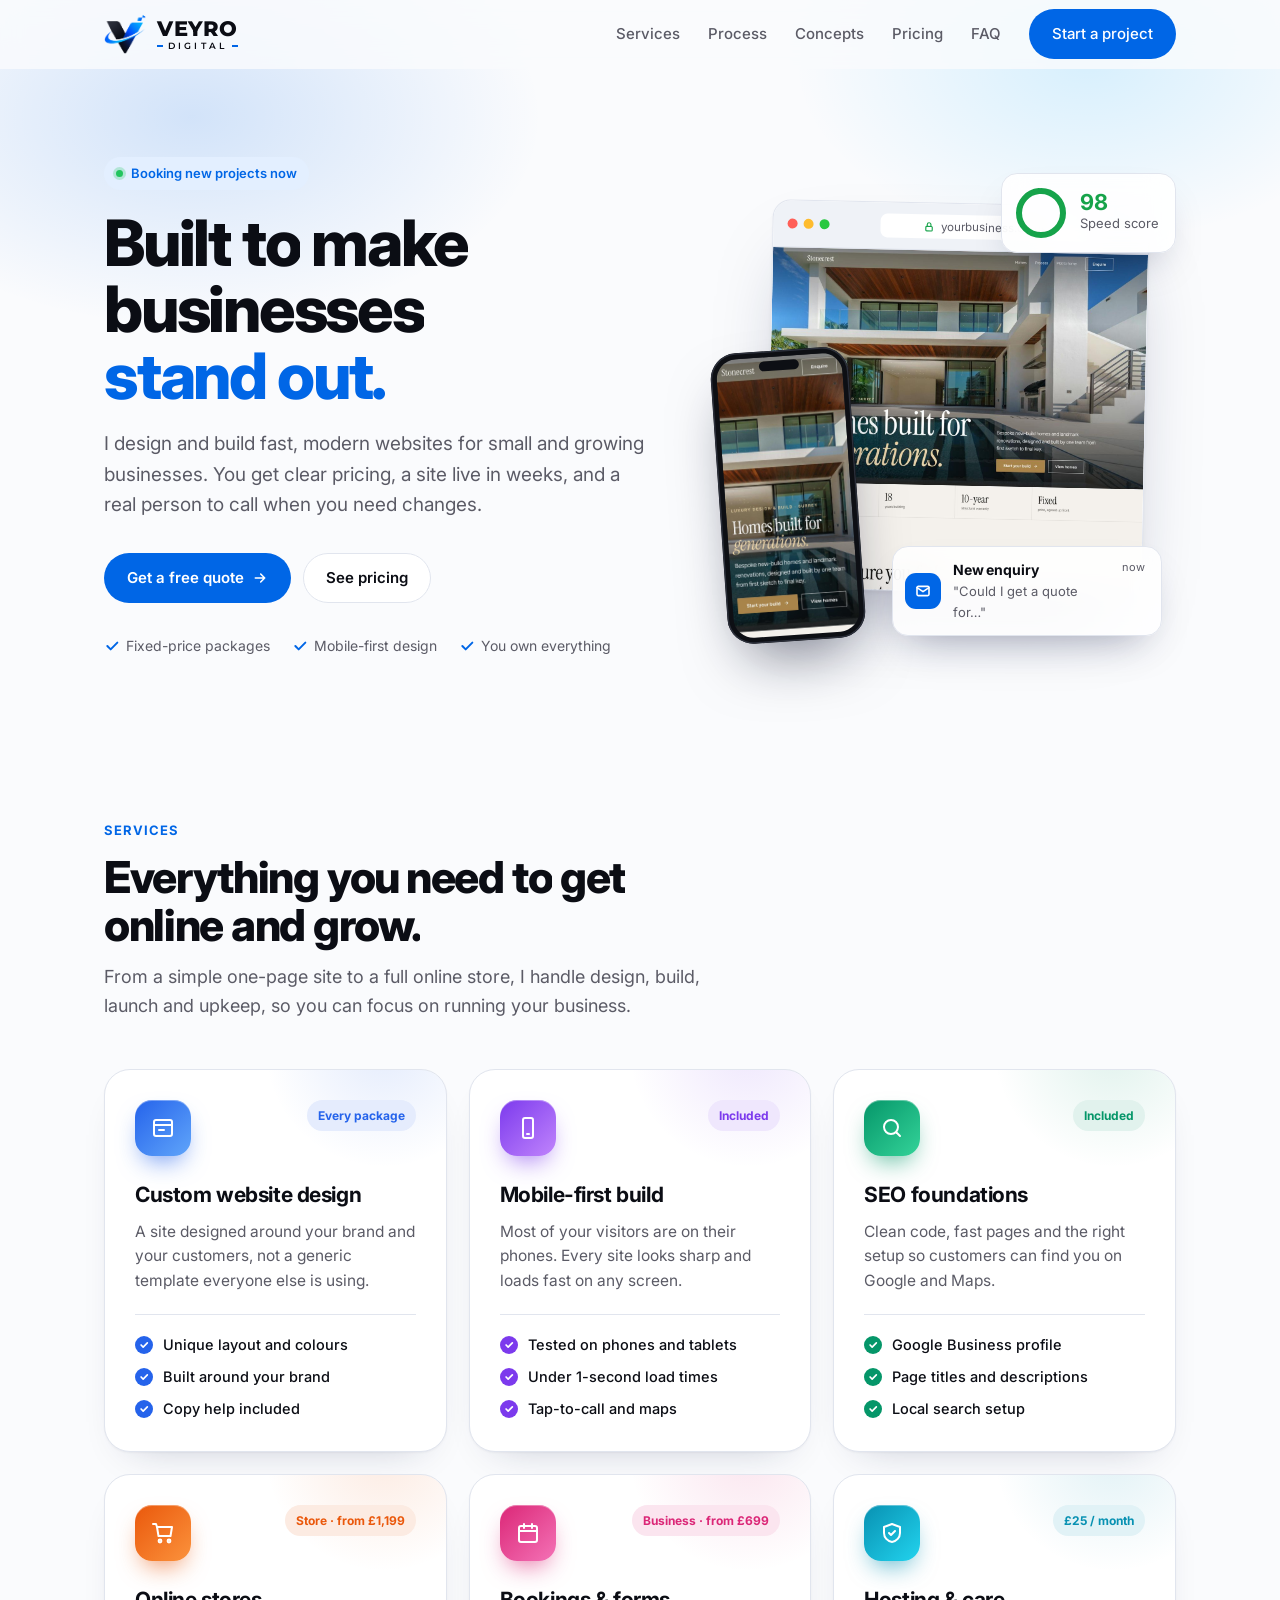
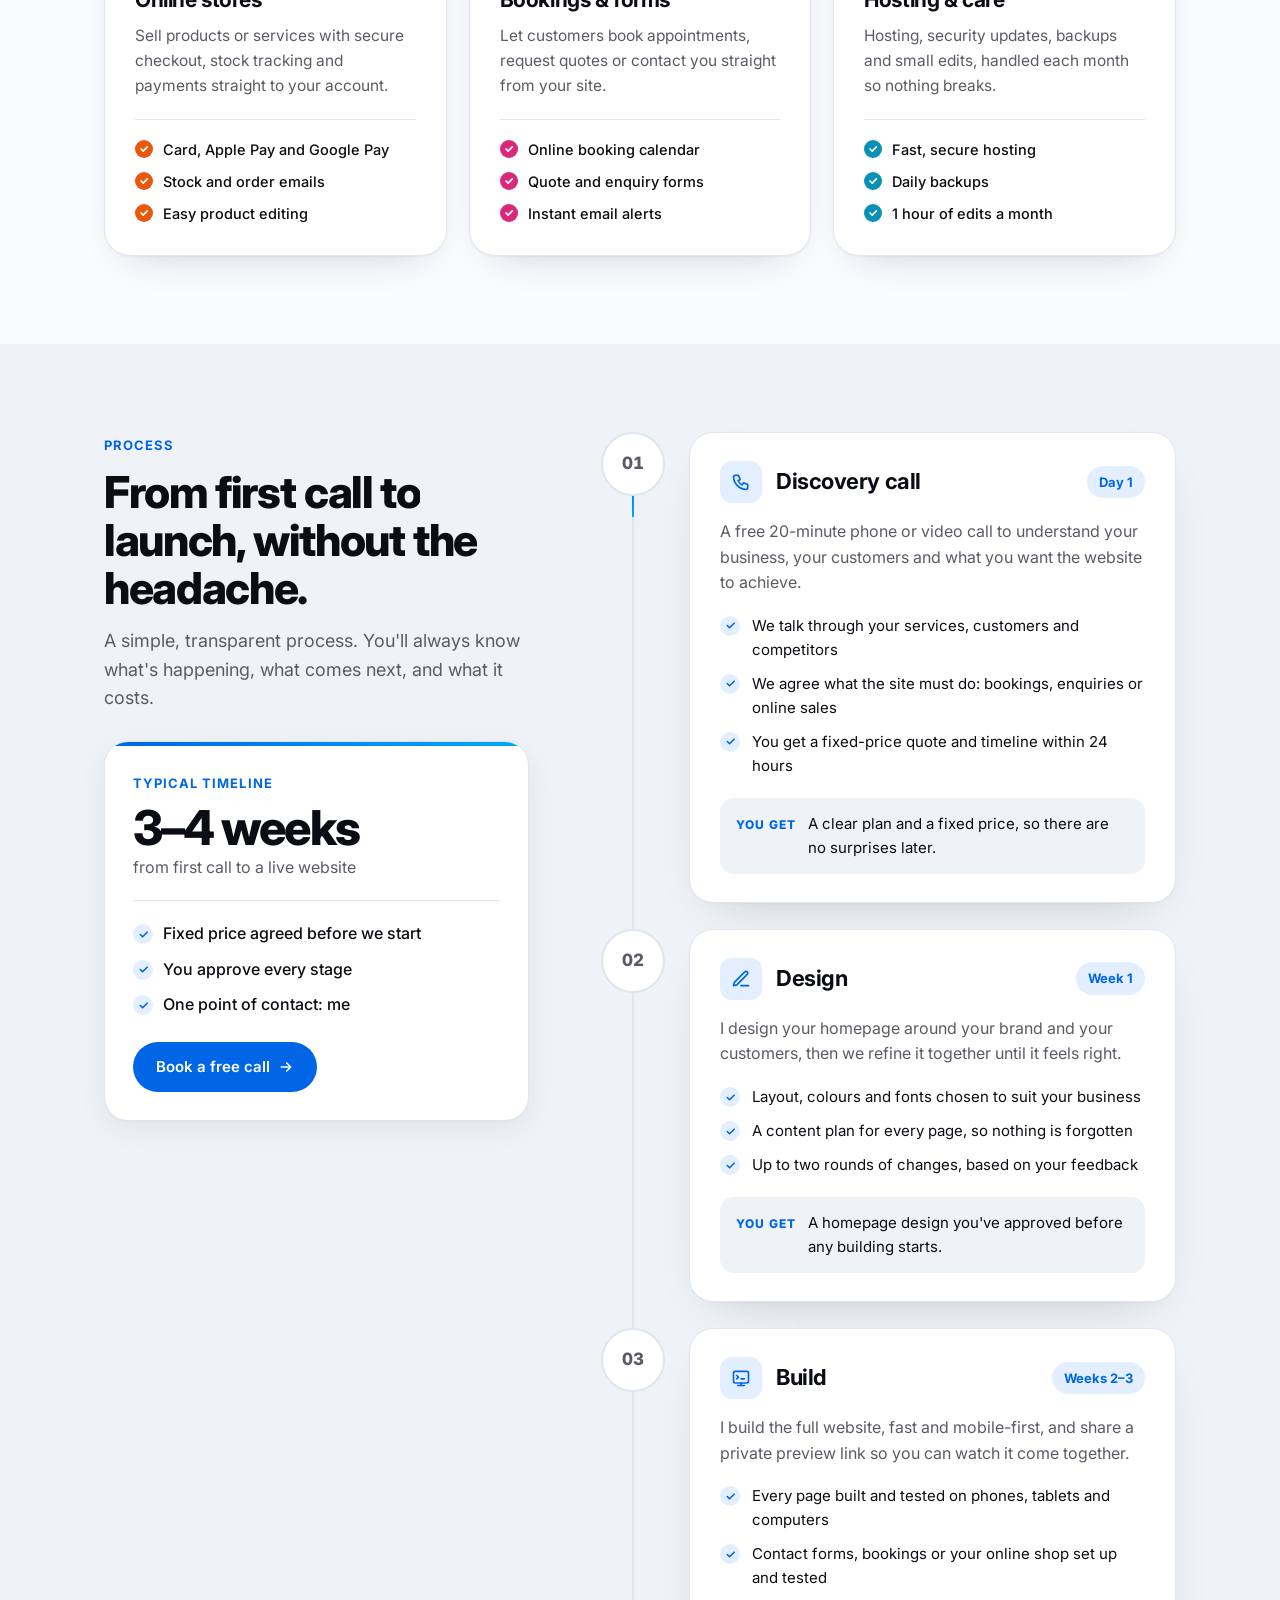
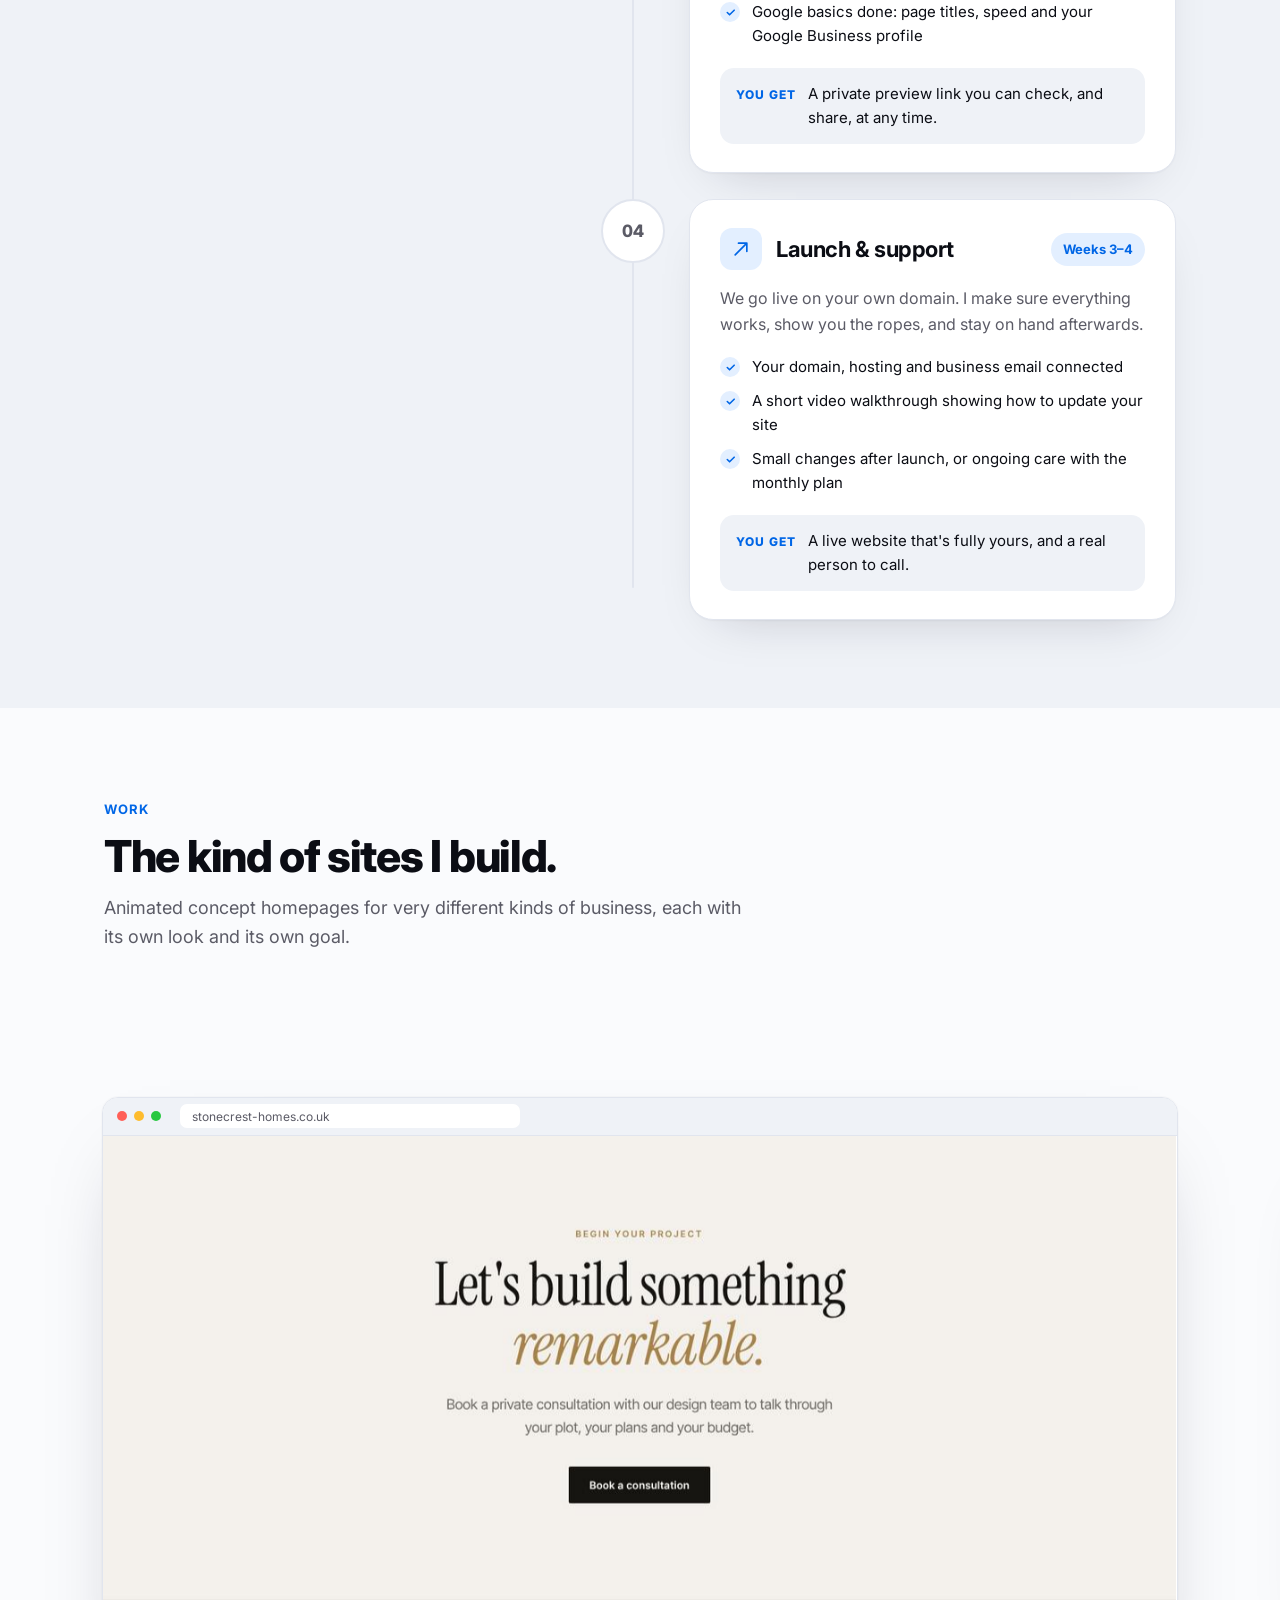
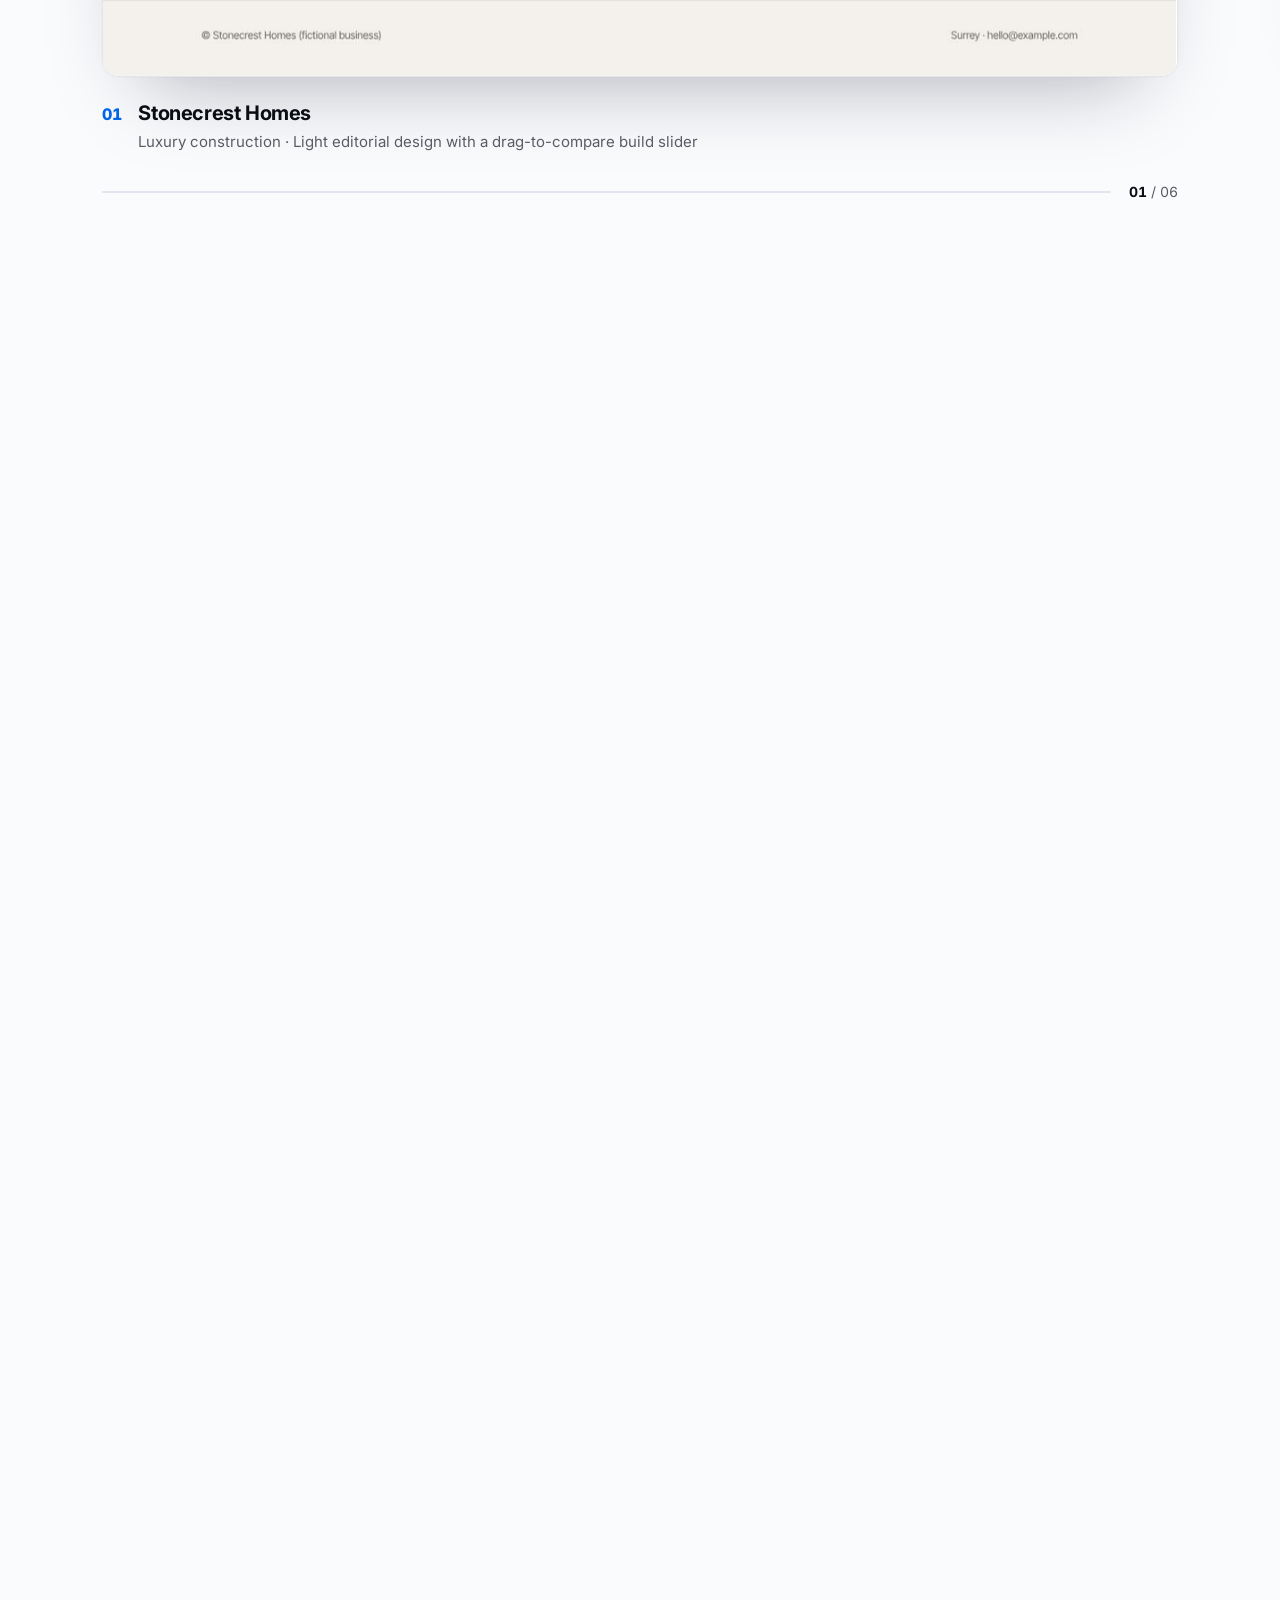
==== website/index.html @ 1df4a064 "Redesign Fade Room, Northline and Pulse; make price roll replay reliably Co-Authored-By: Claude Opus" ====
<!doctype html>
<html lang="en">
<head>
<meta charset="utf-8">
<meta name="viewport" content="width=device-width, initial-scale=1">
<title>Veyro Digital — Built to make businesses stand out</title>
<meta name="description" content="Built to make businesses stand out. Veyro Digital designs and builds fast, modern websites for small and growing businesses. Clear pricing, quick turnaround, ongoing support.">
<link rel="icon" type="image/png" href="assets/favicon.png">
<link rel="apple-touch-icon" href="assets/favicon.png">
<meta property="og:image" content="assets/logo.png">
<link rel="preconnect" href="https://fonts.googleapis.com">
<link rel="preconnect" href="https://fonts.gstatic.com" crossorigin>
<link href="https://fonts.googleapis.com/css2?family=Inter:wght@400;500;600;700;800&family=Montserrat:wght@600;800&display=swap" rel="stylesheet">
<link rel="stylesheet" href="vendor/lenis.css">
<link rel="stylesheet" href="assets/site.css">
<script>document.documentElement.classList.add("js")</script>
</head>
<body>

<header class="nav" id="nav">
  <div class="wrap nav-inner">
    <a class="logo" href="#top" aria-label="Veyro Digital home">
      <img class="logo-mark" src="assets/logo-mark.png" alt="" width="40" height="37">
      <span class="wordmark" aria-hidden="true"><b>VEYRO</b><small>DIGITAL</small></span>
    </a>
    <button class="menu-btn" id="menuBtn" aria-label="Open menu" aria-expanded="false" aria-controls="navLinks">
      <svg width="20" height="20" viewBox="0 0 24 24" fill="none" stroke="currentColor" stroke-width="2" stroke-linecap="round"><path d="M4 7h16M4 12h16M4 17h16"/></svg>
    </button>
    <nav class="nav-links" id="navLinks">
      <a href="#services">Services</a>
      <a href="#process">Process</a>
      <a href="concepts.html">Concepts</a>
      <a href="#pricing">Pricing</a>
      <a href="#faq">FAQ</a>
      <a class="btn btn-primary" href="#contact">Start a project</a>
    </nav>
  </div>
</header>

<main id="top">
  <!-- Hero -->
  <section class="hero">
    <div class="wrap hero-grid">
      <div>
        <span class="eyebrow"><span class="dot"></span> Booking new projects now</span>
        <h1>Built to make businesses <em>stand out.</em></h1>
        <p class="lede">I design and build fast, modern websites for small and growing businesses. You get clear pricing, a site live in weeks, and a real person to call when you need changes.</p>
        <div class="hero-ctas">
          <a class="btn btn-primary" href="#contact">Get a free quote
            <svg width="16" height="16" viewBox="0 0 24 24" fill="none" stroke="currentColor" stroke-width="2.4" stroke-linecap="round" stroke-linejoin="round"><path d="M5 12h14M13 6l6 6-6 6"/></svg>
          </a>
          <a class="btn btn-ghost" href="#pricing">See pricing</a>
        </div>
        <div class="hero-points">
          <span><svg class="check" width="16" height="16" viewBox="0 0 24 24" fill="none" stroke="currentColor" stroke-width="3" stroke-linecap="round" stroke-linejoin="round"><path d="m5 12 5 5L20 7"/></svg>Fixed-price packages</span>
          <span><svg class="check" width="16" height="16" viewBox="0 0 24 24" fill="none" stroke="currentColor" stroke-width="3" stroke-linecap="round" stroke-linejoin="round"><path d="m5 12 5 5L20 7"/></svg>Mobile-first design</span>
          <span><svg class="check" width="16" height="16" viewBox="0 0 24 24" fill="none" stroke="currentColor" stroke-width="3" stroke-linecap="round" stroke-linejoin="round"><path d="m5 12 5 5L20 7"/></svg>You own everything</span>
        </div>
      </div>

      <div class="hero-visual" aria-hidden="true">
        <div class="float">
          <div class="mock">
            <div class="mock-bar"><i></i><i></i><i></i><div class="mock-url"><svg width="11" height="11" viewBox="0 0 24 24" fill="none" stroke="currentColor" stroke-width="2.5" stroke-linecap="round"><rect x="5" y="11" width="14" height="10" rx="2"/><path d="M8 11V7a4 4 0 0 1 8 0v4"/></svg>yourbusiness.co.uk</div></div>
            <div class="mock-screen"><img src="assets/showcase/stonecrest.jpg" alt=""></div>
          </div>
        </div>
        <div class="phone"><div class="phone-notch"></div><div class="phone-screen"><img src="assets/showcase/stonecrest-m.jpg" alt=""></div></div>
        <div class="hv-card hv-speed">
          <svg class="ring" width="54" height="54" viewBox="0 0 54 54"><circle cx="27" cy="27" r="22" class="ring-bg"/><circle cx="27" cy="27" r="22" class="ring-fg"/></svg>
          <div><b>98</b><span>Speed score</span></div>
        </div>
        <div class="hv-card hv-lead">
          <span class="hv-dot"><svg width="16" height="16" viewBox="0 0 24 24" fill="none" stroke="currentColor" stroke-width="2.4" stroke-linecap="round" stroke-linejoin="round"><rect x="3" y="5" width="18" height="14" rx="2"/><path d="m3 7 9 6 9-6"/></svg></span>
          <div><b>New enquiry</b><span>"Could I get a quote for…"</span></div>
          <em>now</em>
        </div>
      </div>
    </div>
  </section>

  <!-- Services -->
  <section id="services">
    <div class="wrap">
      <div class="section-head reveal">
        <span class="kicker">Services</span>
        <h2>Everything you need to get online and grow.</h2>
        <p>From a simple one-page site to a full online store, I handle design, build, launch and upkeep, so you can focus on running your business.</p>
      </div>
      <div class="svc-grid">
        <article class="svc reveal" style="--c1:#2563eb;--c2:#60a5fa">
          <div class="svc-top">
            <span class="svc-icon"><svg width="24" height="24" viewBox="0 0 24 24" fill="none" stroke="currentColor" stroke-width="2" stroke-linecap="round" stroke-linejoin="round"><rect x="3" y="4" width="18" height="16" rx="2"/><path d="M3 9h18M8 14h5"/></svg></span>
            <span class="svc-tag">Every package</span>
          </div>
          <h3>Custom website design</h3>
          <p>A site designed around your brand and your customers, not a generic template everyone else is using.</p>
          <ul><li>Unique layout and colours</li><li>Built around your brand</li><li>Copy help included</li></ul>
        </article>
        <article class="svc reveal" style="--c1:#7c3aed;--c2:#c084fc">
          <div class="svc-top">
            <span class="svc-icon"><svg width="24" height="24" viewBox="0 0 24 24" fill="none" stroke="currentColor" stroke-width="2" stroke-linecap="round" stroke-linejoin="round"><rect x="7" y="2" width="10" height="20" rx="2"/><path d="M11 18h2"/></svg></span>
            <span class="svc-tag">Included</span>
          </div>
          <h3>Mobile-first build</h3>
          <p>Most of your visitors are on their phones. Every site looks sharp and loads fast on any screen.</p>
          <ul><li>Tested on phones and tablets</li><li>Under 1-second load times</li><li>Tap-to-call and maps</li></ul>
        </article>
        <article class="svc reveal" style="--c1:#059669;--c2:#34d399">
          <div class="svc-top">
            <span class="svc-icon"><svg width="24" height="24" viewBox="0 0 24 24" fill="none" stroke="currentColor" stroke-width="2" stroke-linecap="round" stroke-linejoin="round"><circle cx="11" cy="11" r="7"/><path d="m20 20-3.5-3.5"/></svg></span>
            <span class="svc-tag">Included</span>
          </div>
          <h3>SEO foundations</h3>
          <p>Clean code, fast pages and the right setup so customers can find you on Google and Maps.</p>
          <ul><li>Google Business profile</li><li>Page titles and descriptions</li><li>Local search setup</li></ul>
        </article>
        <article class="svc reveal" style="--c1:#ea580c;--c2:#fb923c">
          <div class="svc-top">
            <span class="svc-icon"><svg width="24" height="24" viewBox="0 0 24 24" fill="none" stroke="currentColor" stroke-width="2" stroke-linecap="round" stroke-linejoin="round"><path d="M6 6h15l-1.5 9h-12z"/><path d="M6 6 5 3H2"/><circle cx="9" cy="20" r="1.4"/><circle cx="18" cy="20" r="1.4"/></svg></span>
            <span class="svc-tag">Store · from £1,199</span>
          </div>
          <h3>Online stores</h3>
          <p>Sell products or services with secure checkout, stock tracking and payments straight to your account.</p>
          <ul><li>Card, Apple Pay and Google Pay</li><li>Stock and order emails</li><li>Easy product editing</li></ul>
        </article>
        <article class="svc reveal" style="--c1:#db2777;--c2:#f472b6">
          <div class="svc-top">
            <span class="svc-icon"><svg width="24" height="24" viewBox="0 0 24 24" fill="none" stroke="currentColor" stroke-width="2" stroke-linecap="round" stroke-linejoin="round"><rect x="3" y="5" width="18" height="16" rx="2"/><path d="M3 10h18M8 3v4M16 3v4"/></svg></span>
            <span class="svc-tag">Business · from £699</span>
          </div>
          <h3>Bookings &amp; forms</h3>
          <p>Let customers book appointments, request quotes or contact you straight from your site.</p>
          <ul><li>Online booking calendar</li><li>Quote and enquiry forms</li><li>Instant email alerts</li></ul>
        </article>
        <article class="svc reveal" style="--c1:#0891b2;--c2:#22d3ee">
          <div class="svc-top">
            <span class="svc-icon"><svg width="24" height="24" viewBox="0 0 24 24" fill="none" stroke="currentColor" stroke-width="2" stroke-linecap="round" stroke-linejoin="round"><path d="M12 3 4 6v6c0 4.5 3.4 8.3 8 9 4.6-.7 8-4.5 8-9V6z"/><path d="m9 12 2 2 4-4"/></svg></span>
            <span class="svc-tag">£25 / month</span>
          </div>
          <h3>Hosting &amp; care</h3>
          <p>Hosting, security updates, backups and small edits, handled each month so nothing breaks.</p>
          <ul><li>Fast, secure hosting</li><li>Daily backups</li><li>1 hour of edits a month</li></ul>
        </article>
      </div>
    </div>
  </section>

  <!-- Process -->
  <section id="process" class="alt">
    <div class="wrap process-grid">
      <div class="process-intro">
        <div class="section-head reveal" style="margin-bottom:28px">
          <span class="kicker">Process</span>
          <h2>From first call to launch, without the headache.</h2>
          <p>A simple, transparent process. You'll always know what's happening, what comes next, and what it costs.</p>
        </div>
        <div class="tl-summary reveal">
          <span class="tl-summary-label">Typical timeline</span>
          <b>3–4 weeks</b>
          <span class="tl-summary-sub">from first call to a live website</span>
          <ul>
            <li>Fixed price agreed before we start</li>
            <li>You approve every stage</li>
            <li>One point of contact: me</li>
          </ul>
          <a class="btn btn-primary" href="#contact">Book a free call <svg width="16" height="16" viewBox="0 0 24 24" fill="none" stroke="currentColor" stroke-width="2.4" stroke-linecap="round" stroke-linejoin="round"><path d="M5 12h14M13 6l6 6-6 6"/></svg></a>
        </div>
      </div>
      <div class="tl-wrap">
        <ol class="tl">
          <li class="tl-step">
            <div class="tl-node"><span>01</span></div>
            <article class="tl-card">
              <div class="tl-head">
                <span class="tl-icon"><svg width="20" height="20" viewBox="0 0 24 24" fill="none" stroke="currentColor" stroke-width="2" stroke-linecap="round" stroke-linejoin="round"><path d="M5 4h4l2 5-2.5 1.5a11 11 0 0 0 5 5L15 13l5 2v4a2 2 0 0 1-2 2A16 16 0 0 1 3 6a2 2 0 0 1 2-2"/></svg></span>
                <h3>Discovery call</h3>
                <span class="tl-time">Day 1</span>
              </div>
              <p>A free 20-minute phone or video call to understand your business, your customers and what you want the website to achieve.</p>
              <ul class="tl-list"><li>We talk through your services, customers and competitors</li><li>We agree what the site must do: bookings, enquiries or online sales</li><li>You get a fixed-price quote and timeline within 24 hours</li></ul>
              <div class="tl-get"><b>You get</b><span>A clear plan and a fixed price, so there are no surprises later.</span></div>
            </article>
          </li>
          <li class="tl-step">
            <div class="tl-node"><span>02</span></div>
            <article class="tl-card">
              <div class="tl-head">
                <span class="tl-icon"><svg width="20" height="20" viewBox="0 0 24 24" fill="none" stroke="currentColor" stroke-width="2" stroke-linecap="round" stroke-linejoin="round"><path d="M12 20h9"/><path d="M16.5 3.5a2.1 2.1 0 0 1 3 3L7 19l-4 1 1-4z"/></svg></span>
                <h3>Design</h3>
                <span class="tl-time">Week 1</span>
              </div>
              <p>I design your homepage around your brand and your customers, then we refine it together until it feels right.</p>
              <ul class="tl-list"><li>Layout, colours and fonts chosen to suit your business</li><li>A content plan for every page, so nothing is forgotten</li><li>Up to two rounds of changes, based on your feedback</li></ul>
              <div class="tl-get"><b>You get</b><span>A homepage design you've approved before any building starts.</span></div>
            </article>
          </li>
          <li class="tl-step">
            <div class="tl-node"><span>03</span></div>
            <article class="tl-card">
              <div class="tl-head">
                <span class="tl-icon"><svg width="20" height="20" viewBox="0 0 24 24" fill="none" stroke="currentColor" stroke-width="2" stroke-linecap="round" stroke-linejoin="round"><rect x="3" y="4" width="18" height="14" rx="2"/><path d="M8 21h8M12 18v3M7 9l2 2-2 2M12 13h4"/></svg></span>
                <h3>Build</h3>
                <span class="tl-time">Weeks 2–3</span>
              </div>
              <p>I build the full website, fast and mobile-first, and share a private preview link so you can watch it come together.</p>
              <ul class="tl-list"><li>Every page built and tested on phones, tablets and computers</li><li>Contact forms, bookings or your online shop set up and tested</li><li>Google basics done: page titles, speed and your Google Business profile</li></ul>
              <div class="tl-get"><b>You get</b><span>A private preview link you can check, and share, at any time.</span></div>
            </article>
          </li>
          <li class="tl-step">
            <div class="tl-node"><span>04</span></div>
            <article class="tl-card">
              <div class="tl-head">
                <span class="tl-icon"><svg width="20" height="20" viewBox="0 0 24 24" fill="none" stroke="currentColor" stroke-width="2" stroke-linecap="round" stroke-linejoin="round"><path d="M5 19 19 5M9 5h10v10"/></svg></span>
                <h3>Launch &amp; support</h3>
                <span class="tl-time">Weeks 3–4</span>
              </div>
              <p>We go live on your own domain. I make sure everything works, show you the ropes, and stay on hand afterwards.</p>
              <ul class="tl-list"><li>Your domain, hosting and business email connected</li><li>A short video walkthrough showing how to update your site</li><li>Small changes after launch, or ongoing care with the monthly plan</li></ul>
              <div class="tl-get"><b>You get</b><span>A live website that's fully yours, and a real person to call.</span></div>
            </article>
          </li>
        </ol>
        <div class="tl-line" aria-hidden="true"><span class="tl-fill"></span></div>
      </div>
    </div>
  </section>

  <!-- Work -->
  <section id="work">
    <div class="wrap">
      <div class="section-head reveal">
        <span class="kicker">Work</span>
        <h2>The kind of sites I build.</h2>
        <p>Animated concept homepages for very different kinds of business, each with its own look and its own goal.</p>
      </div>
    </div>
    <div class="showcase" aria-label="Concept homepage designs">
      <div class="sc-track">
        <figure class="sc-slide">
          <div class="sc-browser">
            <div class="sc-bar" aria-hidden="true"><i></i><i></i><i></i><span>stonecrest-homes.co.uk</span></div>
            <div class="sc-screen"><picture><source media="(max-width: 700px)" srcset="assets/showcase/stonecrest-m.jpg"><img src="assets/showcase/stonecrest.jpg" alt="Full homepage design for Stonecrest Homes, a fictional luxury construction business" draggable="false"></picture></div>
          </div>
          <figcaption><span class="sc-num">01</span><div><b>Stonecrest Homes</b><span>Luxury construction · Light editorial design with a drag-to-compare build slider</span></div></figcaption>
        </figure>
        <figure class="sc-slide">
          <div class="sc-browser">
            <div class="sc-bar" aria-hidden="true"><i></i><i></i><i></i><span>faderoom.co.uk</span></div>
            <div class="sc-screen"><picture><source media="(max-width: 700px)" srcset="assets/showcase/fade-room-m.jpg"><img src="assets/showcase/fade-room.jpg" alt="Full homepage design for Fade Room, a fictional barbershop business" draggable="false"></picture></div>
          </div>
          <figcaption><span class="sc-num">02</span><div><b>Fade Room</b><span>Barbershop · Warm ivory and espresso with a live booking picker</span></div></figcaption>
        </figure>
        <figure class="sc-slide">
          <div class="sc-browser">
            <div class="sc-bar" aria-hidden="true"><i></i><i></i><i></i><span>northline-heating.co.uk</span></div>
            <div class="sc-screen"><picture><source media="(max-width: 700px)" srcset="assets/showcase/northline-m.jpg"><img src="assets/showcase/northline.jpg" alt="Full homepage design for Northline, a fictional heating and bathrooms business" draggable="false"></picture></div>
          </div>
          <figcaption><span class="sc-num">03</span><div><b>Northline</b><span>Heating &amp; bathrooms · Airy, photo-led bento layout with an instant quote calculator</span></div></figcaption>
        </figure>
        <figure class="sc-slide">
          <div class="sc-browser">
            <div class="sc-bar" aria-hidden="true"><i></i><i></i><i></i><span>lumenclinic.co.uk</span></div>
            <div class="sc-screen"><picture><source media="(max-width: 700px)" srcset="assets/showcase/lumen-m.jpg"><img src="assets/showcase/lumen.jpg" alt="Full homepage design for Lumen Skin Clinic, a fictional skin clinic business" draggable="false"></picture></div>
          </div>
          <figcaption><span class="sc-num">04</span><div><b>Lumen Skin Clinic</b><span>Skin clinic · Soft blush and arches with a treatment finder</span></div></figcaption>
        </figure>
        <figure class="sc-slide">
          <div class="sc-browser">
            <div class="sc-bar" aria-hidden="true"><i></i><i></i><i></i><span>pulsefitness.co.uk</span></div>
            <div class="sc-screen"><picture><source media="(max-width: 700px)" srcset="assets/showcase/pulse-m.jpg"><img src="assets/showcase/pulse.jpg" alt="Full homepage design for Pulse Fitness, a fictional gym business" draggable="false"></picture></div>
          </div>
          <figcaption><span class="sc-num">05</span><div><b>Pulse Fitness</b><span>Gym · Full-bleed photography and electric violet with a class timetable</span></div></figcaption>
        </figure>
        <figure class="sc-slide">
          <div class="sc-browser">
            <div class="sc-bar" aria-hidden="true"><i></i><i></i><i></i><span>harbourandco.co.uk</span></div>
            <div class="sc-screen"><picture><source media="(max-width: 700px)" srcset="assets/showcase/harbour-m.jpg"><img src="assets/showcase/harbour.jpg" alt="Full homepage design for Harbour &amp; Co., a fictional estate agent business" draggable="false"></picture></div>
          </div>
          <figcaption><span class="sc-num">06</span><div><b>Harbour &amp; Co.</b><span>Estate agent · Cream and harbour green with a live mortgage calculator</span></div></figcaption>
        </figure>
      </div>
      <div class="sc-ui" aria-hidden="true"><div class="sc-progress"><span></span></div><div class="sc-count"><b>01</b> / 06</div></div>
    </div>
    <div class="wrap">
      <div class="work-more reveal"><p class="note">Concept designs for fictional businesses, made to show the kind of work I can do for you.</p><a class="btn btn-primary" href="#contact">Get a design like this →</a></div>
    </div>
  </section>

  <!-- Pricing -->
  <section id="pricing" class="alt">
    <div class="wrap">
      <div class="section-head reveal" style="text-align:center;margin-inline:auto">
        <span class="kicker">Pricing</span>
        <h2>Simple packages. No surprise invoices.</h2>
        <p style="margin-inline:auto">Every package is a fixed price agreed up front. These are introductory launch prices, available for a limited time. Need something different? I'll put together a custom quote.</p>
      </div>
      <div class="pp-grid">
        <article class="pp reveal">
          
          <div class="pp-head"><h3>Starter</h3><span class="pp-chip">Launch price</span></div>
          <p class="pp-for">For new businesses that need to get online.</p>
          <div class="pp-price"><span class="odo" data-odo>£299</span><small>one-time</small></div>
          <a class="btn btn-primary" href="#contact" data-plan="Starter">Choose Starter <svg width="16" height="16" viewBox="0 0 24 24" fill="none" stroke="currentColor" stroke-width="2.4" stroke-linecap="round" stroke-linejoin="round"><path d="M5 12h14M13 6l6 6-6 6"/></svg></a>
          <ul class="pp-list"><li><i><svg width="12" height="12" viewBox="0 0 24 24" fill="none" stroke="currentColor" stroke-width="3.5" stroke-linecap="round" stroke-linejoin="round"><path d="m5 12 5 5L20 7"/></svg></i>One-page website</li><li><i><svg width="12" height="12" viewBox="0 0 24 24" fill="none" stroke="currentColor" stroke-width="3.5" stroke-linecap="round" stroke-linejoin="round"><path d="m5 12 5 5L20 7"/></svg></i>Mobile-friendly design</li><li><i><svg width="12" height="12" viewBox="0 0 24 24" fill="none" stroke="currentColor" stroke-width="3.5" stroke-linecap="round" stroke-linejoin="round"><path d="m5 12 5 5L20 7"/></svg></i>Contact form</li><li><i><svg width="12" height="12" viewBox="0 0 24 24" fill="none" stroke="currentColor" stroke-width="3.5" stroke-linecap="round" stroke-linejoin="round"><path d="m5 12 5 5L20 7"/></svg></i>Basic SEO setup</li><li><i><svg width="12" height="12" viewBox="0 0 24 24" fill="none" stroke="currentColor" stroke-width="3.5" stroke-linecap="round" stroke-linejoin="round"><path d="m5 12 5 5L20 7"/></svg></i>Live in about 1–2 weeks</li></ul>
        </article>
        <article class="pp pp-hot reveal">
          <span class="pp-badge">★ Most popular</span>
          <div class="pp-head"><h3>Business</h3><span class="pp-chip">Launch price</span></div>
          <p class="pp-for">For established businesses ready to grow.</p>
          <div class="pp-price"><span class="odo" data-odo>£699</span><small>one-time</small></div>
          <a class="btn btn-light" href="#contact" data-plan="Business">Choose Business <svg width="16" height="16" viewBox="0 0 24 24" fill="none" stroke="currentColor" stroke-width="2.4" stroke-linecap="round" stroke-linejoin="round"><path d="M5 12h14M13 6l6 6-6 6"/></svg></a>
          <ul class="pp-list"><li><i><svg width="12" height="12" viewBox="0 0 24 24" fill="none" stroke="currentColor" stroke-width="3.5" stroke-linecap="round" stroke-linejoin="round"><path d="m5 12 5 5L20 7"/></svg></i>Up to 6 custom pages</li><li><i><svg width="12" height="12" viewBox="0 0 24 24" fill="none" stroke="currentColor" stroke-width="3.5" stroke-linecap="round" stroke-linejoin="round"><path d="m5 12 5 5L20 7"/></svg></i>Custom design for your brand</li><li><i><svg width="12" height="12" viewBox="0 0 24 24" fill="none" stroke="currentColor" stroke-width="3.5" stroke-linecap="round" stroke-linejoin="round"><path d="m5 12 5 5L20 7"/></svg></i>Bookings or quote forms</li><li><i><svg width="12" height="12" viewBox="0 0 24 24" fill="none" stroke="currentColor" stroke-width="3.5" stroke-linecap="round" stroke-linejoin="round"><path d="m5 12 5 5L20 7"/></svg></i>SEO &amp; Google Business setup</li><li><i><svg width="12" height="12" viewBox="0 0 24 24" fill="none" stroke="currentColor" stroke-width="3.5" stroke-linecap="round" stroke-linejoin="round"><path d="m5 12 5 5L20 7"/></svg></i>Edit your own content</li><li><i><svg width="12" height="12" viewBox="0 0 24 24" fill="none" stroke="currentColor" stroke-width="3.5" stroke-linecap="round" stroke-linejoin="round"><path d="m5 12 5 5L20 7"/></svg></i>30 days of free changes</li></ul>
        </article>
        <article class="pp reveal">
          
          <div class="pp-head"><h3>Store</h3><span class="pp-chip">Launch price</span></div>
          <p class="pp-for">For selling products or services online.</p>
          <div class="pp-price"><span class="odo" data-odo>£1,199</span><small>starting price</small></div>
          <a class="btn btn-primary" href="#contact" data-plan="Store">Choose Store <svg width="16" height="16" viewBox="0 0 24 24" fill="none" stroke="currentColor" stroke-width="2.4" stroke-linecap="round" stroke-linejoin="round"><path d="M5 12h14M13 6l6 6-6 6"/></svg></a>
          <ul class="pp-list"><li><i><svg width="12" height="12" viewBox="0 0 24 24" fill="none" stroke="currentColor" stroke-width="3.5" stroke-linecap="round" stroke-linejoin="round"><path d="m5 12 5 5L20 7"/></svg></i>Everything in Business</li><li><i><svg width="12" height="12" viewBox="0 0 24 24" fill="none" stroke="currentColor" stroke-width="3.5" stroke-linecap="round" stroke-linejoin="round"><path d="m5 12 5 5L20 7"/></svg></i>Full online store</li><li><i><svg width="12" height="12" viewBox="0 0 24 24" fill="none" stroke="currentColor" stroke-width="3.5" stroke-linecap="round" stroke-linejoin="round"><path d="m5 12 5 5L20 7"/></svg></i>Secure card payments</li><li><i><svg width="12" height="12" viewBox="0 0 24 24" fill="none" stroke="currentColor" stroke-width="3.5" stroke-linecap="round" stroke-linejoin="round"><path d="m5 12 5 5L20 7"/></svg></i>Product &amp; stock setup</li><li><i><svg width="12" height="12" viewBox="0 0 24 24" fill="none" stroke="currentColor" stroke-width="3.5" stroke-linecap="round" stroke-linejoin="round"><path d="m5 12 5 5L20 7"/></svg></i>Training for you and your team</li></ul>
        </article>
      </div>

      <div class="pp-care reveal">
        <div class="pp-care-icon"><svg width="24" height="24" viewBox="0 0 24 24" fill="none" stroke="currentColor" stroke-width="2" stroke-linecap="round" stroke-linejoin="round"><path d="M12 3 4 6v6c0 4.5 3.4 8.3 8 9 4.6-.7 8-4.5 8-9V6z"/><path d="m9 12 2 2 4-4"/></svg></div>
        <div class="pp-care-text"><h3>Care plan</h3><p>Hosting, security updates, daily backups and up to 1 hour of edits each month. Optional on any package, cancel any time.</p></div>
        <div class="pp-care-price"><span class="odo" data-odo>£25</span><small>/ month</small></div>
        <a class="btn btn-ghost" href="#contact" data-plan="Care plan">Add care</a>
      </div>

      <div class="pp-promise">
        <div class="reveal"><b><span data-countup="0" data-pre="£">£0</span></b><span>hidden fees, ever</span></div>
        <div class="reveal"><b><span data-countup="3">3</span>–<span data-countup="4">4</span> wks</b><span>from first call to launch</span></div>
        <div class="reveal"><b><span data-countup="30">30</span> days</b><span>of free changes on Business</span></div>
        <div class="reveal"><b><span data-countup="100" data-suf="%">100%</span></b><span>yours: domain, content and site</span></div>
      </div>
    </div>
  </section>

  <!-- FAQ -->
  <section id="faq">
    <div class="wrap">
      <div class="section-head reveal">
        <span class="kicker">FAQ</span>
        <h2>Questions, answered.</h2>
      </div>
      <div class="faq reveal">
        <details open>
          <summary>How long does a website take?</summary>
          <p>Most Starter sites go live in 1–2 weeks. Business sites usually take 3–4 weeks. Stores depend on how many products you have. You'll get a firm timeline before we start.</p>
        </details>
        <details>
          <summary>How does payment work?</summary>
          <p>50% up front to book your project, and 50% at launch. No hidden fees. The price we agree is the price you pay.</p>
        </details>
        <details>
          <summary>Do I own my website?</summary>
          <p>Yes. Your domain, your content and your site are yours. If you ever want to move on, I'll hand everything over.</p>
        </details>
        <details>
          <summary>Can I update the site myself?</summary>
          <p>Yes. On Business and Store packages you can edit text, images and products yourself, and I'll show you how. Or let me handle it with a care plan.</p>
        </details>
        <details>
          <summary>I already have a website. Can you redesign it?</summary>
          <p>Absolutely. I'll review your current site, keep what's working, and rebuild the rest so it's faster and easier for customers to use.</p>
        </details>
        <details>
          <summary>What do I need to get started?</summary>
          <p>Just a conversation. If you have a logo, photos or text, great. If not, I can help you put those together.</p>
        </details>
      </div>
    </div>
  </section>

  <!-- Contact -->
  <section id="contact" class="alt">
    <div class="wrap contact">
      <div class="contact-side reveal">
        <span class="kicker">Contact</span>
        <h2>Let's build your website.</h2>
        <p>Tell me a bit about your business and what you need. I'll reply within one business day with ideas and a quote.</p>
        <ul class="contact-list">
          <li>
            <span class="icon"><svg width="20" height="20" viewBox="0 0 24 24" fill="none" stroke="currentColor" stroke-width="2" stroke-linecap="round" stroke-linejoin="round"><rect x="3" y="5" width="18" height="14" rx="2"/><path d="m3 7 9 6 9-6"/></svg></span>
            <a href="mailto:veyrodigital08@gmail.com">veyrodigital08@gmail.com</a>
          </li>
          <li>
            <span class="icon"><svg width="20" height="20" viewBox="0 0 24 24" fill="none" stroke="currentColor" stroke-width="2" stroke-linecap="round" stroke-linejoin="round"><path d="M5 4h4l2 5-2.5 1.5a11 11 0 0 0 5 5L15 13l5 2v4a2 2 0 0 1-2 2A16 16 0 0 1 3 6a2 2 0 0 1 2-2"/></svg></span>
            <a href="tel:+447873811503">07873 811503</a>
          </li>
          <li>
            <span class="icon"><svg width="20" height="20" viewBox="0 0 24 24" fill="none" stroke="currentColor" stroke-width="2" stroke-linecap="round" stroke-linejoin="round"><circle cx="12" cy="12" r="9"/><path d="M12 7v5l3 2"/></svg></span>
            <span>Replies within 1 business day</span>
          </li>
        </ul>
      </div>
      <form id="contactForm" class="reveal" novalidate>
        <div class="row">
          <label>Your name<input name="name" autocomplete="name" required></label>
          <label>Email<input name="email" type="email" autocomplete="email" required></label>
        </div>
        <div class="row">
          <label>Business name<input name="business" autocomplete="organization"></label>
          <label>Package
            <select name="plan" id="planSelect">
              <option>Not sure yet</option>
              <option>Starter</option>
              <option>Business</option>
              <option>Store</option>
              <option>Care plan</option>
              <option>Custom project</option>
            </select>
          </label>
        </div>
        <label>Tell me about your project<textarea name="message" required placeholder="What does your business do, and what should the website help with?"></textarea></label>
        <button class="btn btn-primary" type="submit">Send message</button>
        <p class="form-msg" id="formMsg" role="status">This opens your email app with your message filled in.</p>
      </form>
    </div>
  </section>

  <section>
    <div class="wrap">
      <div class="band reveal">
        <div>
          <h2>Ready to look great online?</h2>
          <p>Book a free 20-minute call. No pressure, just a plan.</p>
        </div>
        <a class="btn" href="#contact">Get started</a>
      </div>
    </div>
  </section>
</main>

<footer>
  <div class="wrap foot">
    <span>© <span id="year"></span> Veyro Digital. Built to make businesses stand out.</span>
    <nav>
      <a href="mailto:veyrodigital08@gmail.com">veyrodigital08@gmail.com</a>
      <a href="tel:+447873811503">07873 811503</a>
      <a href="#services">Services</a>
      <a href="concepts.html">Concepts</a>
      <a href="#pricing">Pricing</a>
      <a href="#faq">FAQ</a>
      <a href="#contact">Contact</a>
    </nav>
  </div>
</footer>

<script src="vendor/gsap.min.js"></script>
<script src="vendor/ScrollTrigger.min.js"></script>
<script src="vendor/lenis.min.js"></script>
<script src="assets/site.js"></script>
<script>
  // ---- Settings: change these to your own details ----
  const CONTACT_EMAIL = "veyrodigital08@gmail.com";

  // Pricing buttons preselect the package in the form
  const planSelect = document.getElementById("planSelect");
  document.querySelectorAll("[data-plan]").forEach(btn =>
    btn.addEventListener("click", () => { planSelect.value = btn.dataset.plan; })
  );

  // Contact form → opens the visitor's email app
  const form = document.getElementById("contactForm");
  const msg = document.getElementById("formMsg");
  form.addEventListener("submit", e => {
    e.preventDefault();
    if (!form.checkValidity()) { msg.textContent = "Please fill in your name, a valid email, and a short message."; window.VeyroFX && VeyroFX.shake(form); form.reportValidity(); return; }
    const d = new FormData(form);
    const subject = `Website enquiry from ${d.get("name")}${d.get("business") ? " (" + d.get("business") + ")" : ""}`;
    const body = `Name: ${d.get("name")}\nEmail: ${d.get("email")}\nBusiness: ${d.get("business") || "-"}\nPackage: ${d.get("plan")}\n\n${d.get("message")}`;
    window.VeyroFX && VeyroFX.pop(form.querySelector("button[type=submit]"));
    window.location.href = `mailto:${CONTACT_EMAIL}?subject=${encodeURIComponent(subject)}&body=${encodeURIComponent(body)}`;
    msg.textContent = "Thanks! Your email app should open now. If it doesn't, email " + CONTACT_EMAIL + " directly.";
  });

  // Coming from a concept's "I want something like this" button: pre-fill the form
  const concept = new URLSearchParams(location.search).get("concept");
  if (concept) {
    const clean = concept.replace(/[^\w &'.-]/g, "").slice(0, 60);
    form.elements.message.value = `I like the ${clean} concept and would like something similar for my business.\n\n`;
  }
</script>
</body>
</html>
---- website/vendor/lenis.css ----
html.lenis,
html.lenis body {
  height: auto;
}

.lenis.lenis-smooth {
  scroll-behavior: auto !important;
}

.lenis.lenis-smooth [data-lenis-prevent] {
  overscroll-behavior: contain;
}

.lenis.lenis-stopped {
  overflow: hidden;
}

.lenis.lenis-smooth iframe {
  pointer-events: none;
}
---- website/assets/site.css ----
:root {
    --bg: #fafbfd;
    --surface: #ffffff;
    --surface-2: #eff2f7;
    --text: #0b0d14;
    --muted: #5b5b66;
    --line: #e1e5ee;
    --accent: #0066e6;
    --accent-ink: #ffffff;
    --accent-soft: #e3efff;
    --warm: #00a8ff;
    --radius: 18px;
    --shadow: 0 1px 2px rgba(20,20,40,.04), 0 8px 30px rgba(20,20,40,.06);
  }
  @media (prefers-color-scheme: dark) {
    :root:not([data-theme="light"]) {
      --bg: #0b0d14; --surface: #17181e; --surface-2: #1e2028; --text: #f1f1f4;
      --muted: #a2a3b0; --line: #2a2c36; --accent: #3b9bff; --accent-ink: #0b0d14;
      --accent-soft: #14284a; --warm: #38c4ff; --shadow: 0 8px 30px rgba(0,0,0,.35);
    }
  }
  :root[data-theme="dark"] {
    --bg: #0b0d14; --surface: #17181e; --surface-2: #1e2028; --text: #f1f1f4;
    --muted: #a2a3b0; --line: #2a2c36; --accent: #3b9bff; --accent-ink: #0b0d14;
    --accent-soft: #14284a; --warm: #38c4ff; --shadow: 0 8px 30px rgba(0,0,0,.35);
  }

  *, *::before, *::after { box-sizing: border-box; }
  html { scroll-behavior: smooth; }
  body {
    margin: 0; background: var(--bg); color: var(--text);
    font: 16px/1.6 Inter, system-ui, -apple-system, "Segoe UI", sans-serif;
    -webkit-font-smoothing: antialiased; overflow-x: hidden;
  }
  a { color: inherit; }
  img, svg { display: block; max-width: 100%; }
  .wrap { width: 100%; max-width: 1120px; margin: 0 auto; padding: 0 24px; }
  @media (max-width: 600px) { .wrap { padding: 0 16px; } }

  /* Nav */
  header.nav {
    position: sticky; top: 0; z-index: 50;
    background: color-mix(in srgb, var(--bg) 85%, transparent);
    backdrop-filter: saturate(1.4) blur(12px);
    border-bottom: 1px solid transparent; transition: border-color .2s;
  }
  header.nav.scrolled { border-bottom-color: var(--line); }
  .nav-inner { display: flex; align-items: center; justify-content: space-between; height: 68px; gap: 16px; }
  .logo { display: flex; align-items: center; gap: 10px; font-weight: 800; letter-spacing: -.02em; text-decoration: none; font-size: 18px; }
  .logo-mark { height: 40px; width: auto; border-radius: 8px; }
  .wordmark { display: flex; flex-direction: column; line-height: 1; font-family: Montserrat, Inter, sans-serif; }
  .wordmark b { font-weight: 800; font-size: 21px; letter-spacing: .01em; }
  .wordmark small { display: flex; align-items: center; gap: 5px; font-weight: 600; font-size: 8.5px; letter-spacing: .38em; margin-top: 3px; color: var(--text); }
  .wordmark small::before, .wordmark small::after { content: ""; flex: 1; height: 1.5px; background: var(--accent); }
  @media (prefers-color-scheme: dark) { :root:not([data-theme="light"]) .logo-mark { background: #fff; padding: 3px 4px; } }
  :root[data-theme="dark"] .logo-mark { background: #fff; padding: 3px 4px; }
  .nav-links { display: flex; gap: 28px; align-items: center; }
  .nav-links a { text-decoration: none; color: var(--muted); font-weight: 500; font-size: 15px; }
  .nav-links a:hover { color: var(--text); }
  .menu-btn { display: none; background: none; border: 1px solid var(--line); border-radius: 10px; width: 42px; height: 42px; color: var(--text); cursor: pointer; }
  @media (max-width: 820px) {
    .menu-btn { display: grid; place-items: center; }
    .nav-links {
      position: absolute; top: 68px; left: 0; right: 0; flex-direction: column; align-items: stretch; gap: 0;
      background: var(--bg); border-bottom: 1px solid var(--line); padding: 8px 16px 16px;
      display: none;
    }
    .nav-links.open { display: flex; }
    .nav-links a { padding: 12px 4px; font-size: 16px; }
    .nav-links .btn { margin-top: 8px; text-align: center; }
  }

  /* Buttons */
  .btn {
    display: inline-flex; align-items: center; justify-content: center; gap: 8px;
    padding: 12px 22px; border-radius: 999px; font-weight: 600; font-size: 15px;
    text-decoration: none; border: 1px solid transparent; cursor: pointer;
    transition: box-shadow .3s ease, background .3s ease, border-color .3s ease, color .3s ease;
    font-family: inherit; position: relative; overflow: hidden; isolation: isolate;
    -webkit-tap-highlight-color: transparent; will-change: transform;
  }
  .btn > * { pointer-events: none; }
  .btn svg { transition: transform .35s cubic-bezier(.2,.8,.2,1); }
  .btn:hover svg { transform: translateX(3px); }
  .btn-primary { background: var(--accent); color: var(--accent-ink) !important; }
  .btn-primary:hover { box-shadow: 0 10px 30px color-mix(in srgb, var(--accent) 38%, transparent); }
  .ripple { position: absolute; border-radius: 50%; pointer-events: none; z-index: -1; transform: scale(0);
    background: currentColor; opacity: .22; animation: ripple .7s cubic-bezier(.2,.8,.2,1) forwards; }
  .btn-primary .ripple { background: #fff; opacity: .35; }
  @keyframes ripple { to { transform: scale(1); opacity: 0; } }
  .btn-ghost { border-color: var(--line); background: var(--surface); color: var(--text); }
  .btn-ghost:hover { border-color: var(--muted); }

  /* Hero */
  .hero { padding: 88px 0 72px; position: relative; }
  .hero::before {
    content: ""; position: absolute; inset: -120px 0 auto 0; height: 560px; z-index: -1;
    background:
      radial-gradient(500px 300px at 15% 30%, color-mix(in srgb, var(--accent) 16%, transparent), transparent 70%),
      radial-gradient(420px 260px at 85% 20%, color-mix(in srgb, var(--warm) 14%, transparent), transparent 70%);
  }
  .hero-grid { display: grid; grid-template-columns: 1.1fr .9fr; gap: 56px; align-items: center; }
  .eyebrow { display: inline-flex; align-items: center; gap: 8px; font-size: 13px; font-weight: 600; color: var(--accent); background: var(--accent-soft); padding: 6px 12px; border-radius: 999px; }
  .dot { width: 7px; height: 7px; border-radius: 50%; background: #22c55e; box-shadow: 0 0 0 3px color-mix(in srgb, #22c55e 25%, transparent); }
  h1 { font-size: clamp(38px, 5.6vw, 64px); line-height: 1.04; letter-spacing: -.035em; margin: 20px 0 20px; font-weight: 800; }
  h1 em { font-style: normal; color: var(--accent); white-space: nowrap; }
  .lede { font-size: clamp(17px, 2vw, 19px); color: var(--muted); max-width: 540px; margin: 0 0 32px; }
  .hero-ctas { display: flex; gap: 12px; flex-wrap: wrap; }
  .hero-points { display: flex; gap: 22px; flex-wrap: wrap; margin-top: 32px; color: var(--muted); font-size: 14px; }
  .hero-points span { display: inline-flex; align-items: center; gap: 6px; }
  .check { color: var(--accent); flex: none; }

  /* Browser mockup */
  /* Hero showcase: browser + phone with real designs, floating cards */
  .hero-visual { position: relative; padding: 30px 30px 50px 50px; }
  .mock { background: var(--surface); border: 1px solid var(--line); border-radius: 18px; overflow: hidden; transform: rotate(1.2deg);
    box-shadow: 0 2px 4px rgba(20,20,40,.04), 0 40px 80px -30px rgba(20,30,70,.35); }
  .mock-bar { display: flex; gap: 6px; padding: 11px 14px; border-bottom: 1px solid var(--line); align-items: center; background: var(--surface-2); }
  .mock-bar i { width: 10px; height: 10px; border-radius: 50%; }
  .mock-bar i:nth-child(1) { background: #ff5f57; } .mock-bar i:nth-child(2) { background: #febc2e; } .mock-bar i:nth-child(3) { background: #28c840; }
  .mock-url { margin: 0 auto; width: 60%; height: 24px; border-radius: 7px; background: var(--surface); font-size: 11.5px; color: var(--muted); display: flex; align-items: center; justify-content: center; gap: 6px; }
  .mock-url svg { color: #16a34a; }
  .mock-screen { height: 340px; overflow: hidden; background: #f4f1ec; }
  .mock-screen img, .phone-screen img { width: 100%; height: auto; max-width: none; display: block; animation: shot 26s cubic-bezier(.45,0,.55,1) infinite alternate; }
  .mock-screen img { --view: 340px; }
  @keyframes shot { 0%, 8% { transform: translateY(0); } 92%, 100% { transform: translateY(calc(-100% + var(--view))); } }
  .phone { position: absolute; left: 0; bottom: 0; width: 138px; aspect-ratio: 9 / 19; background: #0d0f14; border-radius: 26px; padding: 6px;
    box-shadow: 0 30px 60px -20px rgba(10,15,40,.55), inset 0 0 0 1.5px #2b2f3a; z-index: 2; transform: rotate(-4deg); }
  .phone-notch { position: absolute; top: 10px; left: 50%; transform: translateX(-50%); width: 40px; height: 10px; border-radius: 6px; background: #0d0f14; z-index: 1; }
  .phone-screen { height: 100%; border-radius: 20px; overflow: hidden; background: #f4f1ec; }
  .phone-screen img { --view: 279px; animation-duration: 30s; animation-delay: -6s; }
  .hv-card { position: absolute; z-index: 3; display: flex; align-items: center; gap: 12px; padding: 12px 16px 12px 12px; border-radius: 16px;
    background: color-mix(in srgb, var(--surface) 88%, transparent); backdrop-filter: blur(14px); border: 1px solid var(--line);
    box-shadow: 0 20px 40px -18px rgba(20,30,70,.35); font-size: 13px; }
  .hv-card b { display: block; font-size: 14px; letter-spacing: -.01em; }
  .hv-card span { color: var(--muted); }
  .hv-speed { top: 0; right: 0; animation: bob 6s ease-in-out infinite; }
  .hv-speed b { font-size: 22px; line-height: 1; color: #16a34a; }
  .ring { transform: rotate(-90deg); flex: none; }
  .ring circle { fill: none; stroke-width: 6; }
  .ring-bg { stroke: var(--surface-2); }
  .ring-fg { stroke: #16a34a; stroke-linecap: round; stroke-dasharray: 138.2; stroke-dashoffset: 2.8; }
  .hv-lead { right: 14px; bottom: 6px; animation: bob 7s ease-in-out -2s infinite; max-width: 270px; }
  .hv-lead em { font-style: normal; font-size: 11px; color: var(--muted); align-self: flex-start; }
  .hv-card .hv-dot { width: 36px; height: 36px; border-radius: 11px; display: grid; place-items: center; background: var(--accent); color: #fff; flex: none; }
  @keyframes bob { 50% { transform: translateY(-8px); } }
  @media (max-width: 560px) {
    .hero-visual { padding: 20px 0 40px 26px; }
    .mock-screen { height: 230px; } .mock-screen img { --view: 230px; }
    .phone { width: 96px; border-radius: 20px; padding: 4px; } .phone-screen { border-radius: 16px; } .phone-screen img { --view: 194px; }
    .hv-speed { right: -4px; top: 0; padding: 8px 12px 8px 8px; } .ring { width: 40px; height: 40px; } .hv-speed b { font-size: 18px; }
    .hv-lead { right: 0; bottom: 0; max-width: 220px; padding: 10px 12px 10px 10px; }
    .hv-lead span { font-size: 12px; }
  }
  @media (max-width: 900px) {
    .hero { padding: 56px 0 48px; }
    .hero-grid { grid-template-columns: 1fr; gap: 40px; }
    .mock { transform: none; }
    .phone { transform: none; }
  }

  /* Sections */
  section { padding: 88px 0; }
  @media (max-width: 600px) { section { padding: 64px 0; } }
  .section-head { max-width: 640px; margin-bottom: 48px; }
  .kicker { font-size: 13px; font-weight: 700; letter-spacing: .08em; text-transform: uppercase; color: var(--accent); }
  h2 { font-size: clamp(30px, 4vw, 44px); line-height: 1.1; letter-spacing: -.03em; margin: 10px 0 14px; font-weight: 800; }
  .section-head p { color: var(--muted); font-size: 18px; margin: 0; }
  .alt { background: var(--surface-2); }

  .grid-3 { display: grid; grid-template-columns: repeat(3, 1fr); gap: 20px; }
  @media (max-width: 900px) { .grid-3 { grid-template-columns: 1fr 1fr; } }
  @media (max-width: 620px) { .grid-3 { grid-template-columns: 1fr; } }
  .card { background: var(--surface); border: 1px solid var(--line); border-radius: var(--radius); padding: 28px; }
  .card h3 { margin: 16px 0 8px; font-size: 19px; letter-spacing: -.01em; }
  .card p { margin: 0; color: var(--muted); font-size: 15.5px; }
  .icon { width: 44px; height: 44px; border-radius: 12px; display: grid; place-items: center; background: var(--accent-soft); color: var(--accent); }

  /* Process */
  .steps { display: grid; grid-template-columns: repeat(4, 1fr); gap: 20px; counter-reset: step; }
  @media (max-width: 900px) { .steps { grid-template-columns: 1fr 1fr; } }
  @media (max-width: 560px) { .steps { grid-template-columns: 1fr; } }
  .step { position: relative; padding: 24px; border-radius: var(--radius); background: var(--surface); border: 1px solid var(--line); }
  .step::before { counter-increment: step; content: "0" counter(step); font-weight: 800; font-size: 14px; color: var(--accent); }
  .step h3 { margin: 10px 0 6px; font-size: 18px; }
  .step p { margin: 0; color: var(--muted); font-size: 15px; }
  .step .time { display: inline-block; margin-top: 14px; font-size: 12.5px; font-weight: 600; color: var(--muted); background: var(--surface-2); padding: 4px 10px; border-radius: 999px; }

  /* Work */
  .work { display: grid; grid-template-columns: repeat(3, 1fr); gap: 20px; }
  @media (max-width: 900px) { .work { grid-template-columns: 1fr 1fr; } }
  @media (max-width: 620px) { .work { grid-template-columns: 1fr; } }
  .project { border-radius: var(--radius); overflow: hidden; background: var(--surface); border: 1px solid var(--line); transition: transform .2s, box-shadow .2s; display: block; text-decoration: none; color: inherit; }
  .project:hover { box-shadow: var(--shadow); }
  .shot { aspect-ratio: 4 / 3; overflow: hidden; border-bottom: 1px solid var(--line); background: var(--surface-2); }
  .shot img { width: 100%; height: 100%; object-fit: cover; object-position: top; transition: transform .4s ease; }
  .project:hover .shot img { transform: scale(1.03); }
  .project-info h3 { display: flex; justify-content: space-between; align-items: baseline; gap: 10px; flex-wrap: wrap; }
  .view { font-size: 13px; font-weight: 600; color: var(--accent); }
  .project:hover { transform: translateY(-3px); }
  .project-info { padding: 18px 20px 20px; }
  .project-info h3 { margin: 0 0 4px; font-size: 17px; }
  .project-info p { margin: 0; color: var(--muted); font-size: 14.5px; }
  .tags { display: flex; gap: 6px; flex-wrap: wrap; margin-top: 12px; }
  .tags span { font-size: 12px; font-weight: 500; padding: 3px 10px; border-radius: 999px; background: var(--surface-2); color: var(--muted); }
  .note { margin-top: 20px; font-size: 14px; color: var(--muted); }

  /* Pricing */
  .pricing { display: grid; grid-template-columns: repeat(3, 1fr); gap: 20px; align-items: stretch; }
  @media (max-width: 900px) { .pricing { grid-template-columns: 1fr; max-width: 520px; } }
  .plan { display: flex; flex-direction: column; background: var(--surface); border: 1px solid var(--line); border-radius: var(--radius); padding: 30px; position: relative; }
  .plan.featured { border: 2px solid var(--accent); box-shadow: var(--shadow); }
  .badge { position: absolute; top: -12px; left: 30px; background: var(--accent); color: var(--accent-ink); font-size: 12px; font-weight: 700; padding: 4px 12px; border-radius: 999px; }
  .plan h3 { margin: 0; font-size: 18px; }
  .plan .for { color: var(--muted); font-size: 14.5px; margin: 4px 0 20px; }
  .price { font-size: 42px; font-weight: 800; letter-spacing: -.03em; line-height: 1; }
  .price small { font-size: 15px; font-weight: 500; color: var(--muted); letter-spacing: 0; }
  .plan ul { list-style: none; padding: 0; margin: 24px 0 28px; display: grid; gap: 10px; font-size: 15px; }
  .plan li { display: flex; gap: 10px; align-items: flex-start; }
  .plan li svg { margin-top: 4px; }
  .plan .btn { margin-top: auto; }
  .care { margin-top: 24px; padding: 22px 26px; border-radius: var(--radius); border: 1px dashed var(--line); display: flex; justify-content: space-between; align-items: center; gap: 16px; flex-wrap: wrap; background: var(--surface); }
  .care p { margin: 0; color: var(--muted); }
  .care strong { color: var(--text); }

  /* FAQ */
  .faq { max-width: 780px; }
  details { border-bottom: 1px solid var(--line); padding: 20px 0; }
  summary { cursor: pointer; font-weight: 600; font-size: 17px; list-style: none; display: flex; justify-content: space-between; gap: 16px; }
  summary::-webkit-details-marker { display: none; }
  summary::after { content: "+"; font-size: 22px; line-height: 1; color: var(--accent); transition: transform .2s; }
  details[open] summary::after { transform: rotate(45deg); }
  details p { color: var(--muted); margin: 12px 0 0; }

  /* Contact */
  .contact { display: grid; grid-template-columns: .9fr 1.1fr; gap: 48px; align-items: start; }
  @media (max-width: 900px) { .contact { grid-template-columns: 1fr; } }
  .contact-side p { color: var(--muted); font-size: 18px; }
  .contact-list { list-style: none; padding: 0; margin: 28px 0 0; display: grid; gap: 14px; }
  .contact-list li { display: flex; gap: 12px; align-items: center; }
  .contact-list a { text-decoration: none; font-weight: 600; }
  form { background: var(--surface); border: 1px solid var(--line); border-radius: var(--radius); padding: 28px; display: grid; gap: 16px; box-shadow: var(--shadow); }
  .row { display: grid; grid-template-columns: 1fr 1fr; gap: 16px; }
  @media (max-width: 560px) { .row { grid-template-columns: 1fr; } form { padding: 20px; } }
  label { font-size: 14px; font-weight: 600; display: grid; gap: 6px; }
  input, select, textarea {
    font: inherit; font-size: 15px; color: var(--text); background: var(--bg);
    border: 1px solid var(--line); border-radius: 12px; padding: 12px 14px; width: 100%;
  }
  input:focus, select:focus, textarea:focus { outline: 2px solid var(--accent); outline-offset: 1px; border-color: transparent; }
  textarea { min-height: 120px; resize: vertical; }
  .form-msg { font-size: 14px; color: var(--muted); margin: 0; }

  /* CTA band + footer */
  .band { margin: 0 auto; border-radius: 28px; padding: 56px 48px; background: var(--accent); color: var(--accent-ink); display: flex; justify-content: space-between; align-items: center; gap: 24px; flex-wrap: wrap; }
  .band h2 { margin: 0 0 6px; color: inherit; }
  .band p { margin: 0; opacity: .85; font-size: 17px; }
  .band .btn { background: var(--accent-ink); color: var(--accent) !important; }
  @media (max-width: 600px) { .band { padding: 36px 24px; border-radius: 20px; } }
  footer { padding: 48px 0 40px; color: var(--muted); font-size: 14px; }
  .foot { display: flex; justify-content: space-between; gap: 16px; flex-wrap: wrap; align-items: center; }
  .foot nav { display: flex; gap: 20px; flex-wrap: wrap; }
  .foot a { text-decoration: none; }
  .foot a:hover { color: var(--text); }

  /* ---- Motion ---- */
  html.js .reveal, html.js [data-anim] { opacity: 0; }
  html.lenis, html.lenis body { height: auto; }
  .lenis.lenis-smooth { scroll-behavior: auto !important; }
  .split-line { display: inline-block; overflow: hidden; vertical-align: top; padding-bottom: .08em; margin-bottom: -.08em; }
  .split-word { display: inline-block; will-change: transform; }

  .progress { position: fixed; top: 0; left: 0; right: 0; height: 2px; z-index: 100; background: var(--accent);
    transform-origin: 0 50%; transform: scaleX(0); pointer-events: none; }
  header.nav { transition: transform .45s cubic-bezier(.2,.8,.2,1), border-color .2s, background .3s; }
  header.nav.hide { transform: translateY(-100%); }

  .nav-links a:not(.btn) { position: relative; transition: color .25s; }
  .nav-links a:not(.btn)::after { content: ""; position: absolute; left: 0; right: 0; bottom: -4px; height: 1.5px; background: currentColor;
    transform: scaleX(0); transform-origin: right; transition: transform .4s cubic-bezier(.2,.8,.2,1); }
  .nav-links a:not(.btn):hover::after { transform: scaleX(1); transform-origin: left; }
  @media (max-width: 820px) { .nav-links a:not(.btn)::after { display: none; } }

  /* Cards: lift + cursor glow */
  .card, .step, .plan, .project, .concept, .care {
    position: relative; transition: transform .5s cubic-bezier(.2,.8,.2,1), box-shadow .5s, border-color .3s; }
  .card::before, .step::after, .plan::after, .concept::after {
    content: ""; position: absolute; inset: 0; border-radius: inherit; pointer-events: none; opacity: 0; transition: opacity .4s;
    background: radial-gradient(360px circle at var(--mx, 50%) var(--my, 50%), color-mix(in srgb, var(--accent) 10%, transparent), transparent 60%); }
  .card:hover, .step:hover, .plan:hover, .concept:hover { transform: translateY(-4px); box-shadow: var(--shadow); }
  .card:hover::before, .step:hover::after, .plan:hover::after, .concept:hover::after { opacity: 1; }
  .icon { transition: transform .5s cubic-bezier(.34,1.56,.64,1); }
  .card:hover .icon { transform: scale(1.1) rotate(-6deg); }
  .plan.featured { animation: glow 4s ease-in-out infinite; }
  @keyframes glow { 50% { box-shadow: 0 10px 40px color-mix(in srgb, var(--accent) 22%, transparent); } }

  .mock { transition: transform .8s cubic-bezier(.2,.8,.2,1); transform-style: preserve-3d; }
  .hero-visual { perspective: 1200px; }
  .float { animation: float 6s ease-in-out infinite; }
  @keyframes float { 50% { transform: translateY(-10px); } }
  .dot { animation: pulse 2s ease-in-out infinite; }
  @keyframes pulse { 50% { box-shadow: 0 0 0 6px color-mix(in srgb, #22c55e 0%, transparent); } }

  details > p { overflow: hidden; }
  input, select, textarea { transition: border-color .25s, box-shadow .25s; }
  input:focus, select:focus, textarea:focus { box-shadow: 0 0 0 4px color-mix(in srgb, var(--accent) 15%, transparent); }

  @media (prefers-reduced-motion: reduce) {
    html { scroll-behavior: auto; }
    html.js .reveal, html.js [data-anim] { opacity: 1; }
    .float, .dot, .plan.featured, .hv-card, .mock-screen img, .phone-screen img { animation: none; }
    .card:hover, .step:hover, .plan:hover, .concept:hover { transform: none; }
  }

  /* Work: link to concepts page */
  .work-more { margin-top: 24px; display: flex; justify-content: space-between; align-items: center; gap: 16px; flex-wrap: wrap; }
  .work-more .note { margin: 0; }

  /* Concepts page */
  .page-hero { padding: 72px 0 32px; position: relative; }
  .page-hero::before {
    content: ""; position: absolute; inset: -120px 0 auto 0; height: 460px; z-index: -1;
    background:
      radial-gradient(500px 300px at 15% 30%, color-mix(in srgb, var(--accent) 16%, transparent), transparent 70%),
      radial-gradient(420px 260px at 85% 20%, color-mix(in srgb, var(--warm) 14%, transparent), transparent 70%);
  }
  .page-hero h1 { margin-top: 14px; }
  .page-hero .lede { max-width: 640px; }
  .filters { display: flex; gap: 8px; flex-wrap: wrap; margin: 8px 0 32px; }
  .chip { font: inherit; font-size: 14px; font-weight: 600; padding: 8px 16px; border-radius: 999px; border: 1px solid var(--line); background: var(--surface); color: var(--muted); cursor: pointer; }
  .chip:hover { color: var(--text); border-color: var(--muted); }
  .chip[aria-pressed="true"] { background: var(--accent); border-color: var(--accent); color: var(--accent-ink); }
  .concepts { display: grid; grid-template-columns: repeat(2, 1fr); gap: 28px; }
  @media (max-width: 820px) { .concepts { grid-template-columns: 1fr; } }
  .concept { background: var(--surface); border: 1px solid var(--line); border-radius: var(--radius); overflow: hidden; display: flex; flex-direction: column; }
  .concept[hidden] { display: none; }
  .concept .shot { display: block; aspect-ratio: 4 / 3; }
  .concept .shot img { transition: transform .4s ease; }
  .concept .shot:hover img { transform: scale(1.03); }
  .concept-body { padding: 24px 26px 26px; display: flex; flex-direction: column; gap: 12px; flex: 1; }
  .concept-top { display: flex; justify-content: space-between; align-items: baseline; gap: 12px; flex-wrap: wrap; }
  .concept h2 { font-size: 22px; margin: 0; letter-spacing: -.02em; }
  .industry { font-size: 13px; font-weight: 600; color: var(--accent); }
  .concept p { margin: 0; color: var(--muted); }
  .swatches { display: flex; gap: 6px; align-items: center; font-size: 13px; color: var(--muted); }
  .swatches i { width: 18px; height: 18px; border-radius: 50%; border: 1px solid var(--line); }
  .features { list-style: none; padding: 0; margin: 0; display: flex; flex-wrap: wrap; gap: 6px; }
  .features li { font-size: 12.5px; font-weight: 500; padding: 4px 10px; border-radius: 999px; background: var(--surface-2); color: var(--muted); }
  .concept-actions { display: flex; gap: 10px; flex-wrap: wrap; margin-top: auto; padding-top: 6px; }
  .concept-actions .btn { padding: 10px 18px; font-size: 14px; }
  @media (max-width: 820px) { .how { grid-template-columns: 1fr; } }


  /* ---- Scroll showcase ----
     Without animation: a simple stack of framed screenshots.
     With animation (.is-live): pinned, slides move sideways while each page scrolls inside its frame. */
  .showcase { --slide-w: min(1080px, 84vw); position: relative; }
  .sc-track { display: grid; gap: 48px; padding-inline: max(16px, calc((100vw - var(--slide-w)) / 2)); }
  .sc-slide { margin: 0; width: var(--slide-w); max-width: 100%; }
  .sc-browser { border-radius: 16px; overflow: hidden; background: var(--surface); border: 1px solid var(--line);
    box-shadow: 0 40px 80px -40px rgba(20,20,40,.35), 0 0 0 1px rgba(0,0,0,.02); }
  .sc-bar { display: flex; align-items: center; gap: 7px; height: 38px; padding: 0 14px; border-bottom: 1px solid var(--line); background: var(--surface-2); }
  .sc-bar i { width: 10px; height: 10px; border-radius: 50%; background: var(--line); }
  .sc-bar i:nth-child(1) { background: #ff5f57; } .sc-bar i:nth-child(2) { background: #febc2e; } .sc-bar i:nth-child(3) { background: #28c840; }
  .sc-bar span { margin-left: 12px; flex: 1; max-width: 340px; height: 24px; border-radius: 7px; background: var(--surface); font-size: 12px; color: var(--muted); display: flex; align-items: center; padding: 0 12px; }
  .sc-screen { height: min(60vh, calc(var(--slide-w) * .56)); overflow: hidden; position: relative; background: #fff; }
  .sc-screen img { width: 100%; height: auto; max-width: none; display: block; will-change: transform; user-select: none; pointer-events: none; }
  .sc-slide figcaption { display: flex; gap: 16px; align-items: baseline; margin-top: 20px; }
  .sc-num { font-weight: 800; color: var(--accent); font-variant-numeric: tabular-nums; }
  .sc-slide figcaption b { display: block; font-size: 20px; letter-spacing: -.02em; }
  .sc-slide figcaption span:not(.sc-num) { color: var(--muted); font-size: 15px; }
  .sc-ui { display: none; }

  .showcase.is-live { height: 100vh; height: 100svh; display: flex; flex-direction: column; justify-content: center; overflow: hidden; }
  .showcase.is-live .sc-track { display: flex; gap: 56px; width: max-content; padding-inline: calc((100vw - var(--slide-w)) / 2); }
  .showcase.is-live .sc-slide { flex: none; transform-origin: 50% 50%; }
  .showcase.is-live .sc-ui { display: flex; align-items: center; gap: 18px; width: var(--slide-w); margin: 26px auto 0; }
  .sc-progress { flex: 1; height: 2px; background: var(--line); border-radius: 2px; overflow: hidden; }
  .sc-progress span { display: block; height: 100%; background: var(--accent); transform-origin: 0 50%; transform: scaleX(0); }
  .sc-count { font-size: 14px; color: var(--muted); font-variant-numeric: tabular-nums; }
  .sc-count b { color: var(--text); }
  @media (max-width: 700px) {
    .showcase { --slide-w: 86vw; }
    .sc-screen { height: 56vh; }
    .showcase.is-live .sc-track { gap: 20px; }
    .sc-bar span { font-size: 11px; }
    .sc-slide figcaption b { font-size: 17px; }
    .sc-slide figcaption span:not(.sc-num) { font-size: 13px; }
  }
  .sc-section { padding-block: 24px 0; }
  #work .showcase { margin-top: 8px; }


  /* ---- Process timeline ---- */
  .process-grid { display: grid; grid-template-columns: .85fr 1.15fr; gap: 72px; align-items: start; }
  .process-intro { position: sticky; top: 110px; }
  .tl-summary { background: var(--surface); border: 1px solid var(--line); border-radius: 24px; padding: 28px; box-shadow: var(--shadow); position: relative; overflow: hidden; }
  .tl-summary::before { content: ""; position: absolute; inset: 0 0 auto 0; height: 4px; background: linear-gradient(90deg, var(--accent), var(--warm)); }
  .tl-summary-label { font-size: 13px; font-weight: 700; letter-spacing: .08em; text-transform: uppercase; color: var(--accent); }
  .tl-summary b { display: block; font-size: 48px; font-weight: 800; letter-spacing: -.04em; line-height: 1.1; margin-top: 6px; }
  .tl-summary-sub { color: var(--muted); }
  .tl-summary ul { list-style: none; padding: 0; margin: 20px 0 24px; display: grid; gap: 10px; border-top: 1px solid var(--line); padding-top: 20px; }
  .tl-summary li { display: flex; gap: 10px; align-items: center; font-weight: 500; }
  .tl-summary li::before { content: ""; width: 20px; height: 20px; flex: none; border-radius: 50%; background: var(--accent-soft) url("data:image/svg+xml,%3Csvg xmlns='http://www.w3.org/2000/svg' viewBox='0 0 24 24' fill='none' stroke='%230066e6' stroke-width='3.5' stroke-linecap='round' stroke-linejoin='round'%3E%3Cpath d='m5 12 5 5L20 7'/%3E%3C/svg%3E") center / 11px no-repeat; }

  .tl-wrap { position: relative; }
  .tl { list-style: none; padding: 0; margin: 0; display: grid; gap: 26px; position: relative; z-index: 1; }
  .tl-step { display: grid; grid-template-columns: 64px 1fr; gap: 24px; align-items: start; }
  .tl-line { position: absolute; left: 31px; top: 32px; bottom: 32px; width: 2px; background: var(--line); border-radius: 2px; overflow: hidden; }
  .tl-fill { position: absolute; inset: 0; background: linear-gradient(180deg, var(--accent), var(--warm)); transform-origin: 50% 0; }
  .tl-node { width: 64px; height: 64px; border-radius: 50%; display: grid; place-items: center; background: var(--surface); border: 2px solid var(--line);
    font-weight: 800; font-size: 17px; color: var(--muted); font-variant-numeric: tabular-nums; position: relative;
    transition: background .5s, color .5s, border-color .5s, box-shadow .5s, transform .5s cubic-bezier(.34,1.56,.64,1); }
  .tl-step.active .tl-node { background: var(--accent); border-color: var(--accent); color: var(--accent-ink); transform: scale(1.06);
    box-shadow: 0 0 0 8px color-mix(in srgb, var(--accent) 14%, transparent), 0 12px 30px color-mix(in srgb, var(--accent) 40%, transparent); }

  .tl-card { position: relative; background: var(--surface); border: 1px solid var(--line); border-radius: 24px; padding: 28px 30px;
    box-shadow: 0 1px 2px rgba(20,20,40,.04), 0 20px 50px -30px rgba(20,20,40,.25);
    transition: transform .5s cubic-bezier(.2,.8,.2,1), box-shadow .5s, border-color .5s; }
  .tl-card::after { content: ""; position: absolute; inset: 0; border-radius: inherit; pointer-events: none; opacity: 0; transition: opacity .4s;
    background: radial-gradient(420px circle at var(--mx, 50%) var(--my, 0%), color-mix(in srgb, var(--accent) 9%, transparent), transparent 60%); }
  .tl-card:hover { transform: translateY(-4px); box-shadow: var(--shadow), 0 30px 60px -30px color-mix(in srgb, var(--accent) 35%, transparent); }
  .tl-card:hover::after { opacity: 1; }
  .tl-step.active .tl-card { border-color: color-mix(in srgb, var(--accent) 35%, var(--line)); }
  .tl-head { display: flex; align-items: center; gap: 14px; flex-wrap: wrap; }
  .tl-icon { width: 42px; height: 42px; border-radius: 12px; display: grid; place-items: center; background: var(--accent-soft); color: var(--accent); flex: none; }
  .tl-head h3 { margin: 0; font-size: 22px; letter-spacing: -.02em; flex: 1; min-width: 0; }
  .tl-time { font-size: 13px; font-weight: 700; color: var(--accent); background: var(--accent-soft); padding: 6px 12px; border-radius: 999px; white-space: nowrap; }
  .tl-card > p { margin: 16px 0 0; color: var(--muted); font-size: 16px; }
  .tl-list { list-style: none; padding: 0; margin: 18px 0 0; display: grid; gap: 10px; }
  .tl-list li { display: flex; gap: 12px; align-items: flex-start; font-size: 15px; }
  .tl-list li::before { content: ""; width: 20px; height: 20px; flex: none; margin-top: 2px; border-radius: 50%; background: var(--accent-soft) url("data:image/svg+xml,%3Csvg xmlns='http://www.w3.org/2000/svg' viewBox='0 0 24 24' fill='none' stroke='%230066e6' stroke-width='3.5' stroke-linecap='round' stroke-linejoin='round'%3E%3Cpath d='m5 12 5 5L20 7'/%3E%3C/svg%3E") center / 11px no-repeat; }
  .tl-get { margin-top: 20px; padding: 14px 16px; border-radius: 14px; background: var(--surface-2); display: flex; gap: 12px; align-items: baseline; font-size: 15px; }
  .tl-get b { font-size: 12px; font-weight: 800; letter-spacing: .08em; text-transform: uppercase; color: var(--accent); white-space: nowrap; }

  @media (max-width: 960px) {
    .process-grid { grid-template-columns: 1fr; gap: 40px; }
    .process-intro { position: static; }
  }
  @media (max-width: 560px) {
    .tl-step { grid-template-columns: 44px 1fr; gap: 14px; }
    .tl-node { width: 44px; height: 44px; font-size: 14px; }
    .tl-line { left: 21px; top: 22px; bottom: 22px; }
    .tl-card { padding: 22px 20px; border-radius: 20px; }
    .tl-head h3 { font-size: 19px; }
    .tl-get { flex-direction: column; gap: 4px; }
  }


  /* ---- Service cards ---- */
  .svc-grid { display: grid; grid-template-columns: repeat(3, 1fr); gap: 22px; }
  @media (max-width: 960px) { .svc-grid { grid-template-columns: 1fr 1fr; } }
  @media (max-width: 620px) { .svc-grid { grid-template-columns: 1fr; } }
  .svc { position: relative; padding: 30px; border-radius: 26px; background: var(--surface); border: 1px solid var(--line); overflow: hidden; isolation: isolate;
    box-shadow: 0 1px 2px rgba(20,20,40,.04), 0 18px 40px -28px rgba(20,30,70,.3);
    transition: transform .6s cubic-bezier(.2,.8,.2,1), box-shadow .6s, border-color .4s; }
  .svc::before { content: ""; position: absolute; inset: -40% -20% auto auto; width: 260px; height: 260px; border-radius: 50%; z-index: -1;
    background: radial-gradient(circle, color-mix(in srgb, var(--c1) 22%, transparent), transparent 65%); transition: transform .8s cubic-bezier(.2,.8,.2,1), opacity .6s; opacity: .55; }
  .svc::after { content: ""; position: absolute; inset: 0; border-radius: inherit; padding: 1.5px; pointer-events: none; opacity: 0; transition: opacity .5s;
    background: linear-gradient(135deg, var(--c1), var(--c2)); -webkit-mask: linear-gradient(#000 0 0) content-box, linear-gradient(#000 0 0); -webkit-mask-composite: xor; mask-composite: exclude; }
  .svc:hover { transform: translateY(-8px); box-shadow: 0 30px 60px -28px color-mix(in srgb, var(--c1) 55%, transparent); border-color: transparent; }
  .svc:hover::after { opacity: 1; }
  .svc:hover::before { transform: scale(1.35) translate(-20px, 20px); opacity: 1; }
  .svc-top { display: flex; justify-content: space-between; align-items: flex-start; gap: 12px; }
  .svc-icon { width: 56px; height: 56px; border-radius: 17px; display: grid; place-items: center; color: #fff;
    background: linear-gradient(135deg, var(--c1), var(--c2)); box-shadow: 0 12px 24px -8px color-mix(in srgb, var(--c1) 65%, transparent), inset 0 1px 0 rgba(255,255,255,.35);
    transition: transform .6s cubic-bezier(.34,1.56,.64,1); }
  .svc:hover .svc-icon { transform: scale(1.08) rotate(-6deg); }
  .svc-tag { font-size: 12px; font-weight: 700; padding: 6px 11px; border-radius: 999px; color: var(--c1); background: color-mix(in srgb, var(--c1) 12%, var(--surface)); white-space: nowrap; }
  .svc h3 { margin: 22px 0 8px; font-size: 21px; letter-spacing: -.02em; }
  .svc p { margin: 0; color: var(--muted); font-size: 15.5px; }
  .svc ul { list-style: none; padding: 18px 0 0; margin: 20px 0 0; border-top: 1px solid var(--line); display: grid; gap: 9px; }
  .svc li { display: flex; align-items: center; gap: 10px; font-size: 14.5px; font-weight: 500; }
  .svc li::before { content: ""; width: 18px; height: 18px; flex: none; border-radius: 50%;
    background: var(--c1) url("data:image/svg+xml,%3Csvg xmlns='http://www.w3.org/2000/svg' viewBox='0 0 24 24' fill='none' stroke='%23fff' stroke-width='4' stroke-linecap='round' stroke-linejoin='round'%3E%3Cpath d='m5 12 5 5L20 7'/%3E%3C/svg%3E") center / 10px no-repeat; }

  /* ---- How it works ---- */
  .how { display: grid; grid-template-columns: repeat(3, 1fr); gap: 34px; position: relative; }
  .how::before { content: ""; position: absolute; top: 64px; left: 12%; right: 12%; height: 2px; z-index: 0;
    background: repeating-linear-gradient(90deg, color-mix(in srgb, var(--accent) 45%, transparent) 0 8px, transparent 8px 16px); }
  .hw { position: relative; z-index: 1; padding: 32px; border-radius: 28px; background: var(--surface); border: 1px solid var(--line);
    box-shadow: 0 24px 50px -30px rgba(20,30,70,.35); transition: transform .6s cubic-bezier(.2,.8,.2,1), box-shadow .6s; }
  .hw:hover { transform: translateY(-8px); box-shadow: 0 34px 60px -28px color-mix(in srgb, var(--accent) 45%, transparent); }
  .hw:not(:last-child)::after { content: "→"; position: absolute; right: -30px; top: 50px; width: 26px; height: 26px; border-radius: 50%; display: grid; place-items: center;
    background: var(--surface); border: 1px solid var(--line); color: var(--accent); font-size: 13px; font-weight: 700; z-index: 2; }
  .hw-top { display: flex; justify-content: space-between; align-items: center; }
  .hw-num { font-size: 64px; font-weight: 800; line-height: 1; letter-spacing: -.05em;
    background: linear-gradient(135deg, var(--accent), var(--warm)); -webkit-background-clip: text; background-clip: text; color: transparent; }
  .hw-icon { width: 50px; height: 50px; border-radius: 15px; display: grid; place-items: center; background: var(--accent-soft); color: var(--accent); }
  .hw h3 { margin: 22px 0 8px; font-size: 22px; letter-spacing: -.02em; }
  .hw p { margin: 0; color: var(--muted); }
  .hw ul { list-style: none; padding: 18px 0 0; margin: 20px 0 0; border-top: 1px solid var(--line); display: grid; gap: 9px; }
  .hw li { display: flex; align-items: center; gap: 10px; font-size: 14.5px; font-weight: 500; }
  .hw li::before { content: ""; width: 7px; height: 7px; border-radius: 50%; background: var(--accent); flex: none; }
  .hw-final { background: linear-gradient(150deg, var(--accent), color-mix(in srgb, var(--accent) 60%, #7c3aed)); color: #fff; border-color: transparent;
    box-shadow: 0 30px 60px -24px color-mix(in srgb, var(--accent) 65%, transparent); }
  .hw-final .hw-num { background: none; color: rgba(255,255,255,.95); -webkit-text-fill-color: currentColor; }
  .hw-final .hw-icon { background: rgba(255,255,255,.18); color: #fff; }
  .hw-final p { color: rgba(255,255,255,.85); }
  .hw-final ul { border-top-color: rgba(255,255,255,.25); }
  .hw-final li::before { background: #fff; }
  @media (max-width: 860px) {
    .how { grid-template-columns: 1fr; gap: 18px; }
    .how::before, .hw:not(:last-child)::after { display: none; }
    .hw-num { font-size: 52px; }
  }


  /* ---- Concepts intro ---- */
  .intro { display: none; }
  html.js .intro { display: grid; position: fixed; inset: 0; z-index: 300; place-items: center; background: var(--bg); color: var(--text); }
  .intro-inner { width: min(420px, 80vw); display: grid; justify-items: center; gap: 22px; }
  .intro-logo { width: 64px; height: auto; }
  .intro-word { font-size: clamp(44px, 9vw, 84px); font-weight: 800; letter-spacing: -.045em; line-height: 1; overflow: hidden; display: flex; }
  .intro-word span { display: inline-block; }
  .intro-bar { width: 100%; height: 2px; background: var(--line); border-radius: 2px; overflow: hidden; }
  .intro-bar span { display: block; height: 100%; background: linear-gradient(90deg, var(--accent), var(--warm)); transform-origin: 0 50%; transform: scaleX(0); }
  .intro-meta { width: 100%; display: flex; justify-content: space-between; font-size: 13px; color: var(--muted); letter-spacing: .08em; text-transform: uppercase; font-variant-numeric: tabular-nums; }
  @media (prefers-reduced-motion: reduce) { html.js .intro { display: none; } }

  /* ---- Alive: drifting glows + scroll hint ---- */
  .hero::before, .page-hero::before { animation: drift 16s ease-in-out infinite alternate; }
  @keyframes drift { 0% { transform: translate3d(0, 0, 0) scale(1); } 50% { transform: translate3d(3%, 4%, 0) scale(1.08); } 100% { transform: translate3d(-3%, -2%, 0) scale(1.04); } }
  .scroll-hint { display: inline-flex; align-items: center; gap: 12px; margin-top: 30px; font-size: 13px; font-weight: 600; letter-spacing: .1em; text-transform: uppercase; color: var(--muted); }
  .scroll-hint i { width: 22px; height: 34px; border-radius: 12px; border: 2px solid var(--line); position: relative; }
  .scroll-hint i::after { content: ""; position: absolute; left: 50%; top: 6px; width: 4px; height: 7px; margin-left: -2px; border-radius: 2px; background: var(--accent); animation: wheel 1.8s ease-in-out infinite; }
  @keyframes wheel { 0% { transform: translateY(0); opacity: 1; } 70% { transform: translateY(10px); opacity: 0; } 100% { transform: translateY(0); opacity: 0; } }
  @media (prefers-reduced-motion: reduce) { .hero::before, .page-hero::before, .scroll-hint i::after { animation: none; } }

  .hero, .page-hero { overflow-x: clip; }


  /* ---- Pricing ---- */
  .pp-grid { display: grid; grid-template-columns: 1fr 1.08fr 1fr; gap: 22px; align-items: center; }
  @media (max-width: 960px) { .pp-grid { grid-template-columns: 1fr; max-width: 520px; margin-inline: auto; } }
  .pp { position: relative; display: flex; flex-direction: column; padding: 34px 32px; border-radius: 28px; background: var(--surface); border: 1px solid var(--line);
    box-shadow: 0 1px 2px rgba(20,20,40,.04), 0 24px 50px -32px rgba(20,30,70,.35); transition: transform .6s cubic-bezier(.2,.8,.2,1), box-shadow .6s; }
  .pp:hover { transform: translateY(-8px); box-shadow: 0 36px 70px -34px color-mix(in srgb, var(--accent) 50%, transparent); }
  .pp-head { display: flex; align-items: center; justify-content: space-between; gap: 10px; }
  .pp h3 { margin: 0; font-size: 22px; letter-spacing: -.02em; }
  .pp-chip { font-size: 11.5px; font-weight: 700; padding: 5px 10px; border-radius: 999px; background: var(--accent-soft); color: var(--accent); white-space: nowrap; }
  .pp-for { margin: 8px 0 22px; color: var(--muted); font-size: 15px; }
  .pp-price { display: flex; align-items: baseline; gap: 8px; margin-bottom: 24px; }
  .pp-price .odo { font-size: 58px; font-weight: 800; letter-spacing: -.045em; line-height: 1; }
  .pp-price small { color: var(--muted); font-size: 14px; font-weight: 500; }
  .pp .btn { width: 100%; padding-block: 14px; }
  .pp-list { list-style: none; padding: 22px 0 0; margin: 24px 0 0; border-top: 1px solid var(--line); display: grid; gap: 12px; }
  .pp-list li { display: flex; align-items: center; gap: 12px; font-size: 15px; font-weight: 500; }
  .pp-list i { width: 22px; height: 22px; border-radius: 50%; display: grid; place-items: center; background: var(--accent-soft); color: var(--accent); flex: none; }

  .pp-hot { padding-block: 46px; color: #fff; border: 0; isolation: isolate;
    background: radial-gradient(500px 260px at 100% 0%, rgba(255,255,255,.18), transparent 60%), linear-gradient(155deg, var(--accent), color-mix(in srgb, var(--accent) 55%, #6d28d9));
    box-shadow: 0 40px 80px -30px color-mix(in srgb, var(--accent) 70%, transparent); }
  .pp-hot::before { content: ""; position: absolute; inset: -2px; border-radius: 30px; z-index: -1; padding: 2px;
    background: conic-gradient(from var(--spin, 0deg), transparent 0 70%, rgba(255,255,255,.9) 80%, transparent 90%);
    -webkit-mask: linear-gradient(#000 0 0) content-box, linear-gradient(#000 0 0); -webkit-mask-composite: xor; mask-composite: exclude; animation: spin 5s linear infinite; }
  @property --spin { syntax: "<angle>"; inherits: false; initial-value: 0deg; }
  @keyframes spin { to { --spin: 360deg; } }
  .pp-hot .pp-for, .pp-hot .pp-price small { color: rgba(255,255,255,.8); }
  .pp-hot .pp-chip { background: rgba(255,255,255,.18); color: #fff; }
  .pp-hot .pp-list { border-top-color: rgba(255,255,255,.22); }
  .pp-hot .pp-list i { background: #fff; color: var(--accent); }
  .pp-badge { position: absolute; top: -15px; left: 50%; transform: translateX(-50%); padding: 7px 16px; border-radius: 999px; background: #fff; color: var(--accent);
    font-size: 12.5px; font-weight: 800; box-shadow: 0 10px 24px -8px rgba(20,30,70,.35); white-space: nowrap; }
  .btn-light { background: #fff; color: var(--accent) !important; }
  .btn-light:hover { box-shadow: 0 12px 30px rgba(0,0,0,.2); }
  :root[data-theme="dark"] .pp-badge, :root[data-theme="dark"] .btn-light { color: #0b3a8a !important; }
  @media (prefers-color-scheme: dark) { :root:not([data-theme="light"]) .pp-badge, :root:not([data-theme="light"]) .btn-light { color: #0b3a8a !important; } }

  .pp-care { margin-top: 28px; display: grid; grid-template-columns: auto 1fr auto auto; gap: 24px; align-items: center; padding: 26px 30px; border-radius: 24px;
    background: var(--surface); border: 1px solid var(--line); box-shadow: 0 20px 40px -32px rgba(20,30,70,.35); }
  .pp-care-icon { width: 54px; height: 54px; border-radius: 16px; display: grid; place-items: center; color: #fff; background: linear-gradient(135deg, #0891b2, #22d3ee);
    box-shadow: 0 12px 24px -10px rgba(8,145,178,.7); }
  .pp-care h3 { margin: 0 0 4px; font-size: 19px; }
  .pp-care p { margin: 0; color: var(--muted); font-size: 15px; }
  .pp-care-price { display: flex; align-items: baseline; gap: 6px; white-space: nowrap; }
  .pp-care-price .odo { font-size: 40px; font-weight: 800; letter-spacing: -.04em; line-height: 1; }
  .pp-care-price small { color: var(--muted); }
  @media (max-width: 760px) { .pp-care { grid-template-columns: auto 1fr; } .pp-care-price { grid-column: 1 / -1; } .pp-care .btn { grid-column: 1 / -1; } }

  .pp-promise { margin-top: 28px; display: grid; grid-template-columns: repeat(4, 1fr); gap: 0; border-radius: 24px; overflow: hidden; border: 1px solid var(--line); background: var(--surface); }
  .pp-promise > div { padding: 26px 24px; border-right: 1px solid var(--line); }
  .pp-promise > div:last-child { border-right: 0; }
  .pp-promise b { display: block; font-size: 32px; font-weight: 800; letter-spacing: -.04em; line-height: 1.1; color: var(--accent); font-variant-numeric: tabular-nums; }
  .pp-promise > div > span { color: var(--muted); font-size: 14px; }
  @media (max-width: 760px) { .pp-promise { grid-template-columns: 1fr 1fr; } .pp-promise > div:nth-child(2) { border-right: 0; } .pp-promise > div:nth-child(-n+2) { border-bottom: 1px solid var(--line); } }

  /* Rolling digits */
  .odo { display: inline-flex; font-variant-numeric: tabular-nums; }
  .odo-col { display: inline-block; height: 1em; overflow: hidden; line-height: 1; }
  .odo-strip { display: flex; flex-direction: column; will-change: transform; }
  .odo-strip span { height: 1em; line-height: 1; }
  @media (prefers-reduced-motion: reduce) { .pp-hot::before { animation: none; } }
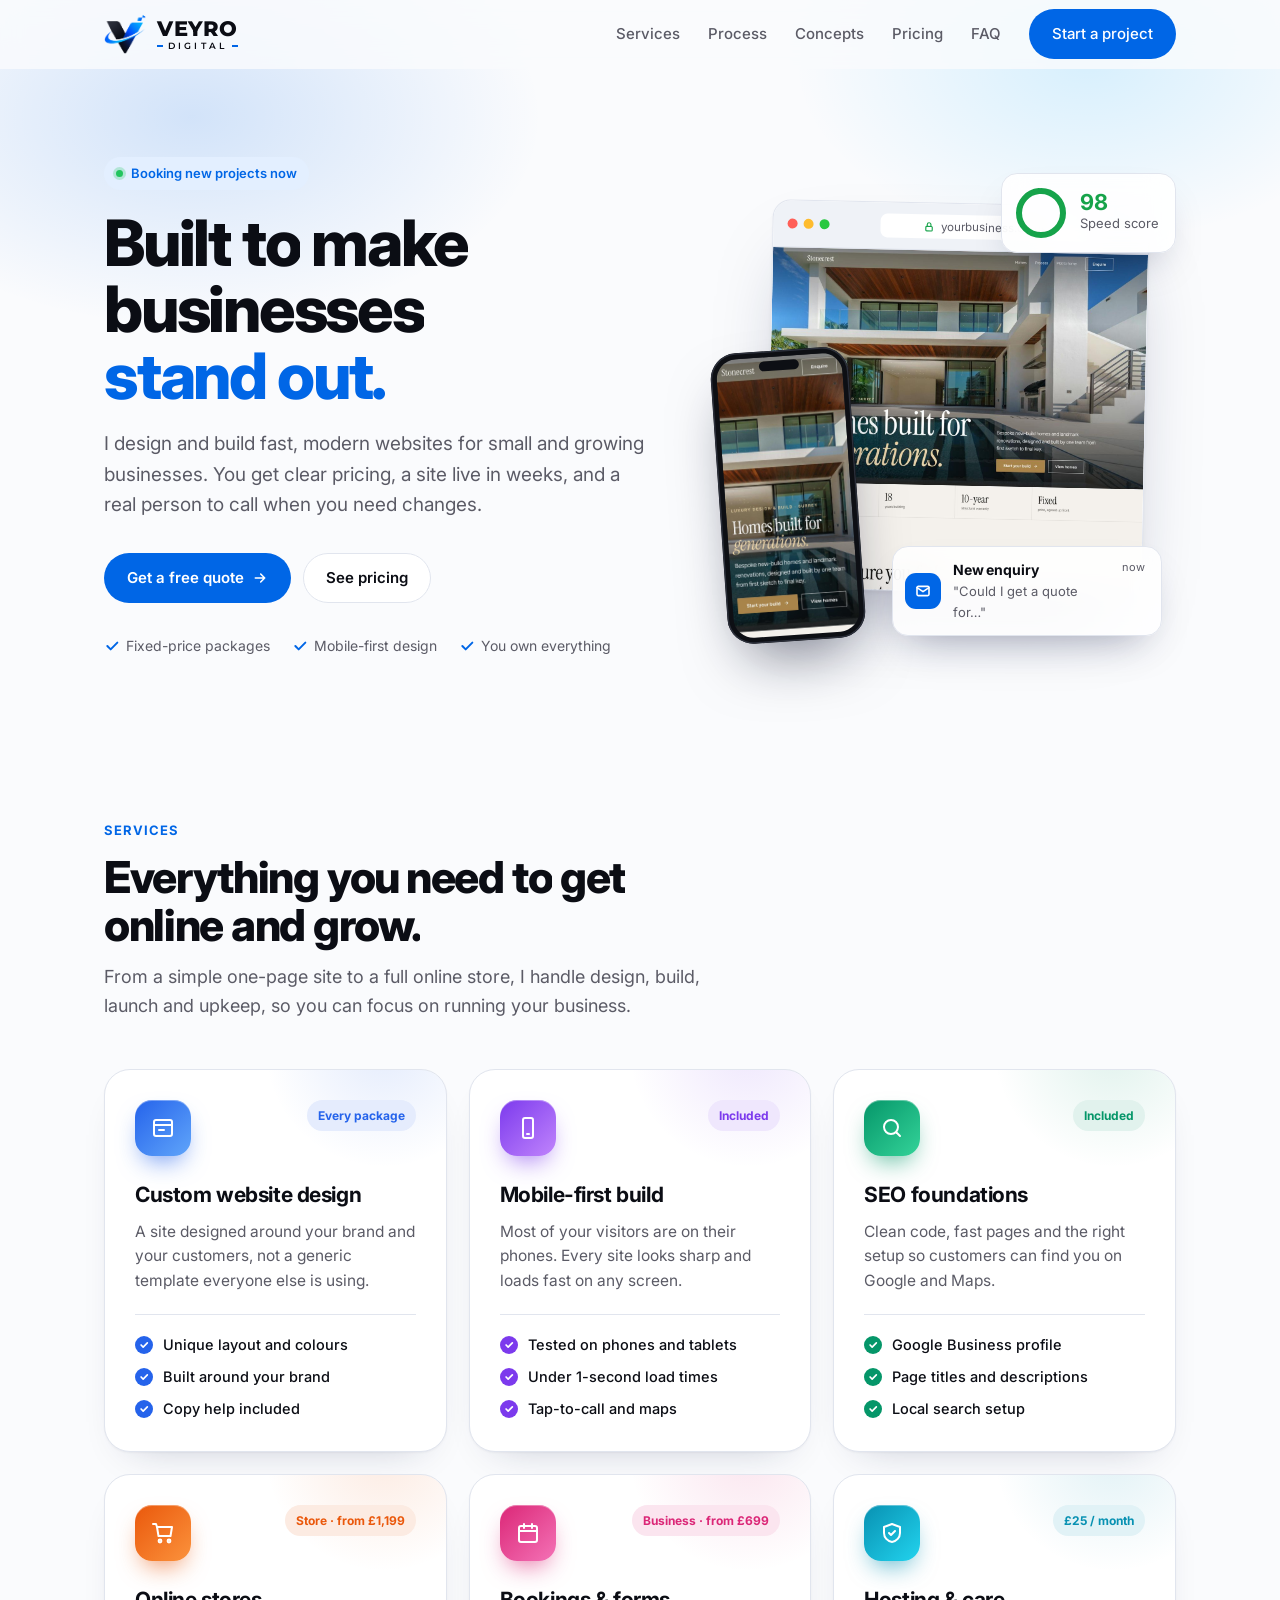
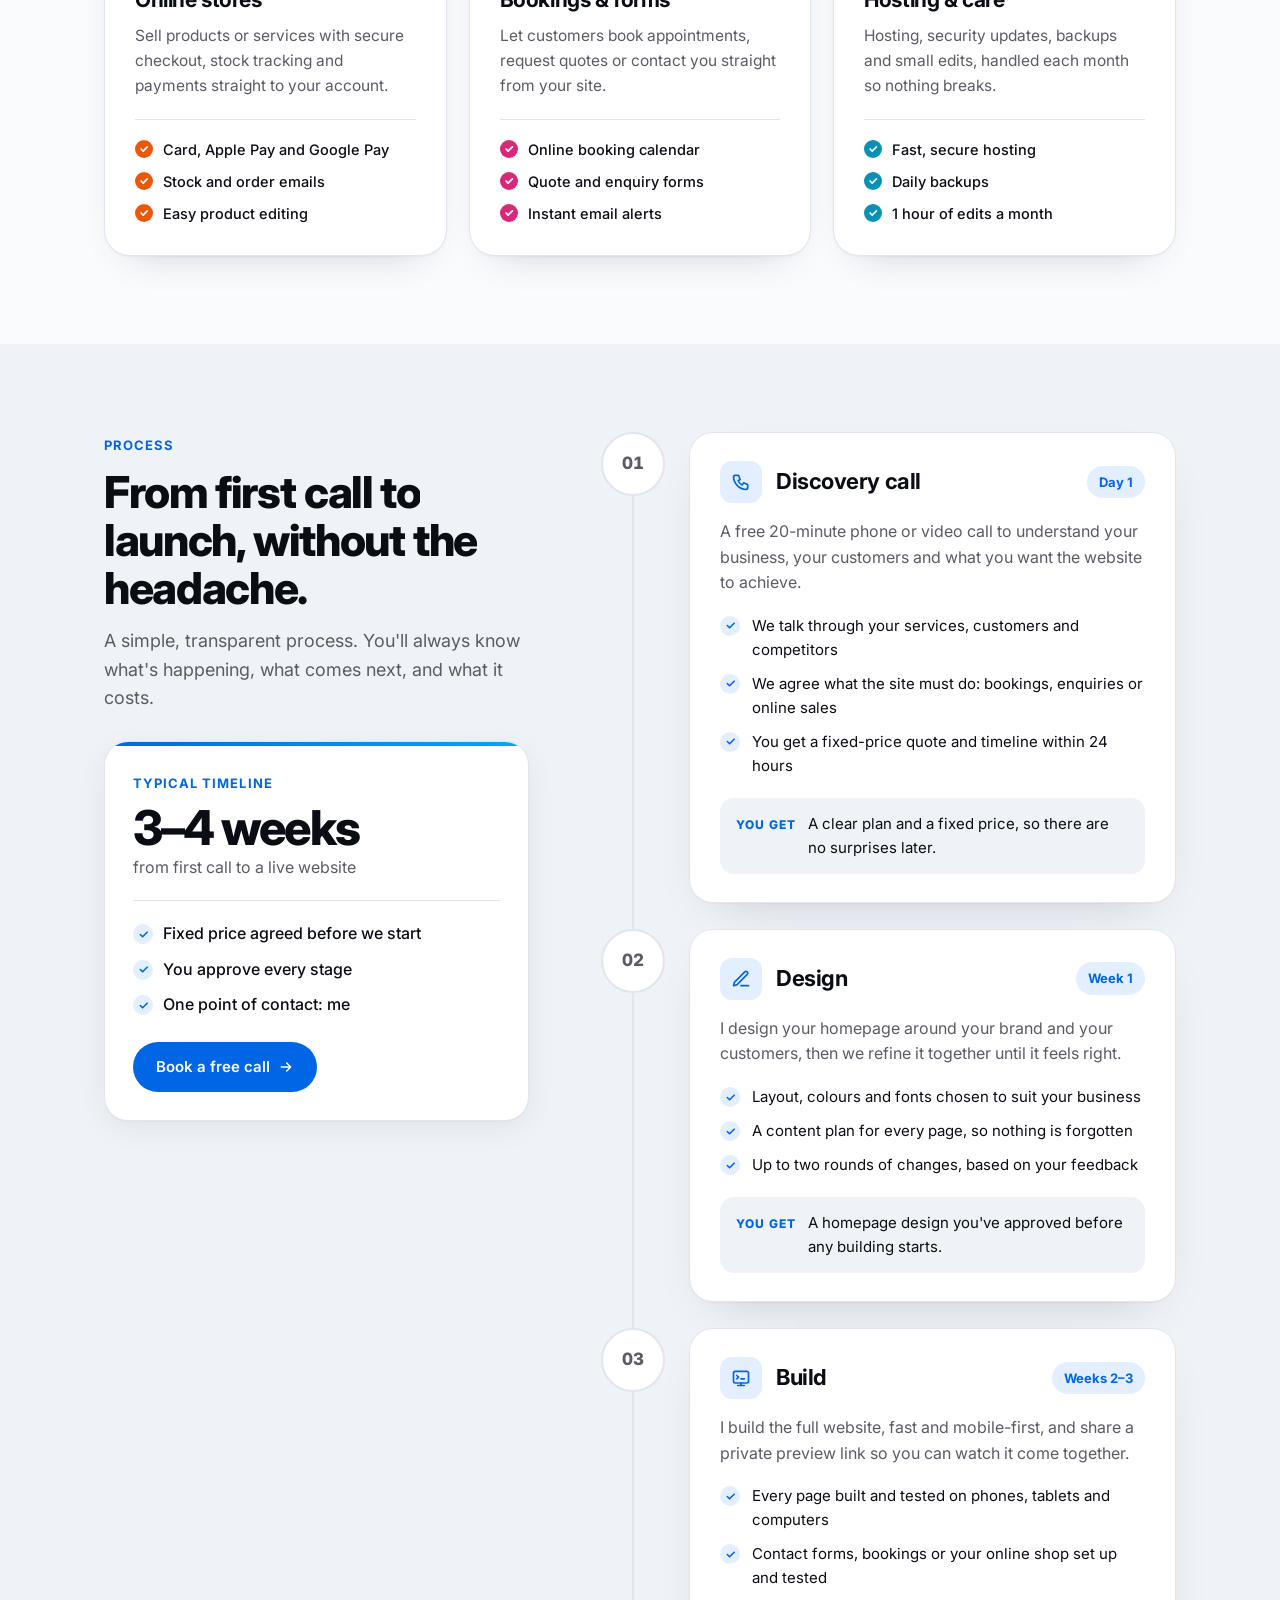
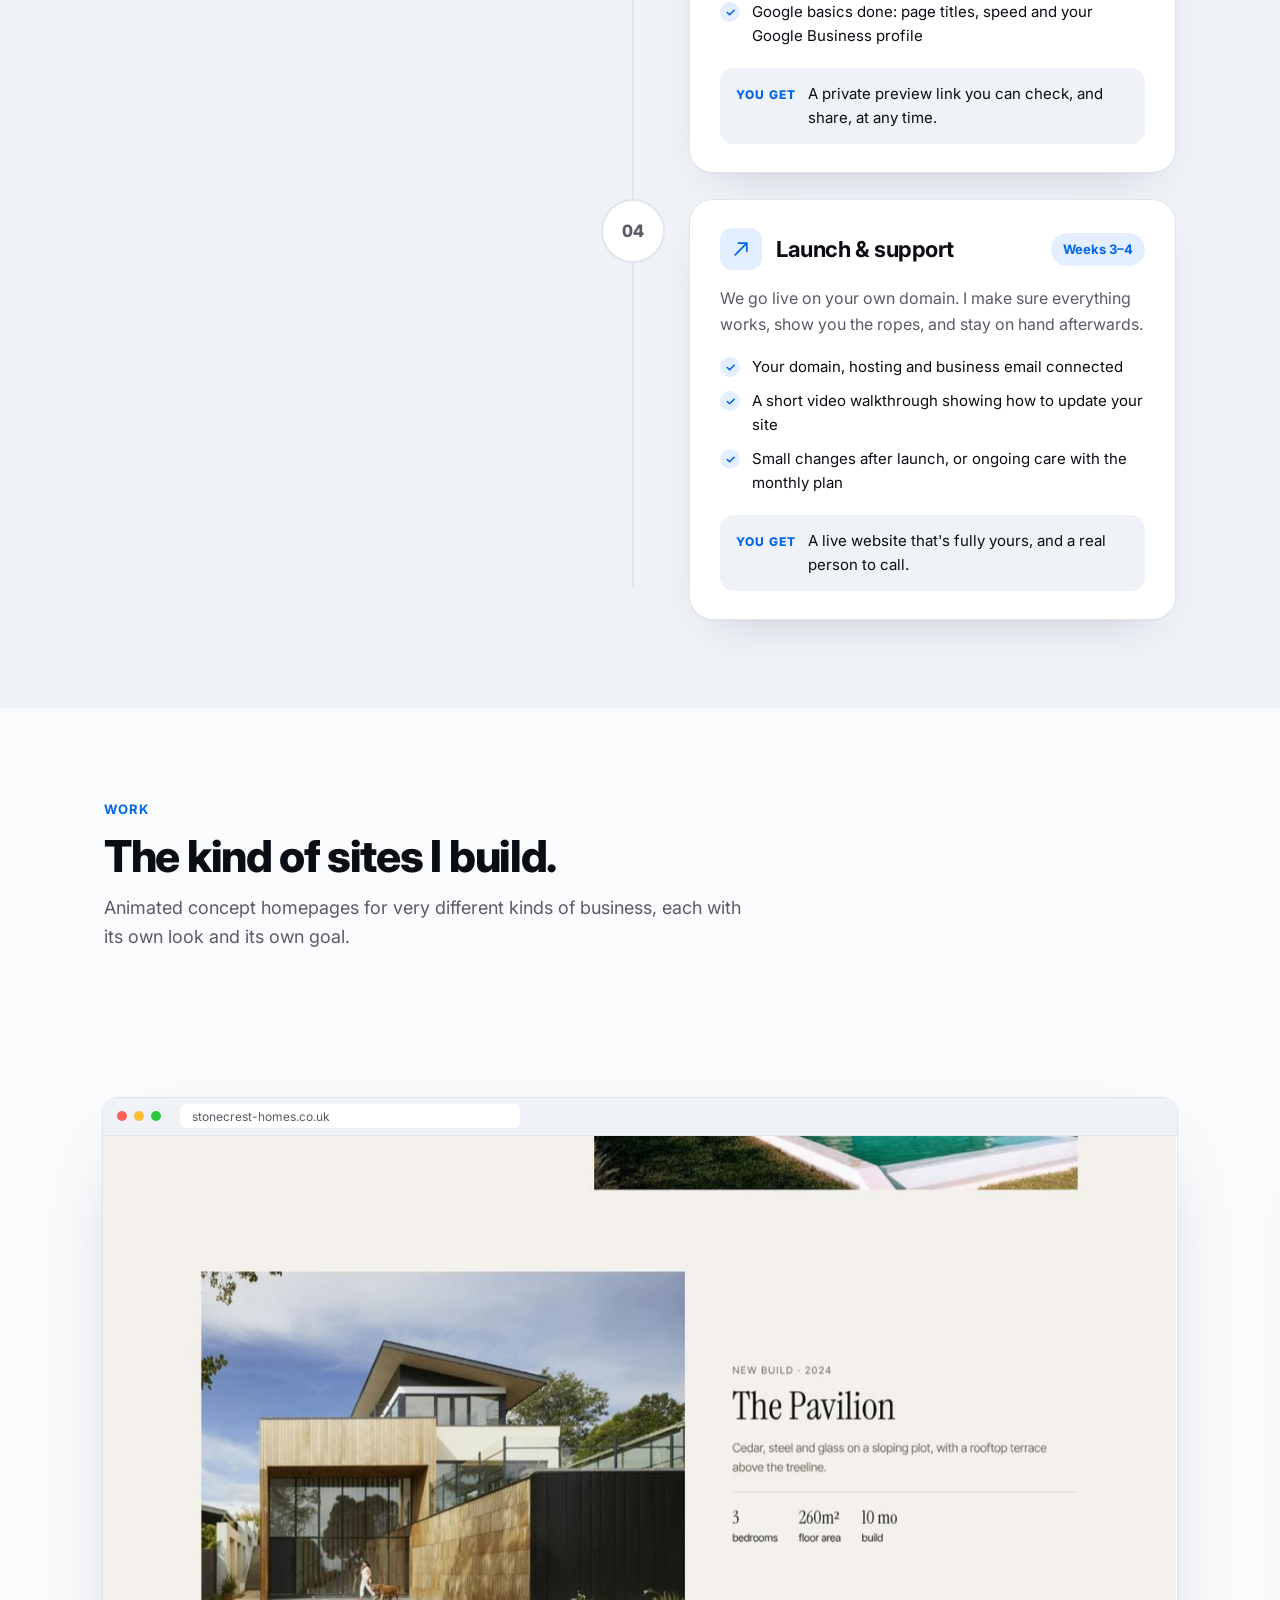
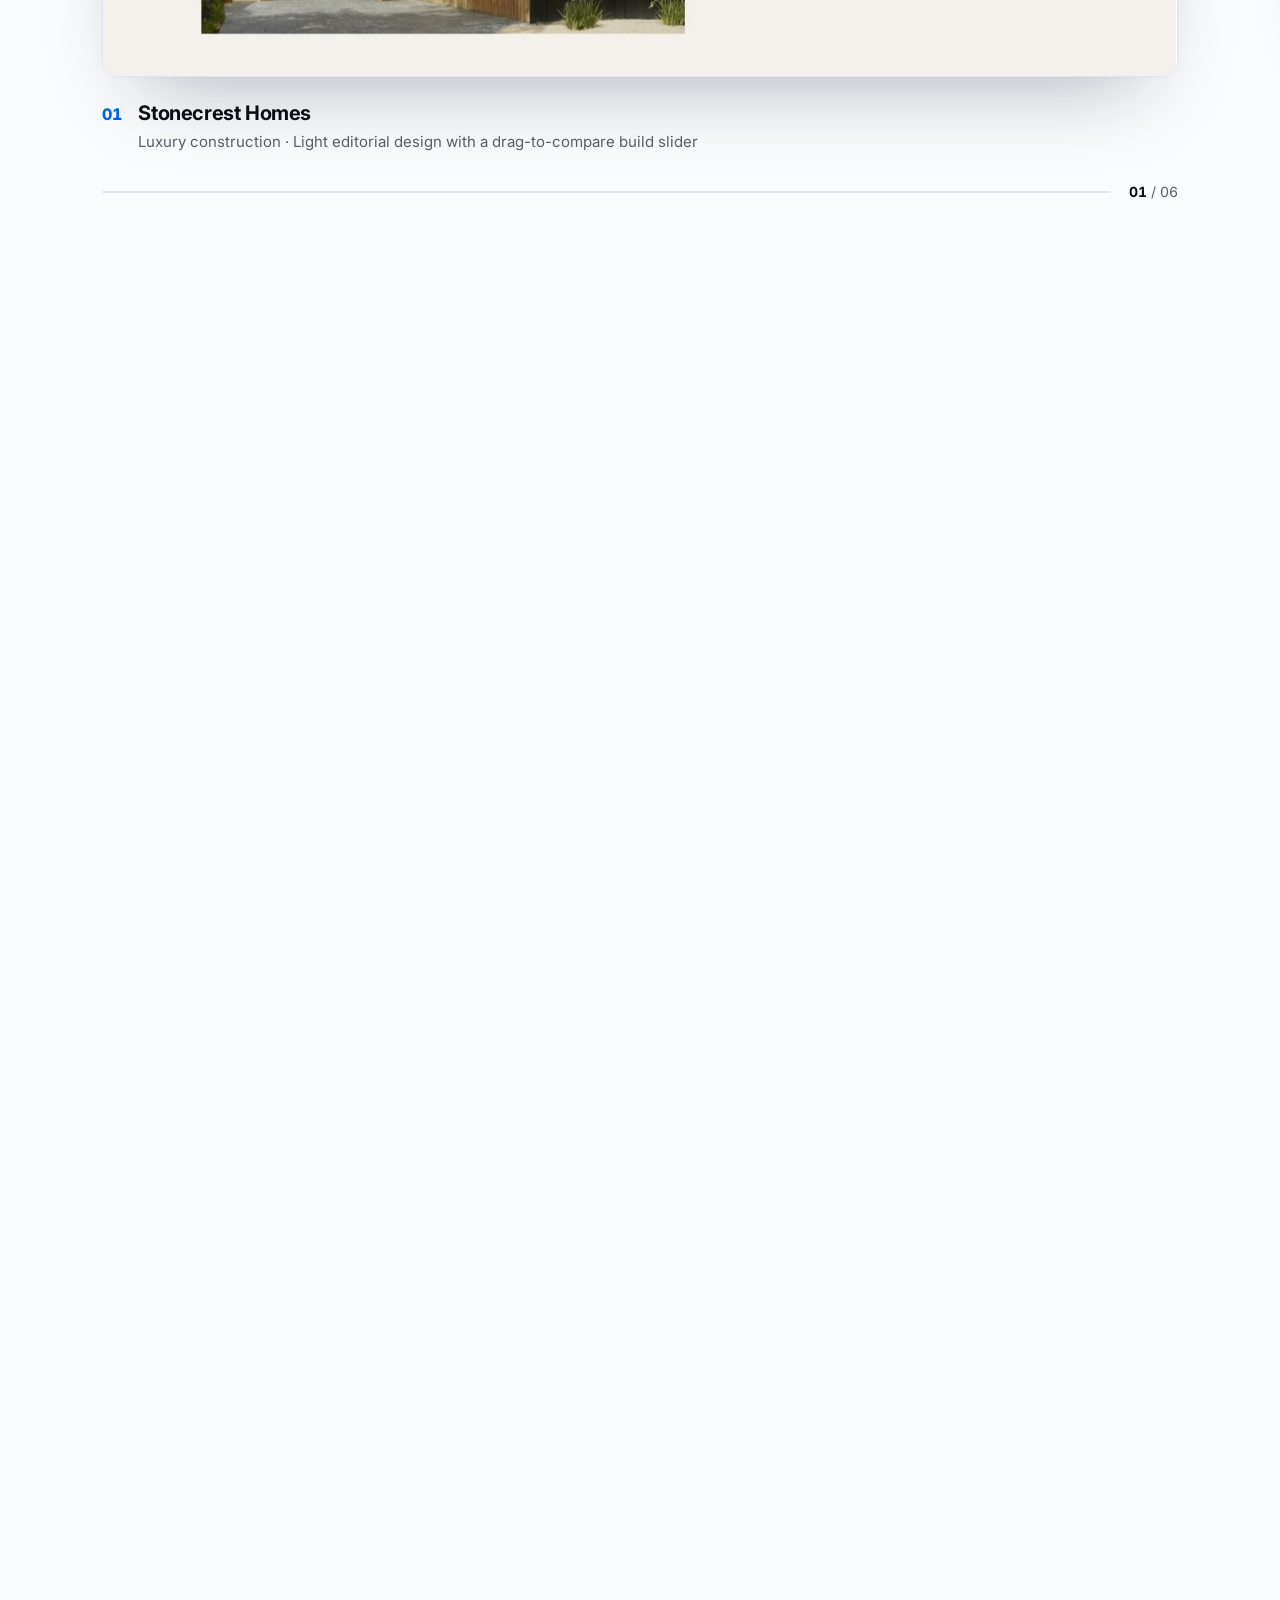
==== commit bbd83305: "Niche-specific barber and plumbing concepts; reel-style Concepts intro and page wipe Co-Authored-By:" ====
--- a/website/index.html
+++ b/website/index.html
@@ -250,14 +250,14 @@
             <div class="sc-bar" aria-hidden="true"><i></i><i></i><i></i><span>faderoom.co.uk</span></div>
             <div class="sc-screen"><picture><source media="(max-width: 700px)" srcset="assets/showcase/fade-room-m.jpg"><img src="assets/showcase/fade-room.jpg" alt="Full homepage design for Fade Room, a fictional barbershop business" draggable="false"></picture></div>
           </div>
-          <figcaption><span class="sc-num">02</span><div><b>Fade Room</b><span>Barbershop · Warm ivory and espresso with a live booking picker</span></div></figcaption>
+          <figcaption><span class="sc-num">02</span><div><b>Fade Room</b><span>Barbershop · Bottle green and barber-pole stripes with a live chair board and before/after slider</span></div></figcaption>
         </figure>
         <figure class="sc-slide">
           <div class="sc-browser">
             <div class="sc-bar" aria-hidden="true"><i></i><i></i><i></i><span>northline-heating.co.uk</span></div>
             <div class="sc-screen"><picture><source media="(max-width: 700px)" srcset="assets/showcase/northline-m.jpg"><img src="assets/showcase/northline.jpg" alt="Full homepage design for Northline, a fictional heating and bathrooms business" draggable="false"></picture></div>
           </div>
-          <figcaption><span class="sc-num">03</span><div><b>Northline</b><span>Heating &amp; bathrooms · Airy, photo-led bento layout with an instant quote calculator</span></div></figcaption>
+          <figcaption><span class="sc-num">03</span><div><b>Northline</b><span>Plumbing &amp; heating · Teal and amber with an emergency bar, van tracker and price guide</span></div></figcaption>
         </figure>
         <figure class="sc-slide">
           <div class="sc-browser">
--- a/website/assets/site.css
+++ b/website/assets/site.css
@@ -506,16 +506,18 @@
   }
 
 
-  /* ---- Concepts intro ---- */
+  /* ---- Concepts intro: title, a quick reel of all six designs, then the reel opens into the page ---- */
   .intro { display: none; }
-  html.js .intro { display: grid; position: fixed; inset: 0; z-index: 300; place-items: center; background: var(--bg); color: var(--text); }
-  .intro-inner { width: min(420px, 80vw); display: grid; justify-items: center; gap: 22px; }
-  .intro-logo { width: 64px; height: auto; }
-  .intro-word { font-size: clamp(44px, 9vw, 84px); font-weight: 800; letter-spacing: -.045em; line-height: 1; overflow: hidden; display: flex; }
-  .intro-word span { display: inline-block; }
-  .intro-bar { width: 100%; height: 2px; background: var(--line); border-radius: 2px; overflow: hidden; }
-  .intro-bar span { display: block; height: 100%; background: linear-gradient(90deg, var(--accent), var(--warm)); transform-origin: 0 50%; transform: scaleX(0); }
-  .intro-meta { width: 100%; display: flex; justify-content: space-between; font-size: 13px; color: var(--muted); letter-spacing: .08em; text-transform: uppercase; font-variant-numeric: tabular-nums; }
+  html.js .intro { display: block; position: fixed; inset: 0; z-index: 300; background: var(--bg); color: var(--text); overflow: hidden; }
+  .intro-top { position: absolute; top: 28px; left: 50%; transform: translateX(-50%); display: flex; align-items: center; gap: 10px; font-weight: 700; font-size: 14px; letter-spacing: .02em; }
+  .intro-word { position: absolute; left: 0; right: 0; top: 50%; transform: translateY(-50%); text-align: center; overflow: hidden; pointer-events: none; z-index: 2; mix-blend-mode: difference; color: #fff; }
+  .intro-word span { display: inline-block; font-size: clamp(64px, 15vw, 230px); font-weight: 800; letter-spacing: -.06em; line-height: .95; }
+  .intro-reel { position: absolute; left: 50%; top: 50%; width: min(440px, 72vw); aspect-ratio: 16 / 10; transform: translate(-50%, -50%); border-radius: 18px; overflow: hidden;
+    box-shadow: 0 40px 80px -30px rgba(10,20,50,.45); background: var(--surface-2); }
+  .intro-reel img { position: absolute; inset: 0; width: 100%; height: 100%; object-fit: cover; object-position: top; max-width: none; opacity: 0; }
+  .intro-reel img:first-child { opacity: 1; }
+  .intro-foot { position: absolute; left: 50%; bottom: 34px; transform: translateX(-50%); width: min(440px, 72vw); display: flex; justify-content: space-between; font-size: 13px; font-weight: 600; color: var(--muted); font-variant-numeric: tabular-nums; }
+  .page-wipe { position: fixed; inset: 0; z-index: 400; background: var(--bg); transform: translateY(100%); pointer-events: none; }
   @media (prefers-reduced-motion: reduce) { html.js .intro { display: none; } }
 
   /* ---- Alive: drifting glows + scroll hint ---- */
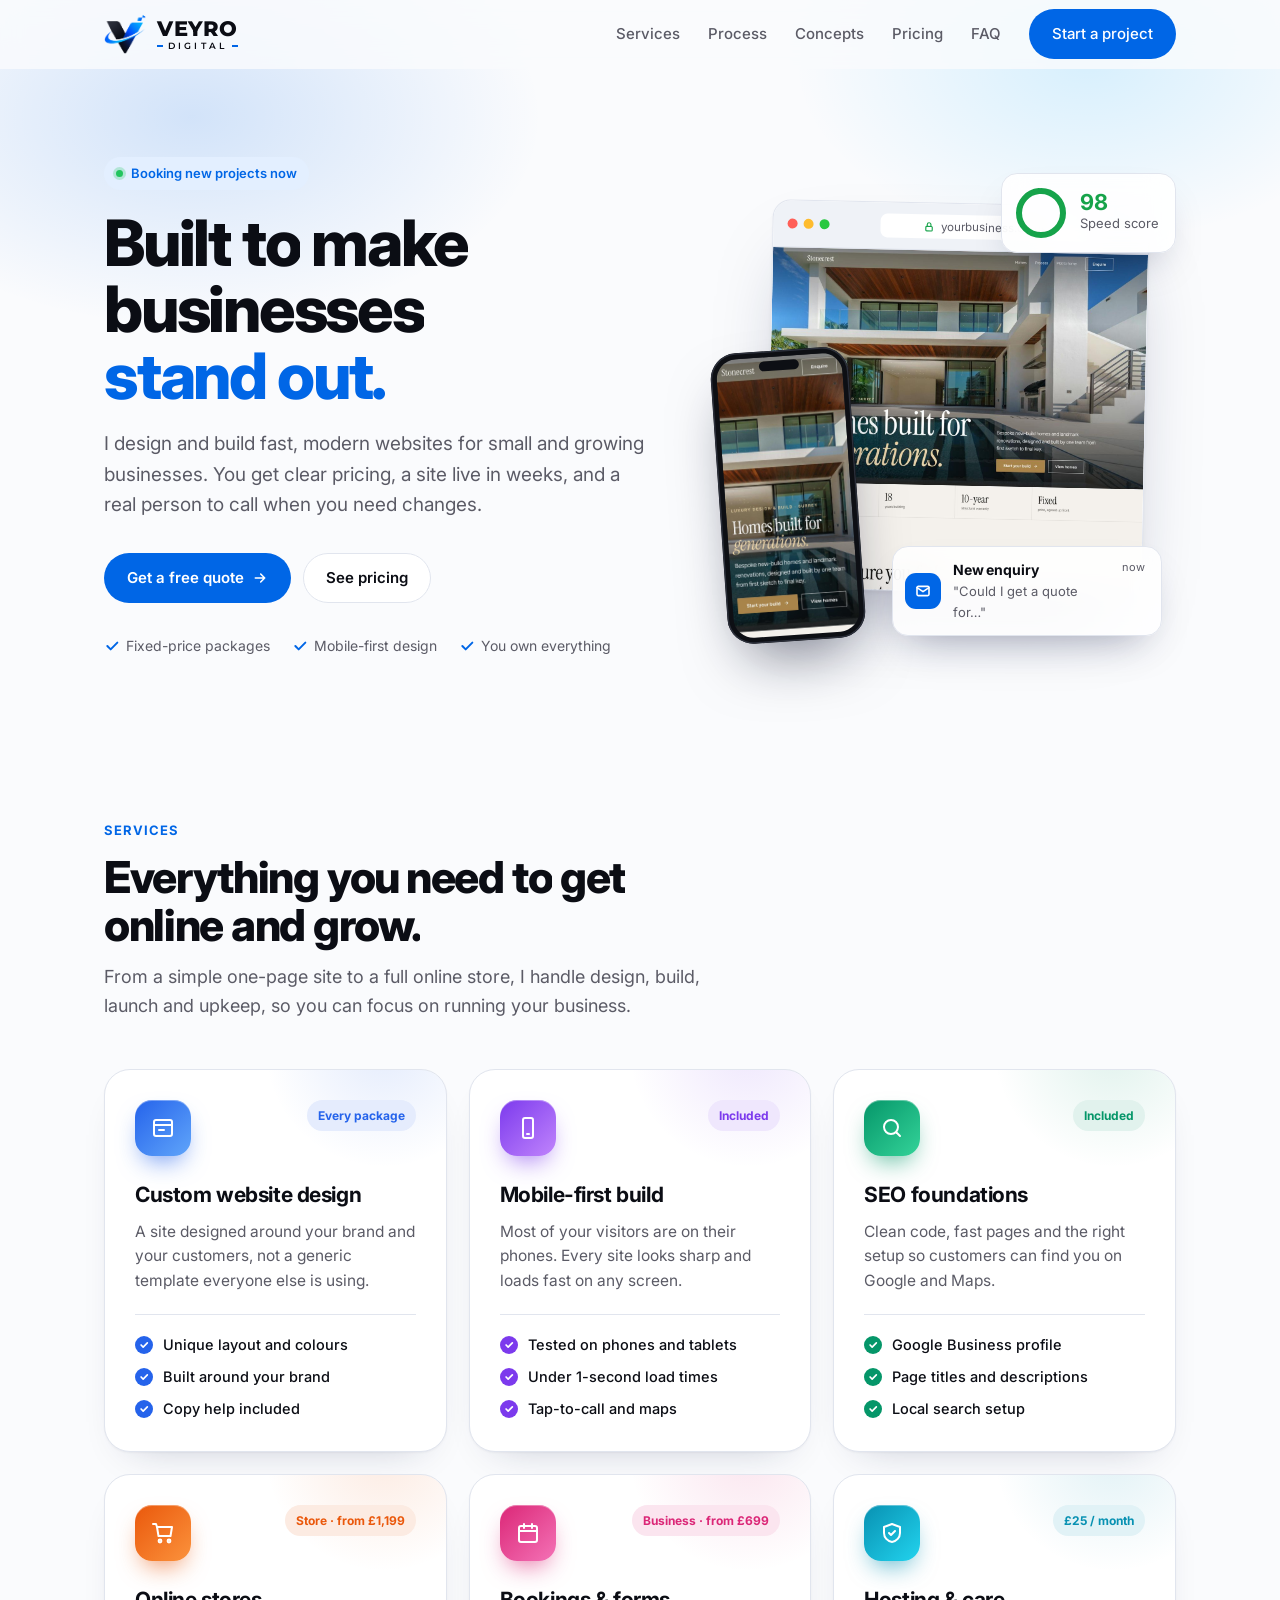
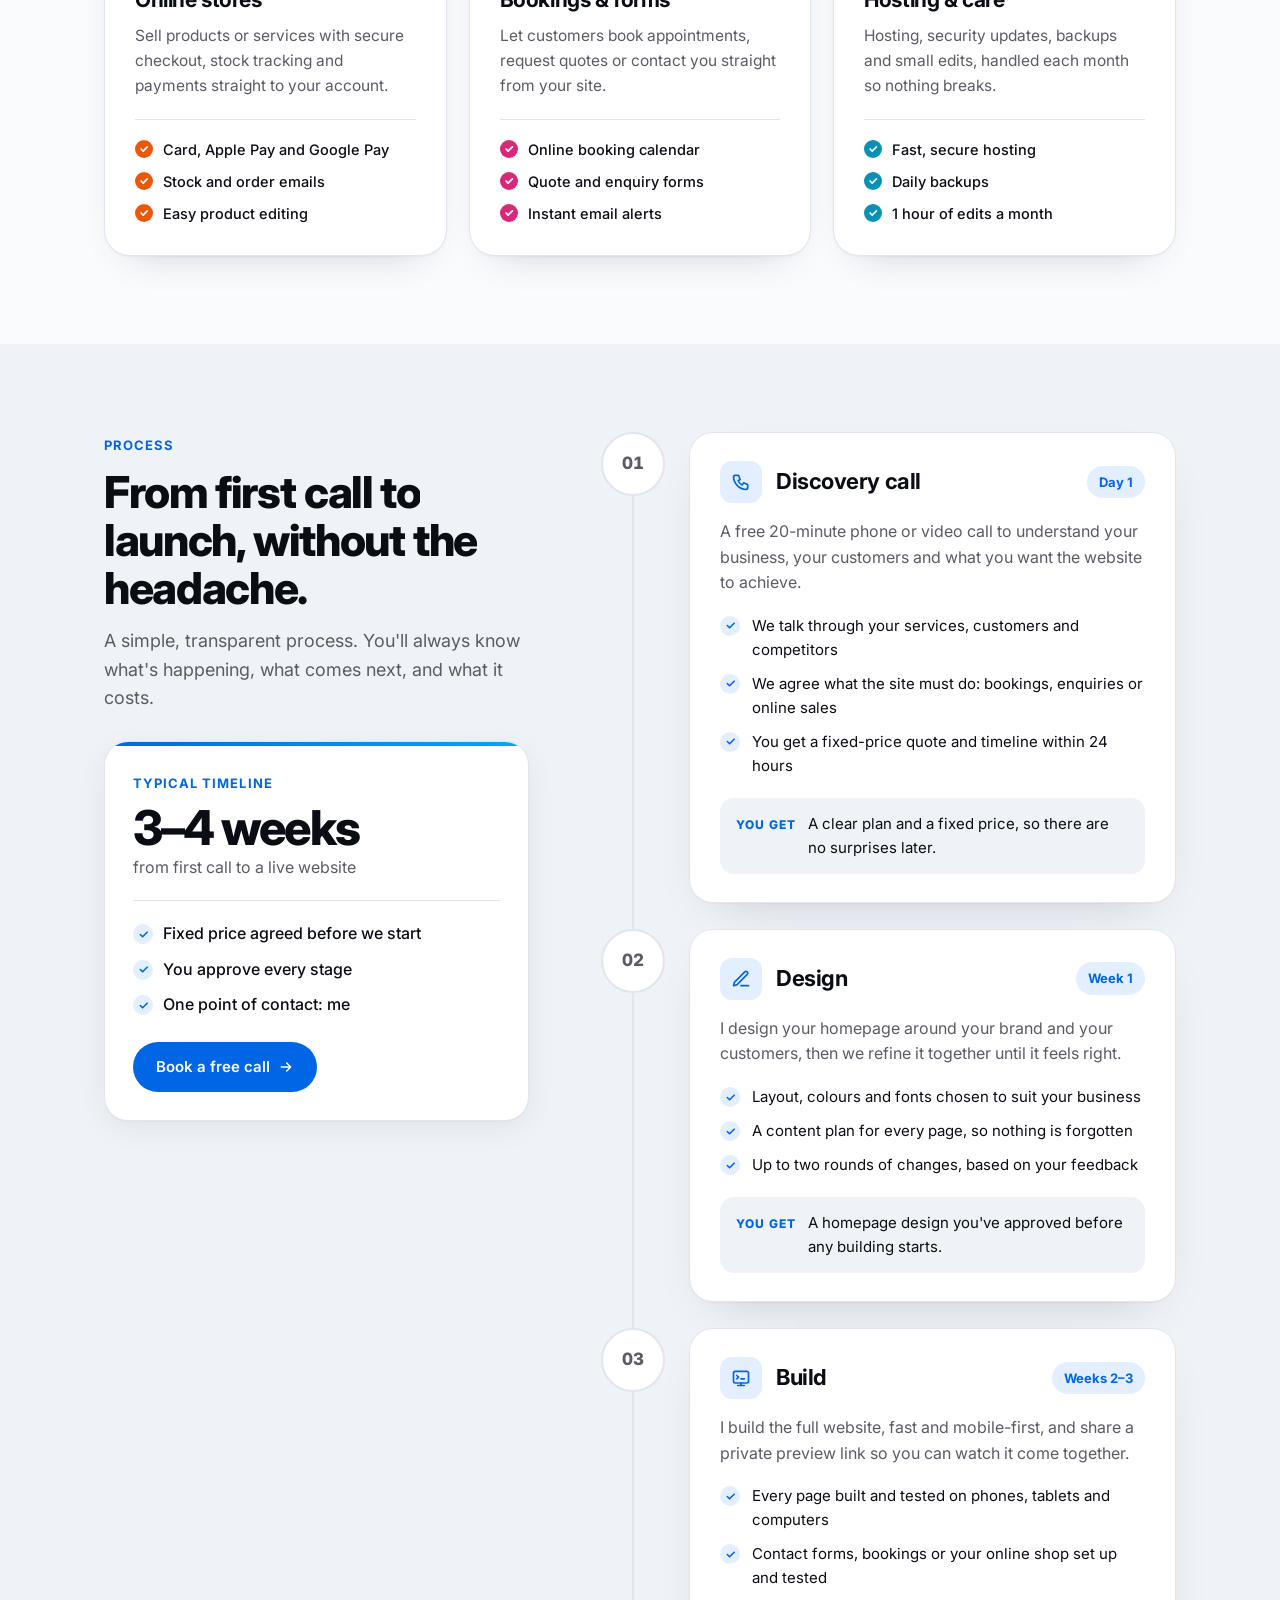
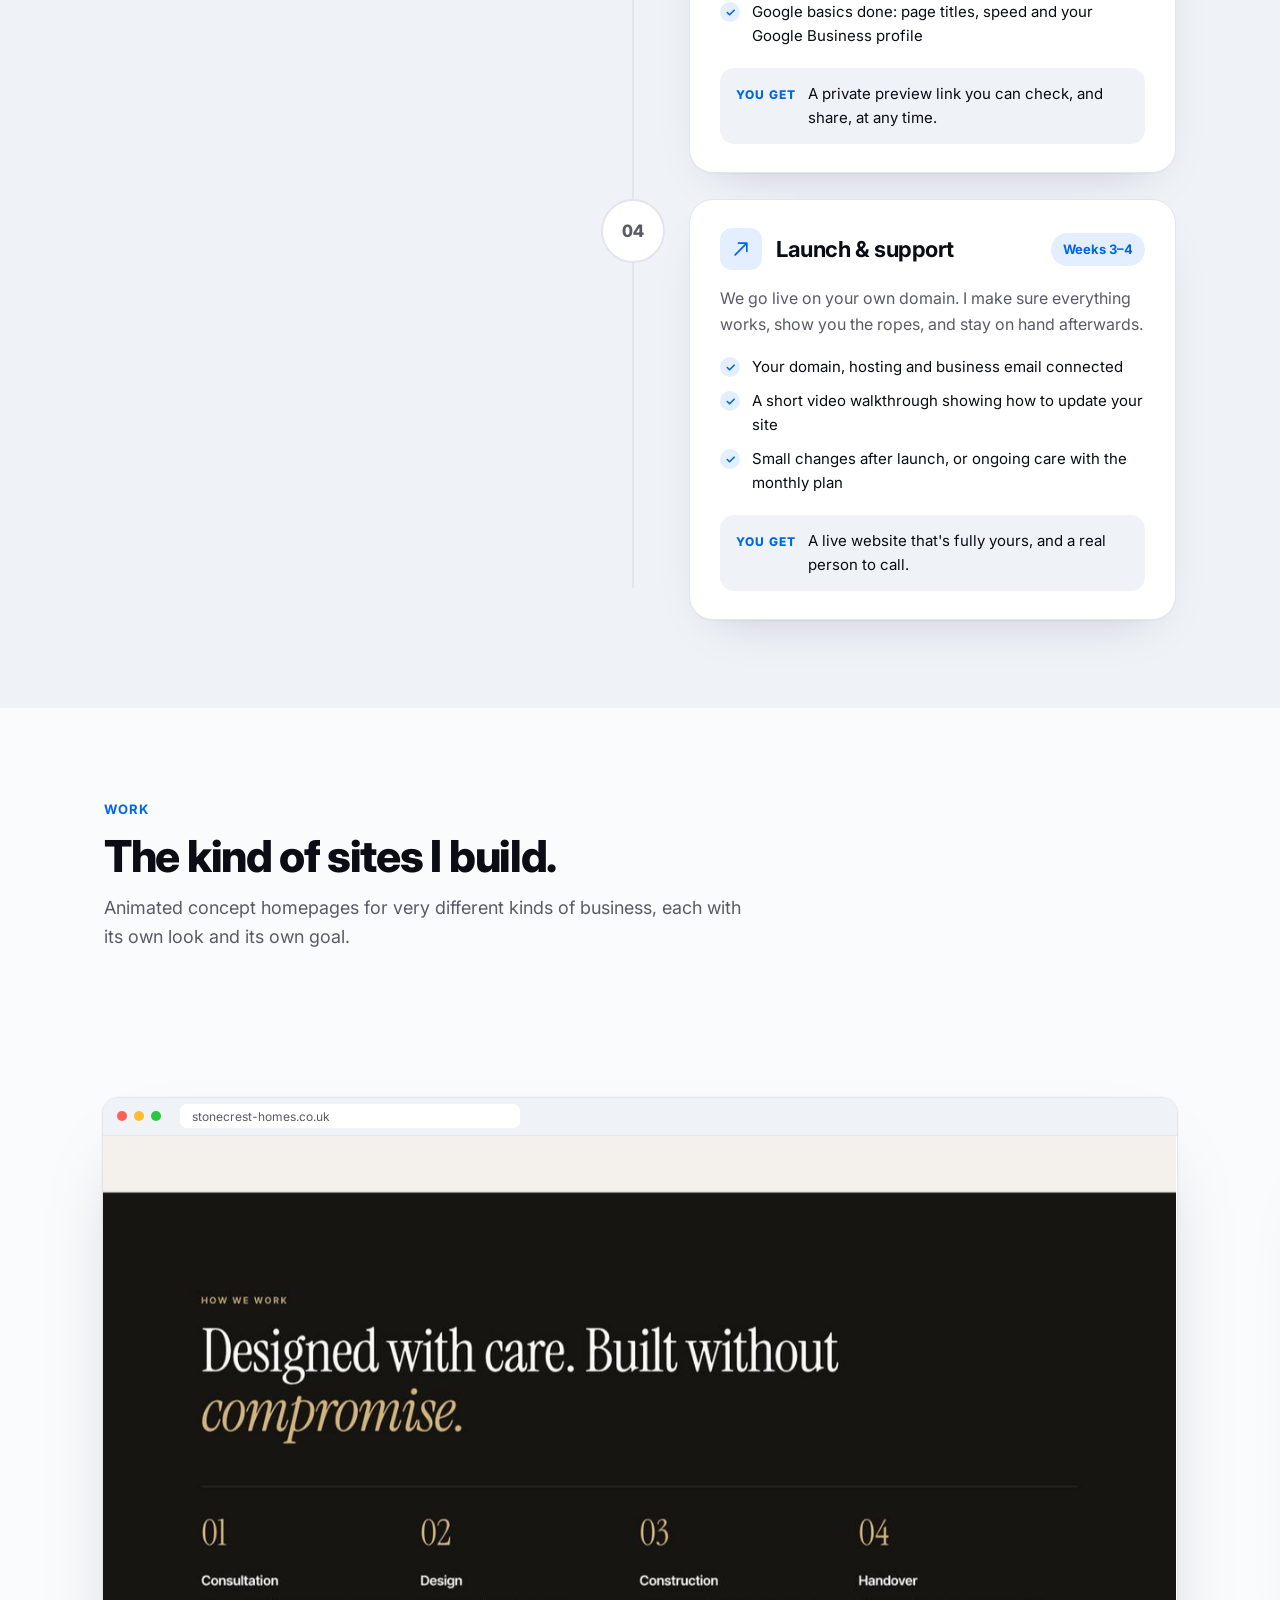
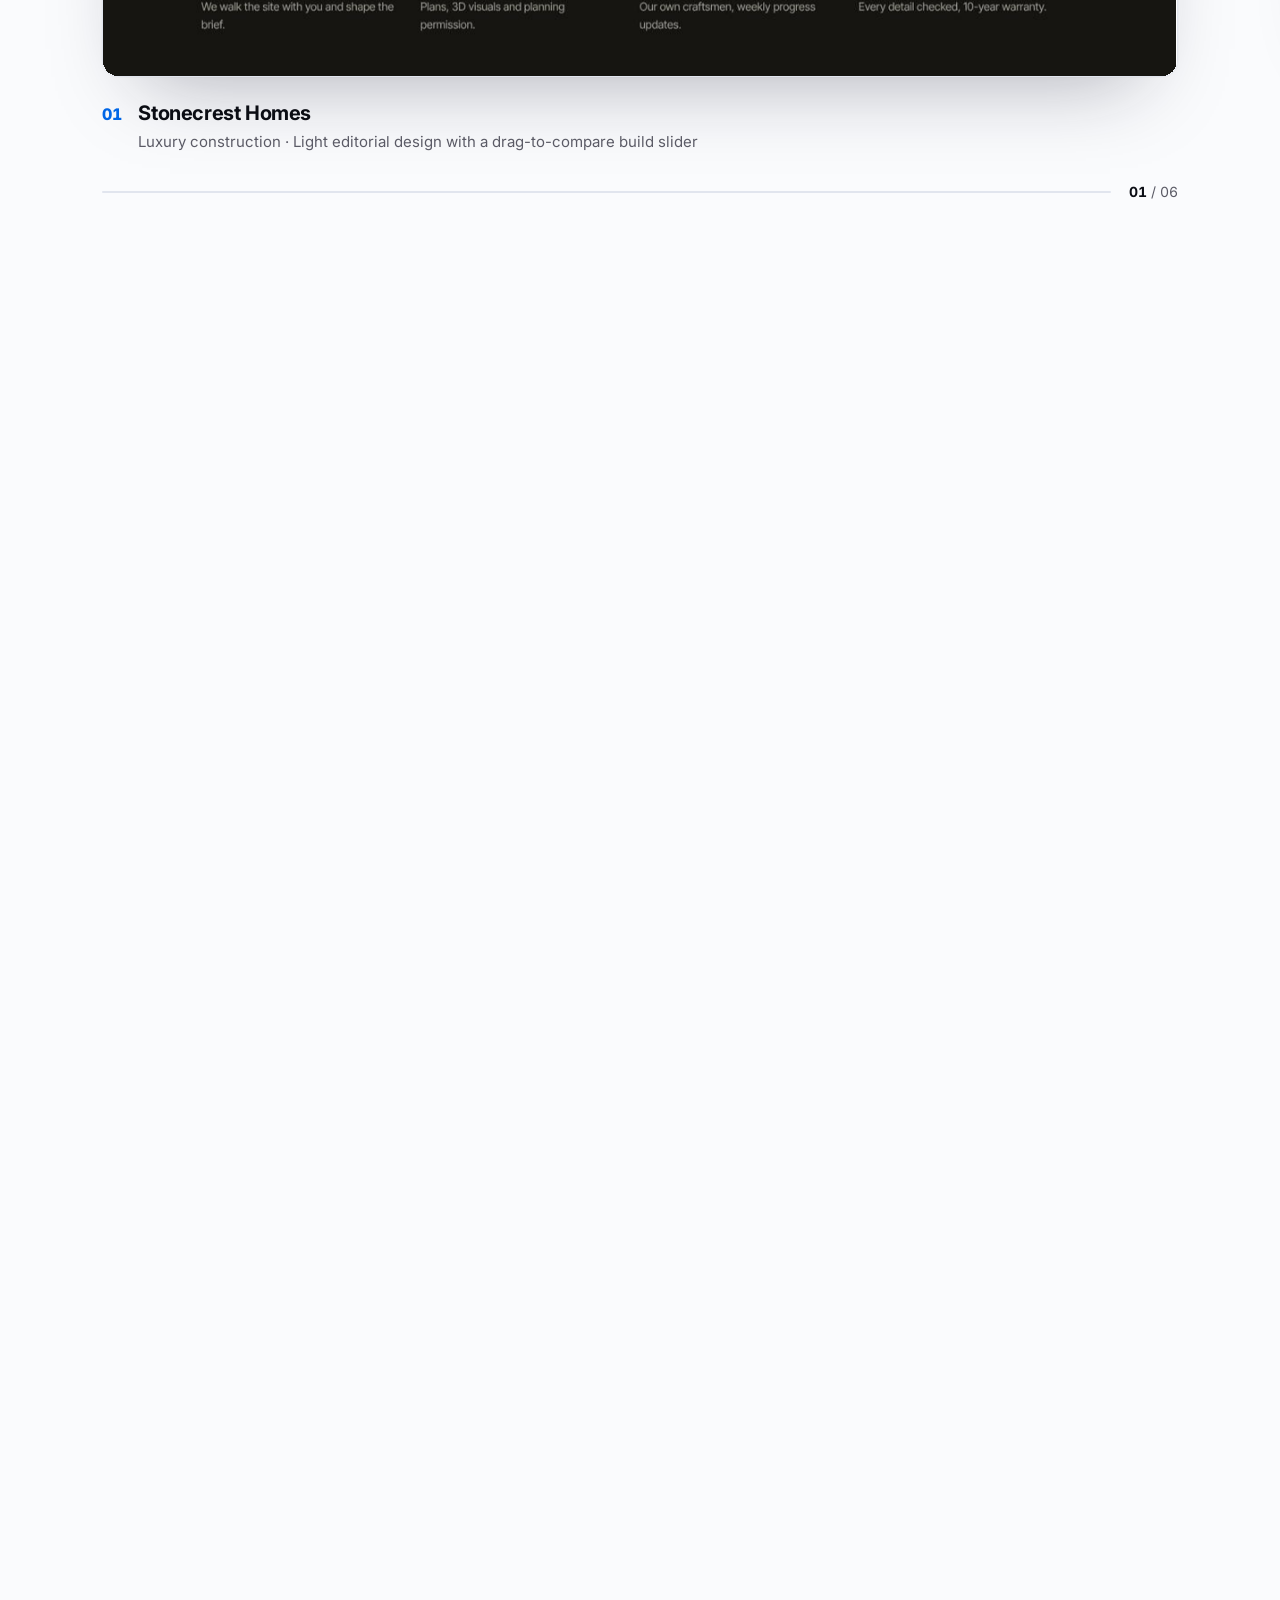
==== commit 79524016: "Premium barber redesign, plumbing polish, CSS-only Concepts intro, visibility-triggered price roll C" ====
--- a/website/index.html
+++ b/website/index.html
@@ -250,7 +250,7 @@
             <div class="sc-bar" aria-hidden="true"><i></i><i></i><i></i><span>faderoom.co.uk</span></div>
             <div class="sc-screen"><picture><source media="(max-width: 700px)" srcset="assets/showcase/fade-room-m.jpg"><img src="assets/showcase/fade-room.jpg" alt="Full homepage design for Fade Room, a fictional barbershop business" draggable="false"></picture></div>
           </div>
-          <figcaption><span class="sc-num">02</span><div><b>Fade Room</b><span>Barbershop · Bottle green and barber-pole stripes with a live chair board and before/after slider</span></div></figcaption>
+          <figcaption><span class="sc-num">02</span><div><b>Fade Room</b><span>Barbershop · Cinematic charcoal and sage with a glass booking card on the hero</span></div></figcaption>
         </figure>
         <figure class="sc-slide">
           <div class="sc-browser">
--- a/website/assets/site.css
+++ b/website/assets/site.css
@@ -506,17 +506,46 @@
   }
 
 
-  /* ---- Concepts intro: title, a quick reel of all six designs, then the reel opens into the page ---- */
-  .intro { display: none; }
-  html.js .intro { display: block; position: fixed; inset: 0; z-index: 300; background: var(--bg); color: var(--text); overflow: hidden; }
-  .intro-top { position: absolute; top: 28px; left: 50%; transform: translateX(-50%); display: flex; align-items: center; gap: 10px; font-weight: 700; font-size: 14px; letter-spacing: .02em; }
+  /* ---- Concepts intro (pure CSS so it plays even if scripts are slow or blocked):
+     title rises, the six designs flick through a frame, then the frame opens into the page ---- */
+  .intro { position: fixed; inset: 0; z-index: 300; background: var(--bg); color: var(--text); overflow: hidden;
+    animation: introOut .6s ease 3.35s forwards; }
+  .intro-top { position: absolute; top: 28px; left: 50%; transform: translateX(-50%); display: flex; align-items: center; gap: 10px; font-weight: 700; font-size: 14px;
+    opacity: 0; animation: introFade .8s ease .05s forwards, introFadeOut .4s ease 2.45s forwards; }
   .intro-word { position: absolute; left: 0; right: 0; top: 50%; transform: translateY(-50%); text-align: center; overflow: hidden; pointer-events: none; z-index: 2; mix-blend-mode: difference; color: #fff; }
-  .intro-word span { display: inline-block; font-size: clamp(64px, 15vw, 230px); font-weight: 800; letter-spacing: -.06em; line-height: .95; }
-  .intro-reel { position: absolute; left: 50%; top: 50%; width: min(440px, 72vw); aspect-ratio: 16 / 10; transform: translate(-50%, -50%); border-radius: 18px; overflow: hidden;
-    box-shadow: 0 40px 80px -30px rgba(10,20,50,.45); background: var(--surface-2); }
+  .intro-word span { display: inline-block; font-size: clamp(64px, 15vw, 230px); font-weight: 800; letter-spacing: -.06em; line-height: .95;
+    transform: translateY(105%); animation: introRise 1s cubic-bezier(.16,1,.3,1) .1s forwards, introLeave .7s cubic-bezier(.7,0,.84,0) 2.45s forwards; }
+  .intro-reel { position: absolute; left: 50%; top: 50%; width: min(440px, 72vw); height: calc(min(440px, 72vw) * .625); transform: translate(-50%, -50%) scale(.6); opacity: 0;
+    border-radius: 18px; overflow: hidden; box-shadow: 0 40px 80px -30px rgba(10,20,50,.45); background: var(--surface-2);
+    animation: introReelIn 1s cubic-bezier(.16,1,.3,1) .35s forwards, introReelOpen .9s cubic-bezier(.87,0,.13,1) 2.5s forwards; }
   .intro-reel img { position: absolute; inset: 0; width: 100%; height: 100%; object-fit: cover; object-position: top; max-width: none; opacity: 0; }
-  .intro-reel img:first-child { opacity: 1; }
-  .intro-foot { position: absolute; left: 50%; bottom: 34px; transform: translateX(-50%); width: min(440px, 72vw); display: flex; justify-content: space-between; font-size: 13px; font-weight: 600; color: var(--muted); font-variant-numeric: tabular-nums; }
+  .intro-foot { position: absolute; left: 50%; bottom: 34px; transform: translateX(-50%); width: min(440px, 72vw); display: flex; justify-content: space-between;
+    font-size: 13px; font-weight: 600; color: var(--muted); font-variant-numeric: tabular-nums; opacity: 0; animation: introFade .6s ease .6s forwards, introFadeOut .4s ease 2.45s forwards; }
+  .intro-name, .intro-count { position: relative; display: block; height: 1.4em; min-width: 9em; }
+  .intro-count { min-width: 4em; text-align: right; }
+  .intro-name span, .intro-count span { position: absolute; left: 0; right: 0; opacity: 0; white-space: nowrap; }
+  .intro-reel img:nth-child(1), .intro-name span:nth-child(1), .intro-count span:nth-child(1) { animation: introShow 1ms 0.00s forwards; }
+  .intro-reel img:nth-child(2), .intro-name span:nth-child(2), .intro-count span:nth-child(2) { animation: introShow 1ms 1.18s forwards; }
+  .intro-reel img:nth-child(3), .intro-name span:nth-child(3), .intro-count span:nth-child(3) { animation: introShow 1ms 1.46s forwards; }
+  .intro-reel img:nth-child(4), .intro-name span:nth-child(4), .intro-count span:nth-child(4) { animation: introShow 1ms 1.74s forwards; }
+  .intro-reel img:nth-child(5), .intro-name span:nth-child(5), .intro-count span:nth-child(5) { animation: introShow 1ms 2.02s forwards; }
+  .intro-reel img:nth-child(6), .intro-name span:nth-child(6), .intro-count span:nth-child(6) { animation: introShow 1ms 2.30s forwards; }
+  .intro-name span:nth-child(1), .intro-count span:nth-child(1) { animation: introShow 1ms 0.00s forwards, introHide 1ms 1.18s forwards; }
+  .intro-name span:nth-child(2), .intro-count span:nth-child(2) { animation: introShow 1ms 1.18s forwards, introHide 1ms 1.46s forwards; }
+  .intro-name span:nth-child(3), .intro-count span:nth-child(3) { animation: introShow 1ms 1.46s forwards, introHide 1ms 1.74s forwards; }
+  .intro-name span:nth-child(4), .intro-count span:nth-child(4) { animation: introShow 1ms 1.74s forwards, introHide 1ms 2.02s forwards; }
+  .intro-name span:nth-child(5), .intro-count span:nth-child(5) { animation: introShow 1ms 2.02s forwards, introHide 1ms 2.30s forwards; }
+  @keyframes introShow { to { opacity: 1; } }
+  @keyframes introHide { to { opacity: 0; } }
+  @keyframes introFade { to { opacity: 1; } }
+  @keyframes introFadeOut { from { opacity: 1; } to { opacity: 0; } }
+  @keyframes introRise { to { transform: translateY(0); } }
+  @keyframes introLeave { from { transform: translateY(0); } to { transform: translateY(-105%); } }
+  @keyframes introReelIn { to { transform: translate(-50%, -50%) scale(1); opacity: 1; } }
+  @keyframes introReelOpen { from { transform: translate(-50%, -50%) scale(1); opacity: 1; } to { transform: translate(-50%, -50%) scale(1); opacity: 1; width: 100vw; height: 100vh; border-radius: 0; } }
+  @keyframes introOut { to { opacity: 0; visibility: hidden; } }
+  .intro.skip { display: none; }
+  @media (prefers-reduced-motion: reduce) { .intro { display: none; } }
   .page-wipe { position: fixed; inset: 0; z-index: 400; background: var(--bg); transform: translateY(100%); pointer-events: none; }
   @media (prefers-reduced-motion: reduce) { html.js .intro { display: none; } }
 
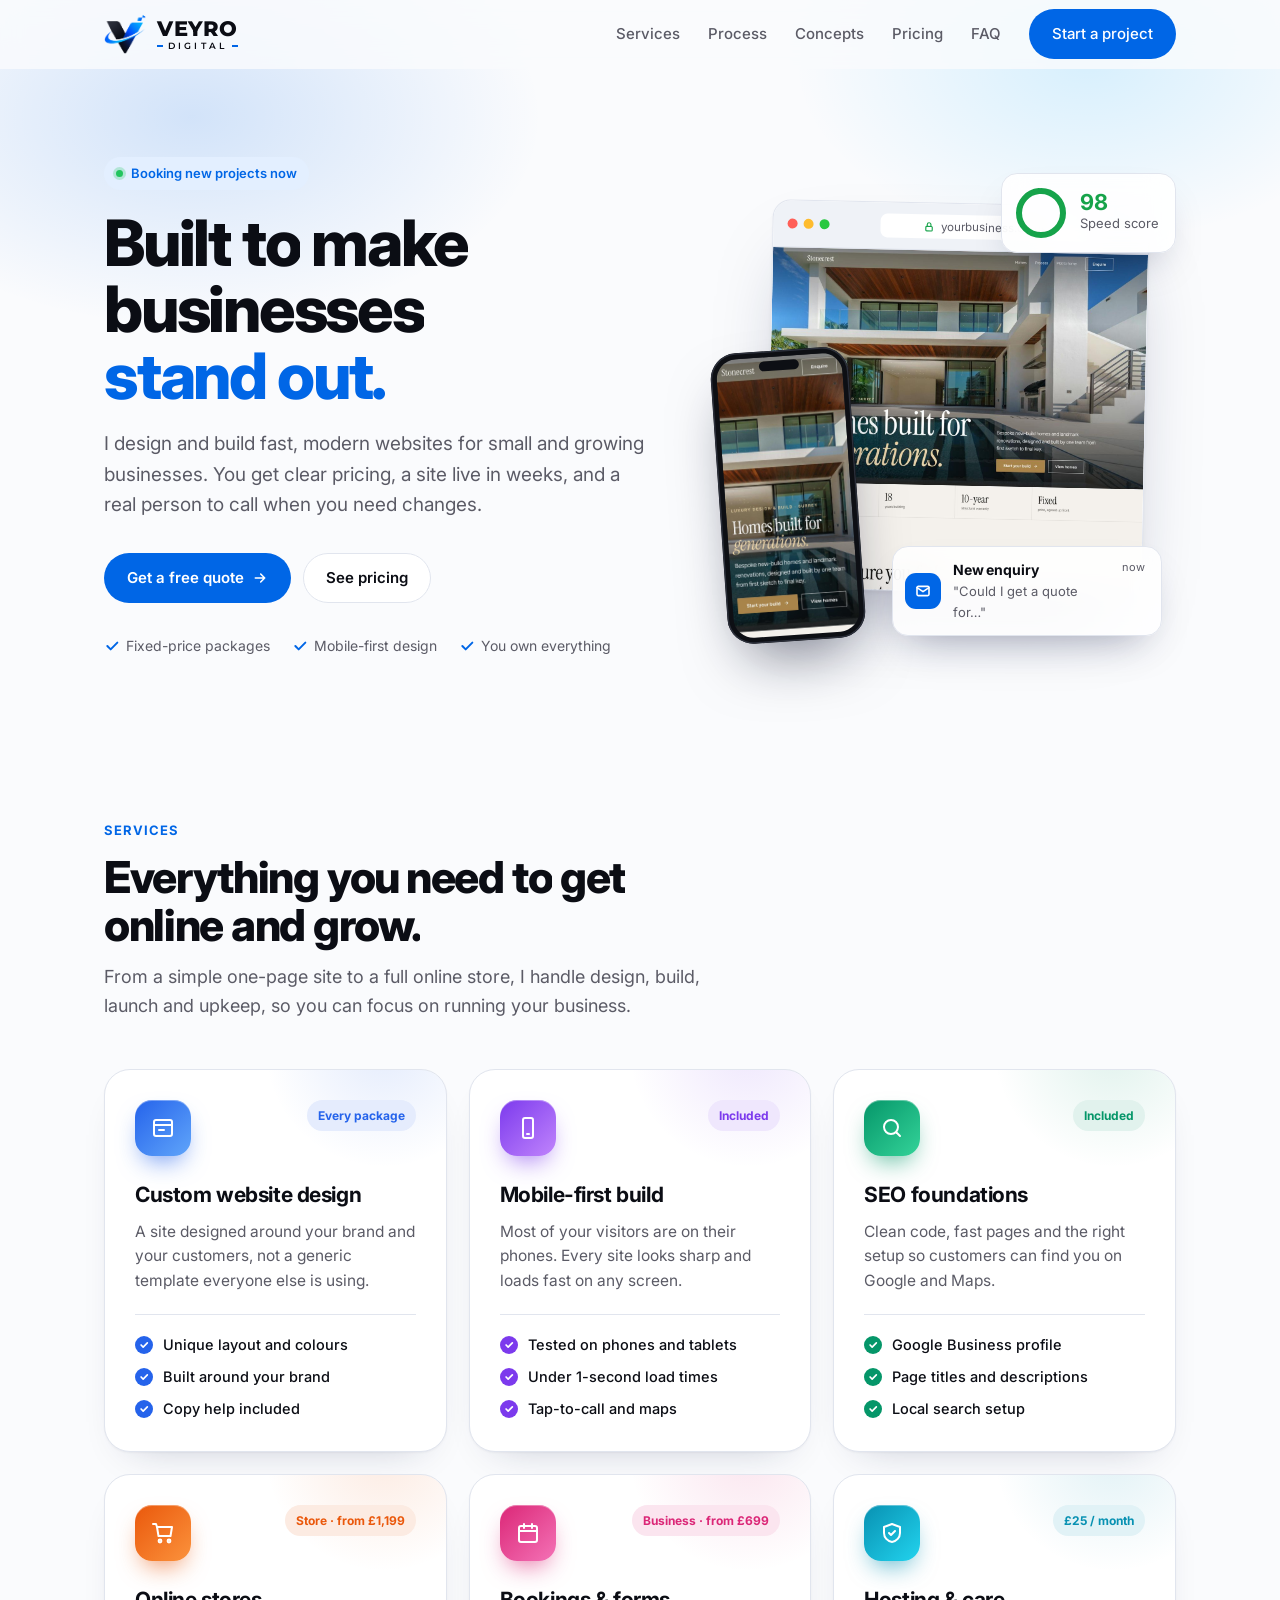
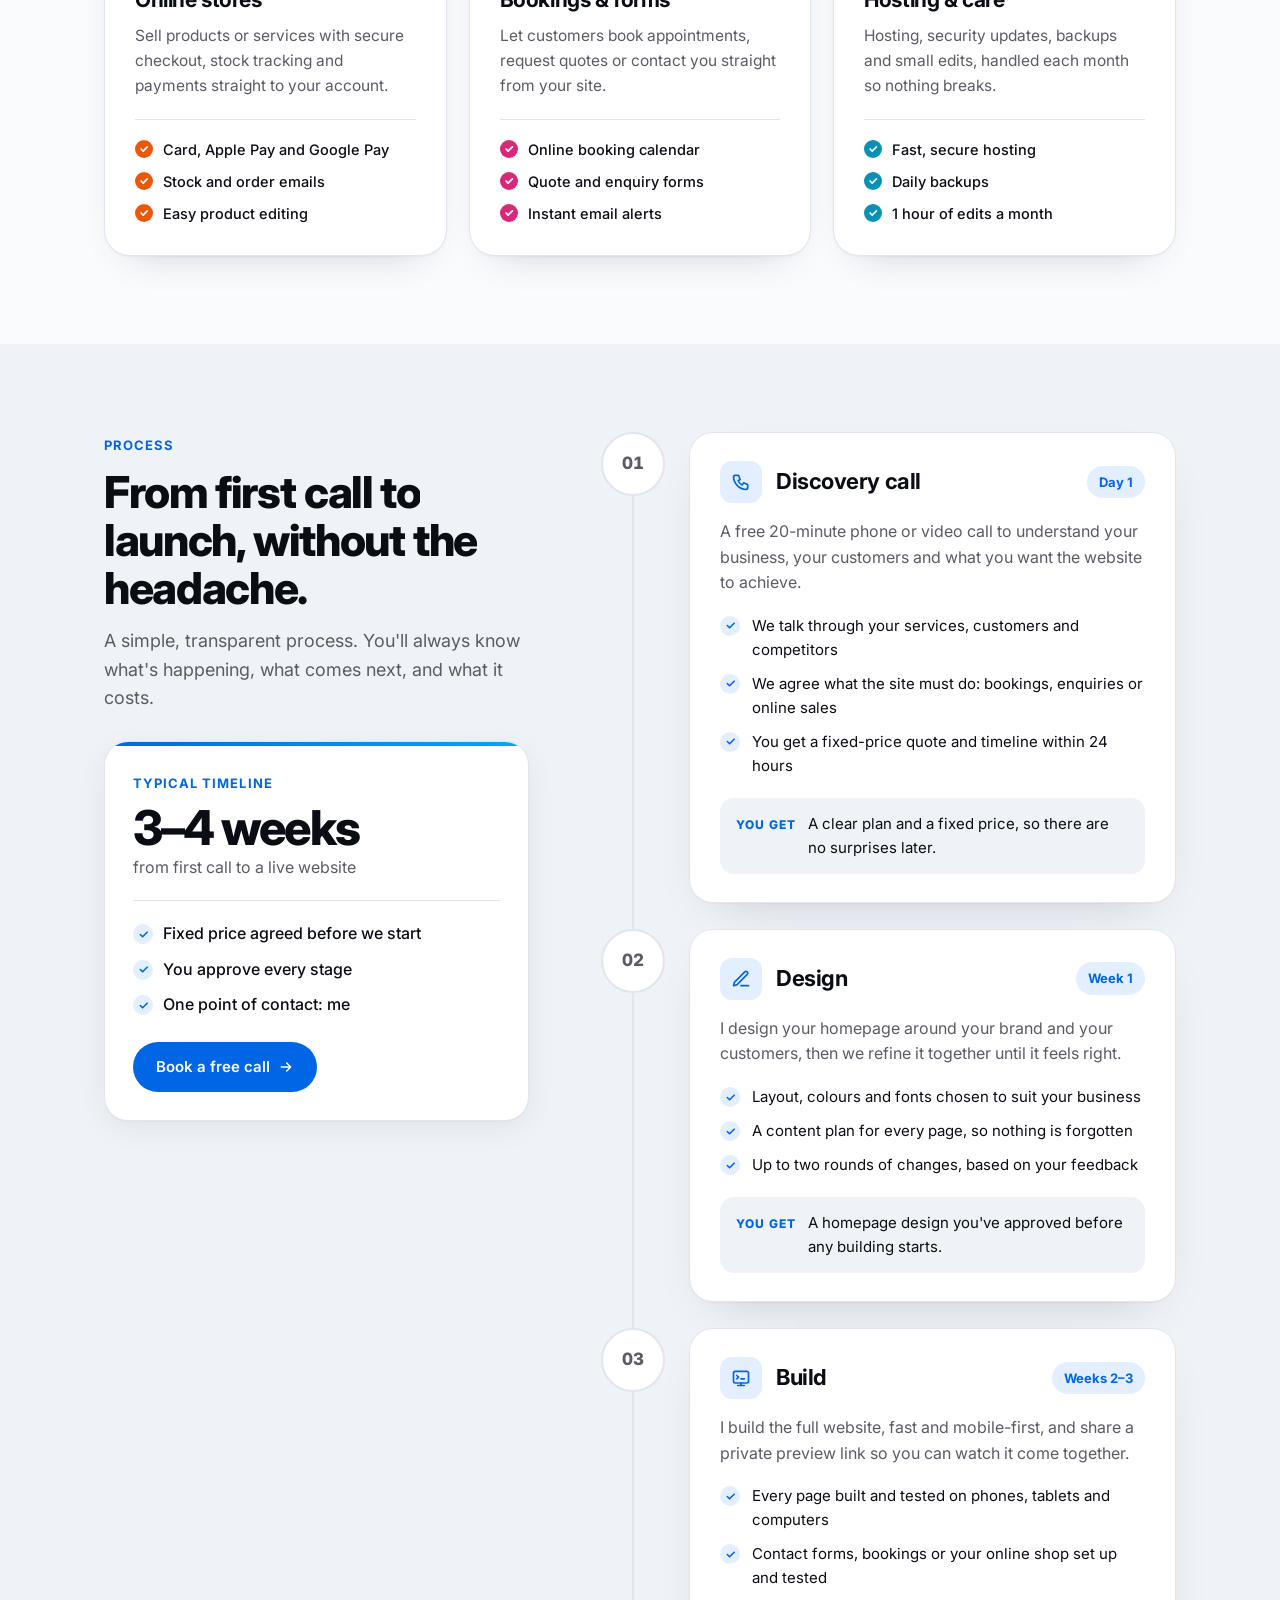
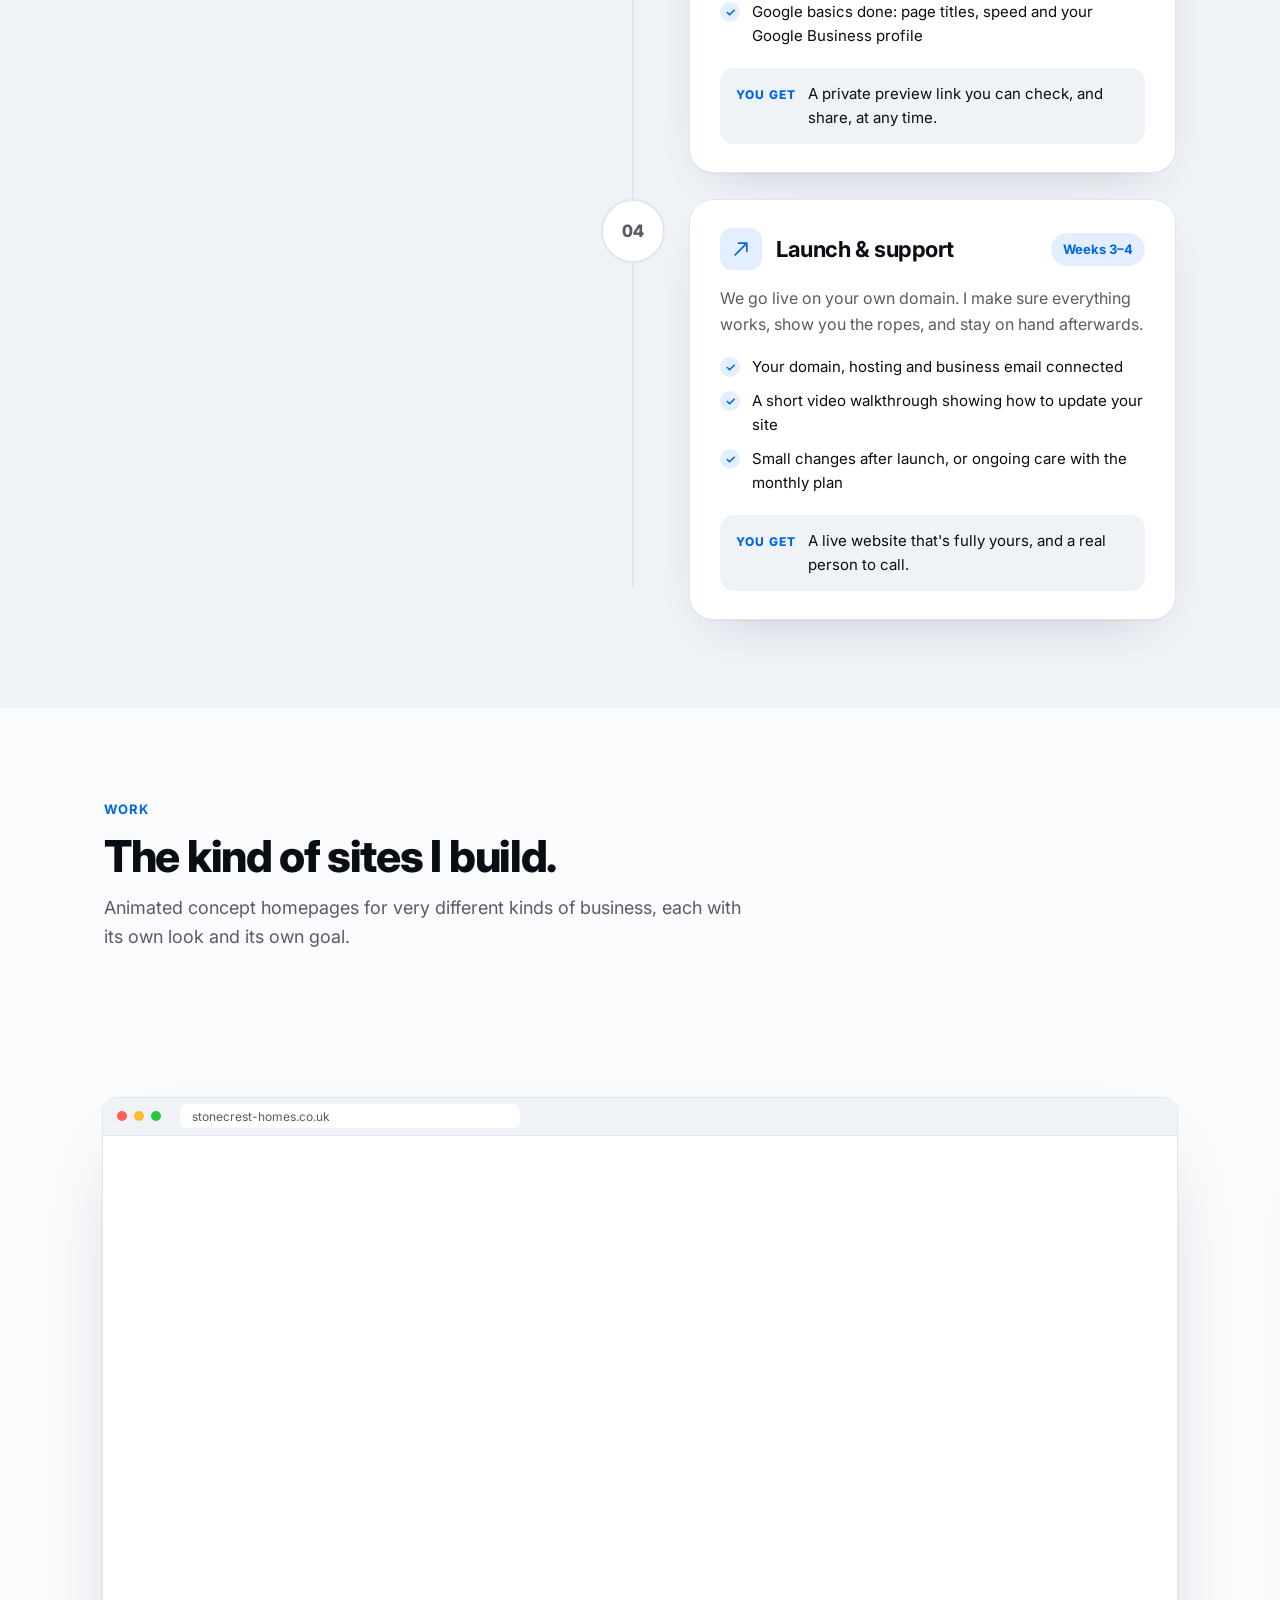
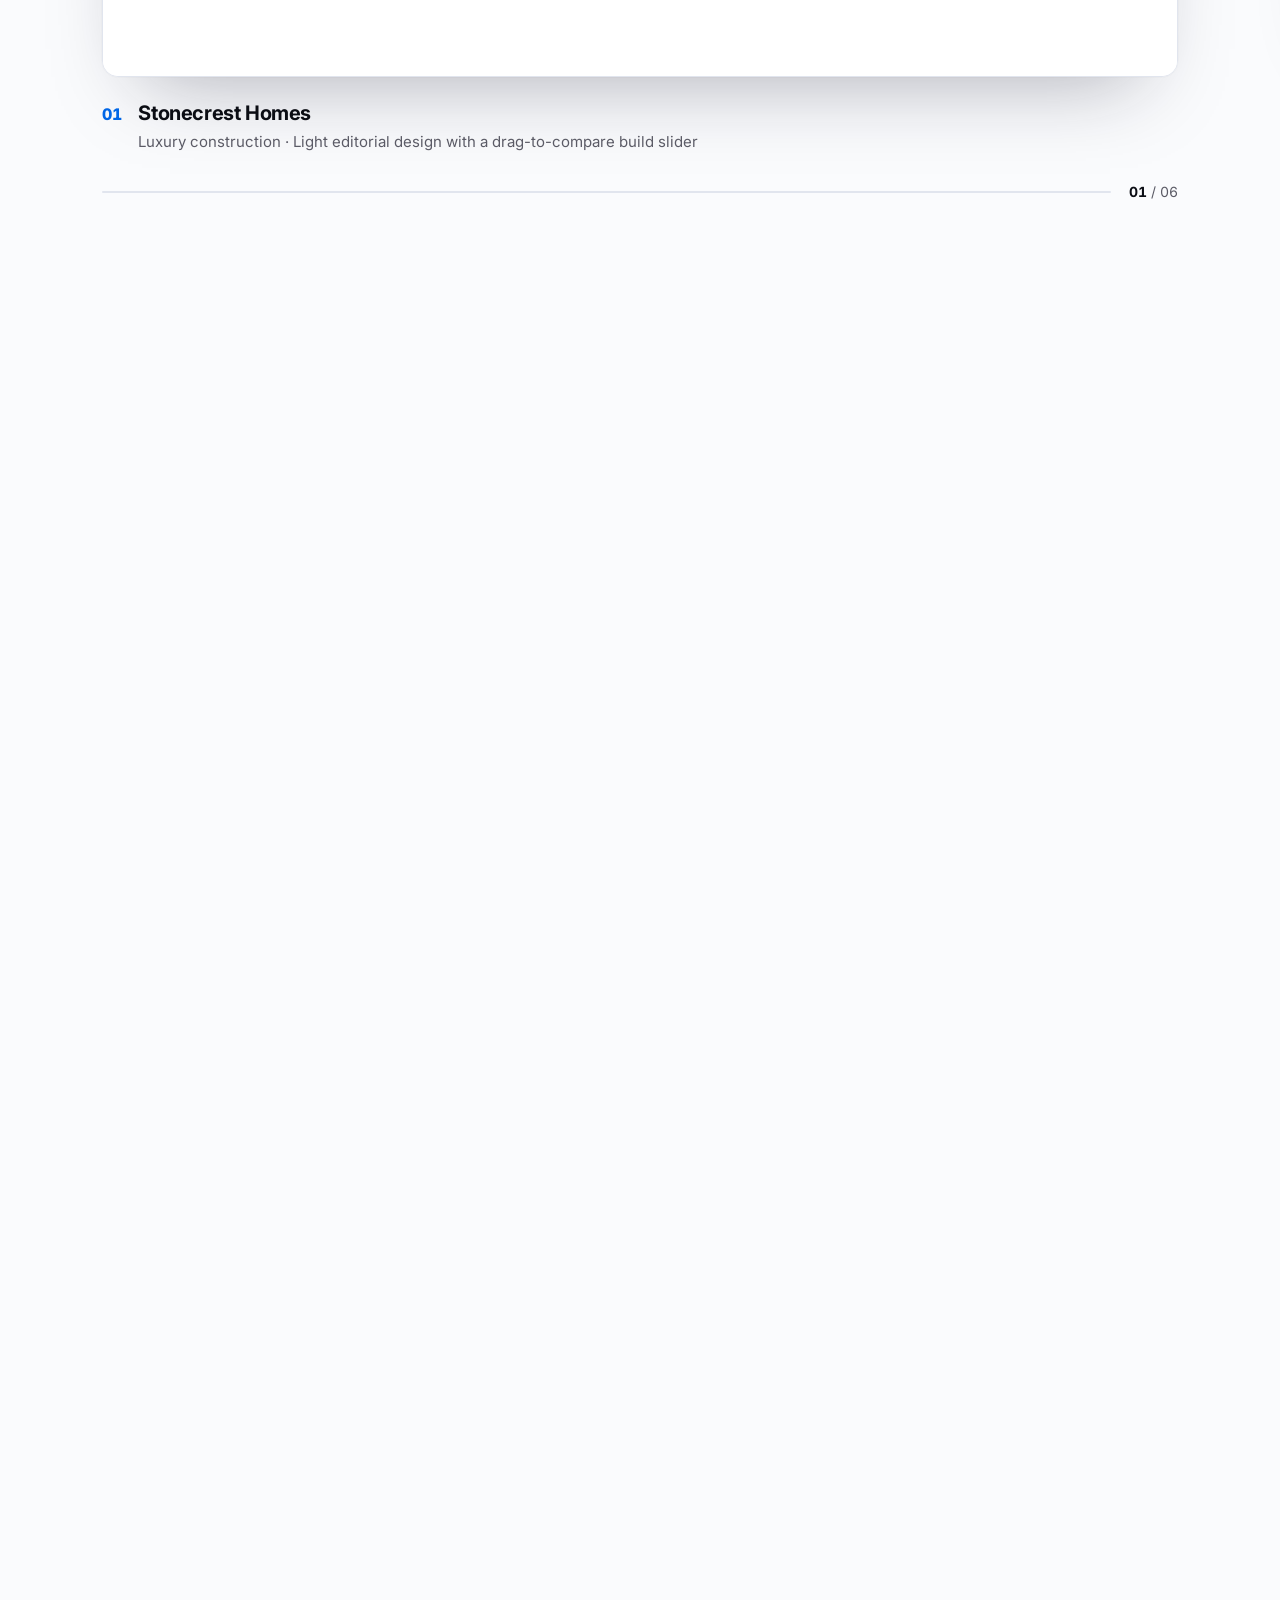
==== commit 14a901bf: "Redesign plumbing and aesthetics concepts; play animations even with reduce-motion on Co-Authored-By" ====
--- a/website/index.html
+++ b/website/index.html
@@ -257,14 +257,14 @@
             <div class="sc-bar" aria-hidden="true"><i></i><i></i><i></i><span>northline-heating.co.uk</span></div>
             <div class="sc-screen"><picture><source media="(max-width: 700px)" srcset="assets/showcase/northline-m.jpg"><img src="assets/showcase/northline.jpg" alt="Full homepage design for Northline, a fictional heating and bathrooms business" draggable="false"></picture></div>
           </div>
-          <figcaption><span class="sc-num">03</span><div><b>Northline</b><span>Plumbing &amp; heating · Teal and amber with an emergency bar, van tracker and price guide</span></div></figcaption>
+          <figcaption><span class="sc-num">03</span><div><b>Northline</b><span>Heating &amp; bathrooms · Ink and copper with an animated pipe, live engineers and an emergency helper</span></div></figcaption>
         </figure>
         <figure class="sc-slide">
           <div class="sc-browser">
             <div class="sc-bar" aria-hidden="true"><i></i><i></i><i></i><span>lumenclinic.co.uk</span></div>
             <div class="sc-screen"><picture><source media="(max-width: 700px)" srcset="assets/showcase/lumen-m.jpg"><img src="assets/showcase/lumen.jpg" alt="Full homepage design for Lumen Skin Clinic, a fictional skin clinic business" draggable="false"></picture></div>
           </div>
-          <figcaption><span class="sc-num">04</span><div><b>Lumen Skin Clinic</b><span>Skin clinic · Soft blush and arches with a treatment finder</span></div></figcaption>
+          <figcaption><span class="sc-num">04</span><div><b>Lumen Skin Clinic</b><span>Aesthetics clinic · Greige and blush with a 12-week skin journey slider and membership card</span></div></figcaption>
         </figure>
         <figure class="sc-slide">
           <div class="sc-browser">
--- a/website/assets/site.css
+++ b/website/assets/site.css
@@ -305,12 +305,7 @@
   input, select, textarea { transition: border-color .25s, box-shadow .25s; }
   input:focus, select:focus, textarea:focus { box-shadow: 0 0 0 4px color-mix(in srgb, var(--accent) 15%, transparent); }
 
-  @media (prefers-reduced-motion: reduce) {
-    html { scroll-behavior: auto; }
-    html.js .reveal, html.js [data-anim] { opacity: 1; }
-    .float, .dot, .plan.featured, .hv-card, .mock-screen img, .phone-screen img { animation: none; }
-    .card:hover, .step:hover, .plan:hover, .concept:hover { transform: none; }
-  }
+  
 
   /* Work: link to concepts page */
   .work-more { margin-top: 24px; display: flex; justify-content: space-between; align-items: center; gap: 16px; flex-wrap: wrap; }
@@ -545,9 +540,9 @@
   @keyframes introReelOpen { from { transform: translate(-50%, -50%) scale(1); opacity: 1; } to { transform: translate(-50%, -50%) scale(1); opacity: 1; width: 100vw; height: 100vh; border-radius: 0; } }
   @keyframes introOut { to { opacity: 0; visibility: hidden; } }
   .intro.skip { display: none; }
-  @media (prefers-reduced-motion: reduce) { .intro { display: none; } }
+  
   .page-wipe { position: fixed; inset: 0; z-index: 400; background: var(--bg); transform: translateY(100%); pointer-events: none; }
-  @media (prefers-reduced-motion: reduce) { html.js .intro { display: none; } }
+  
 
   /* ---- Alive: drifting glows + scroll hint ---- */
   .hero::before, .page-hero::before { animation: drift 16s ease-in-out infinite alternate; }
@@ -556,7 +551,7 @@
   .scroll-hint i { width: 22px; height: 34px; border-radius: 12px; border: 2px solid var(--line); position: relative; }
   .scroll-hint i::after { content: ""; position: absolute; left: 50%; top: 6px; width: 4px; height: 7px; margin-left: -2px; border-radius: 2px; background: var(--accent); animation: wheel 1.8s ease-in-out infinite; }
   @keyframes wheel { 0% { transform: translateY(0); opacity: 1; } 70% { transform: translateY(10px); opacity: 0; } 100% { transform: translateY(0); opacity: 0; } }
-  @media (prefers-reduced-motion: reduce) { .hero::before, .page-hero::before, .scroll-hint i::after { animation: none; } }
+  
 
   .hero, .page-hero { overflow-x: clip; }
 
@@ -621,4 +616,4 @@
   .odo-col { display: inline-block; height: 1em; overflow: hidden; line-height: 1; }
   .odo-strip { display: flex; flex-direction: column; will-change: transform; }
   .odo-strip span { height: 1em; line-height: 1; }
-  @media (prefers-reduced-motion: reduce) { .pp-hot::before { animation: none; } }
+  
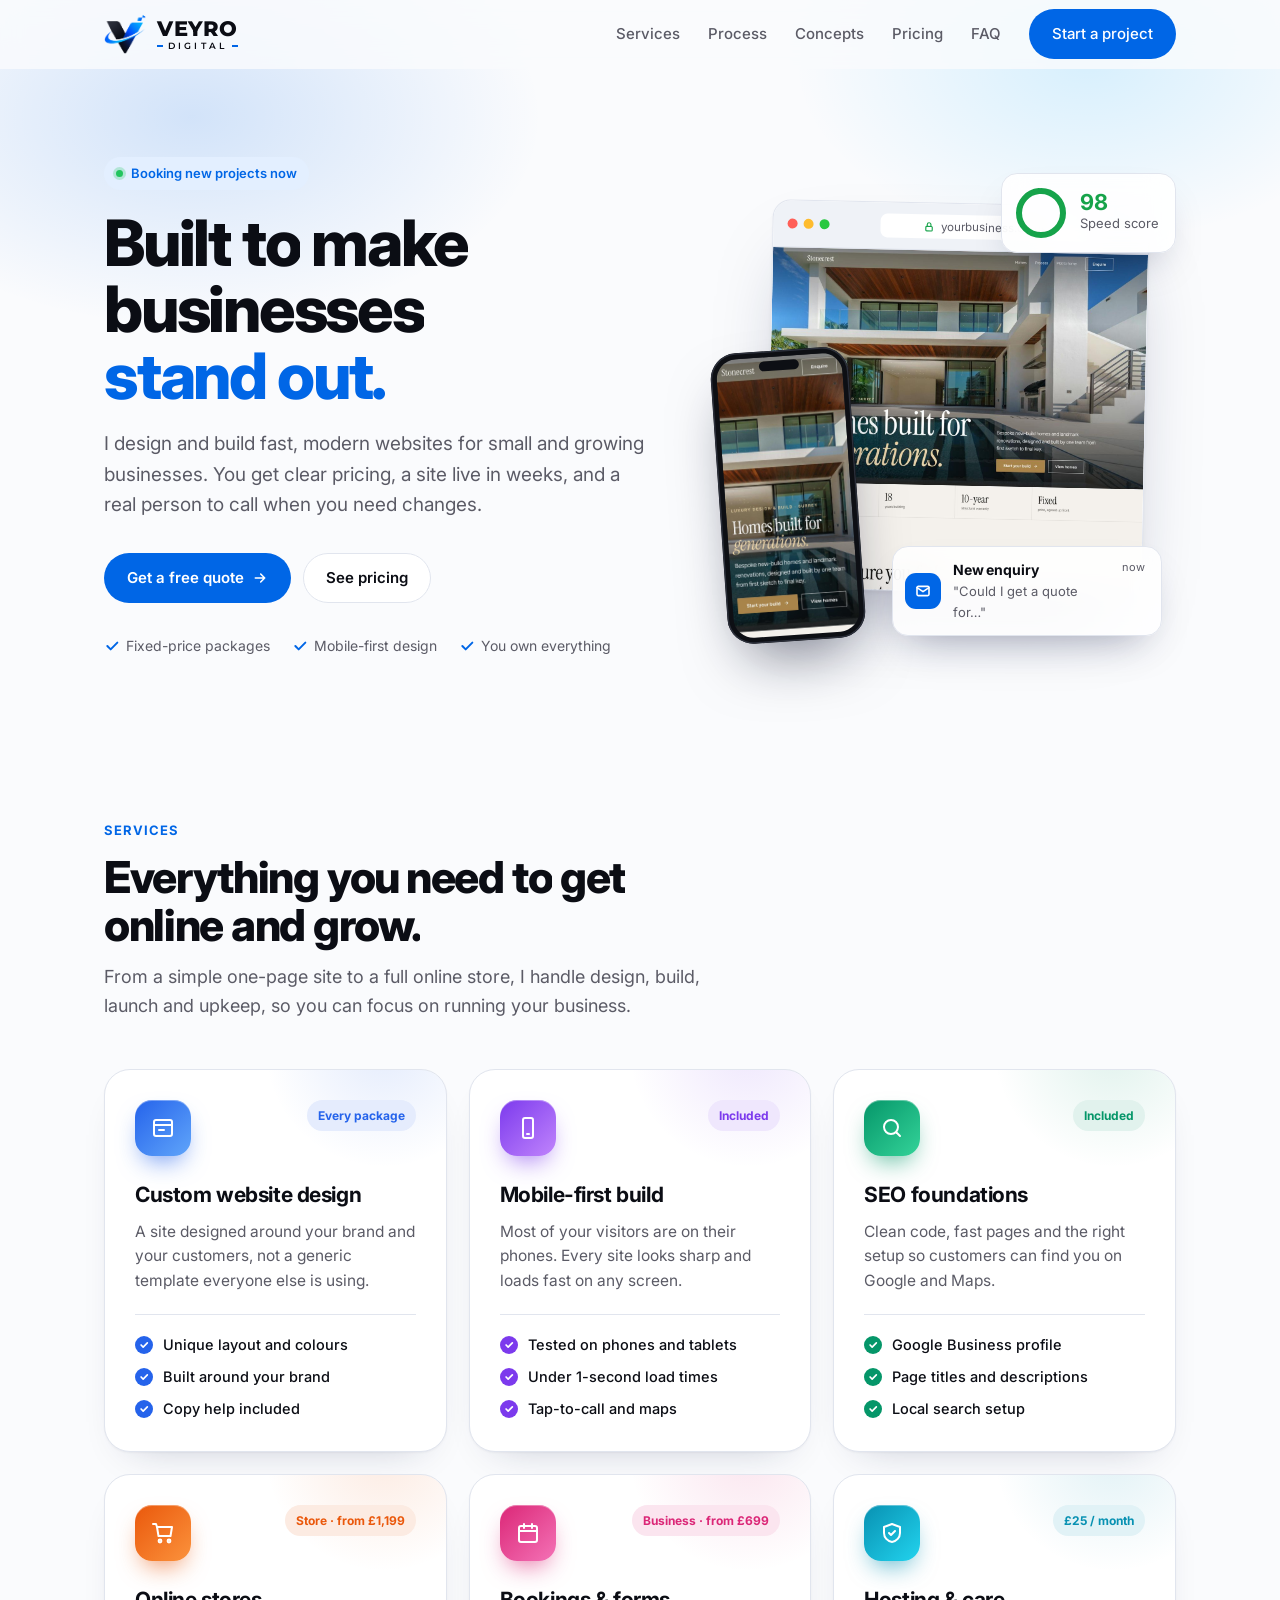
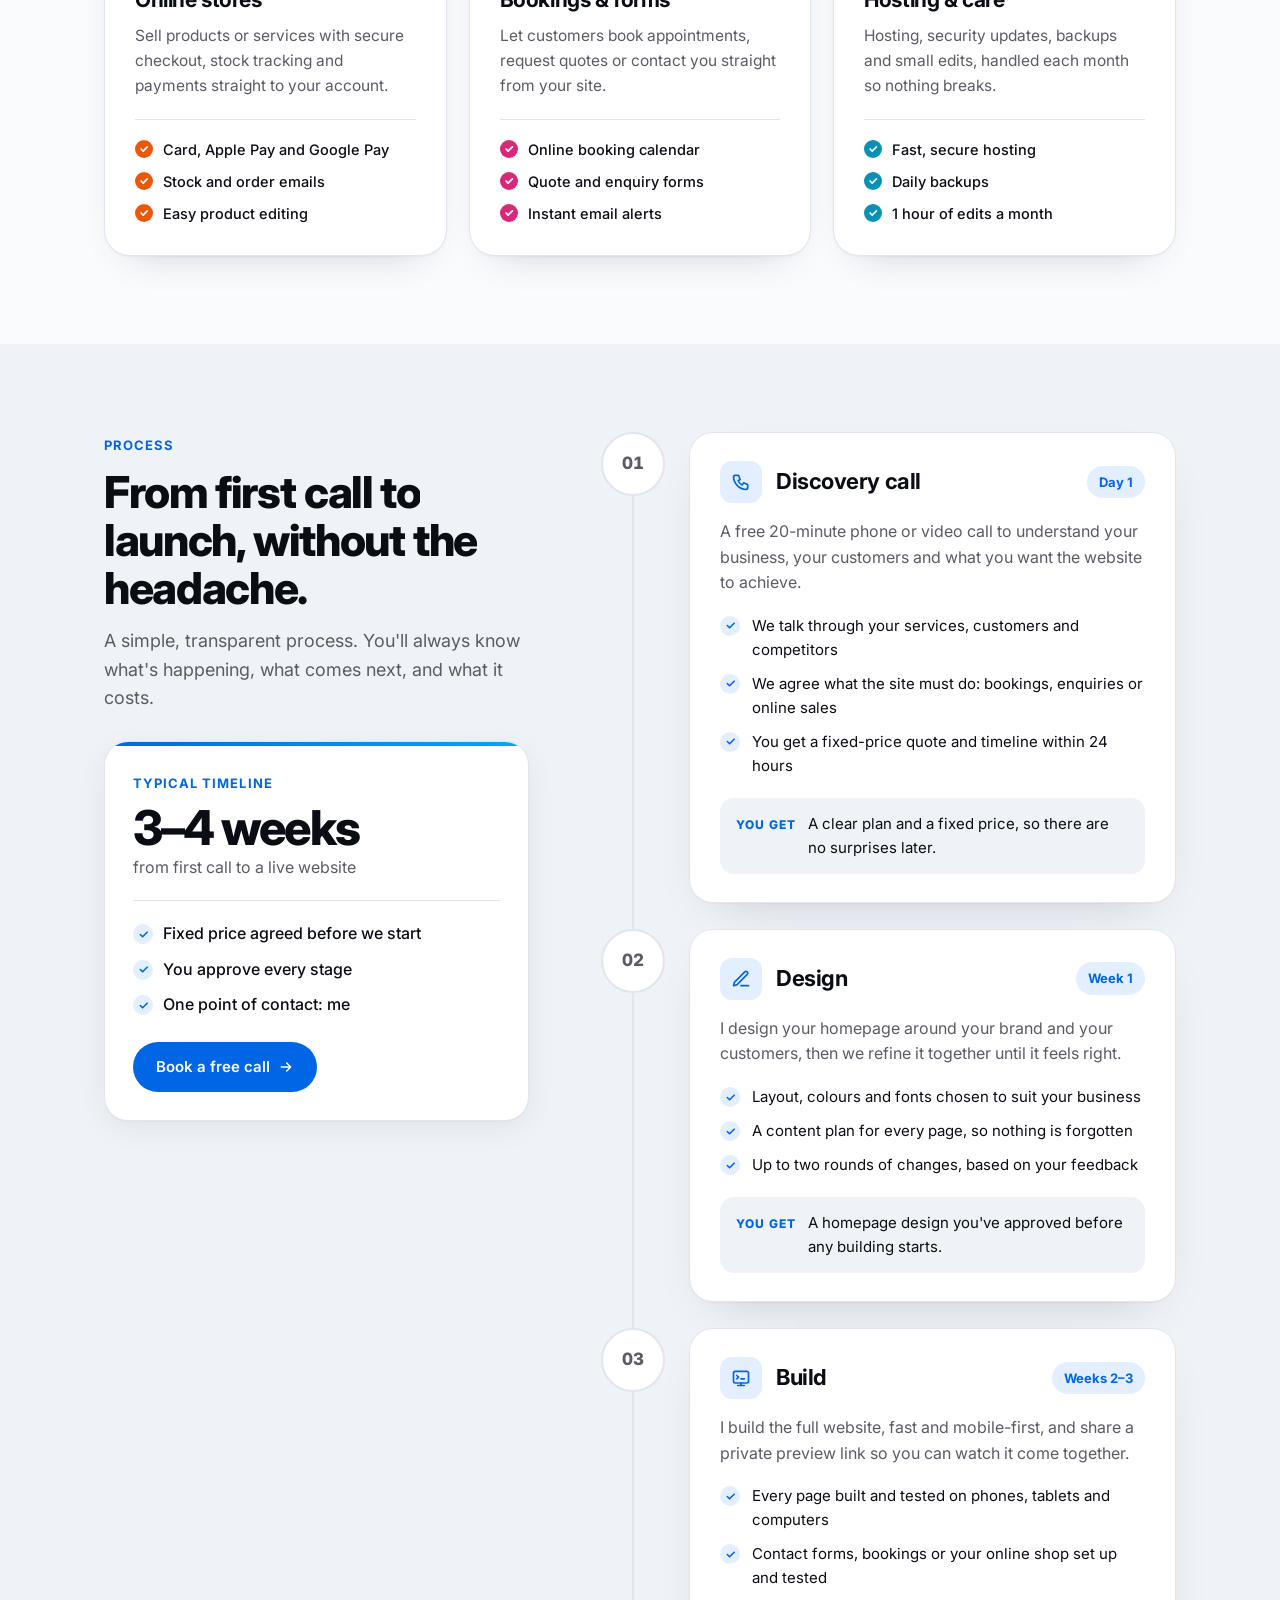
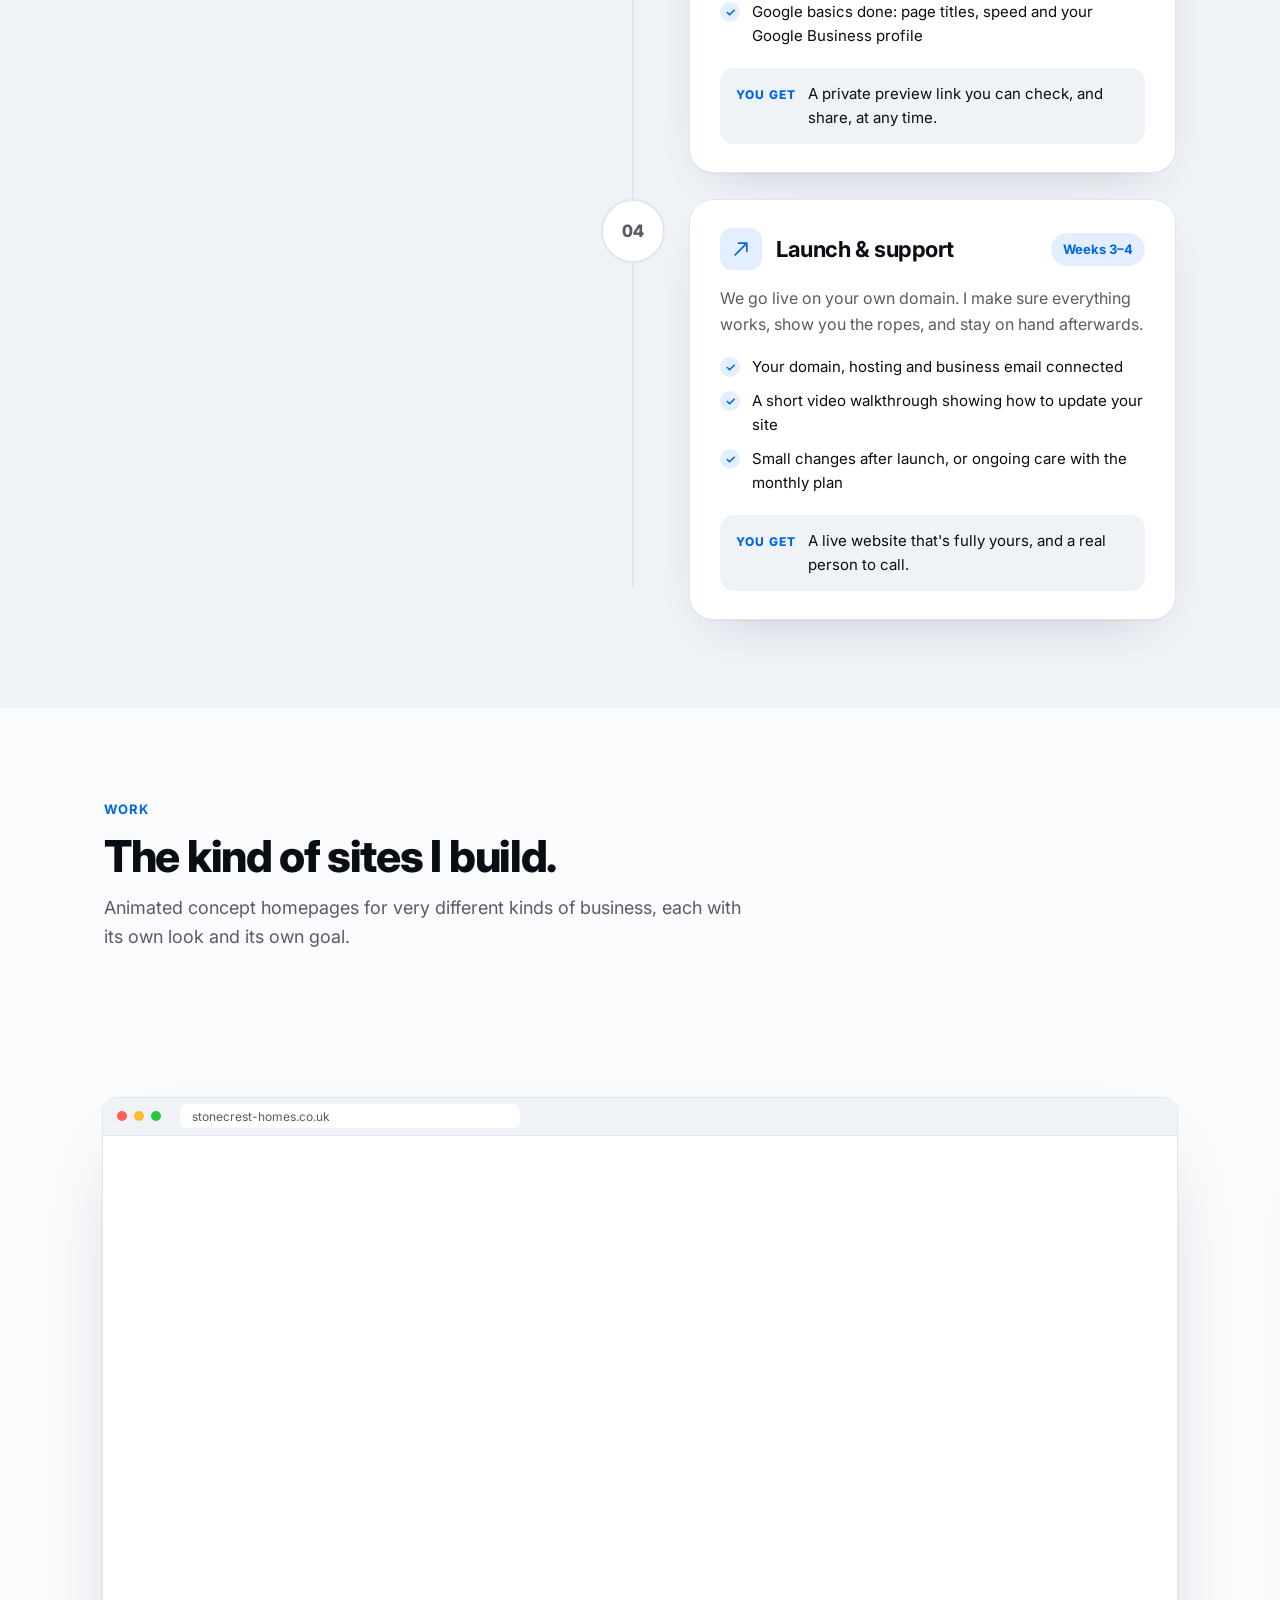
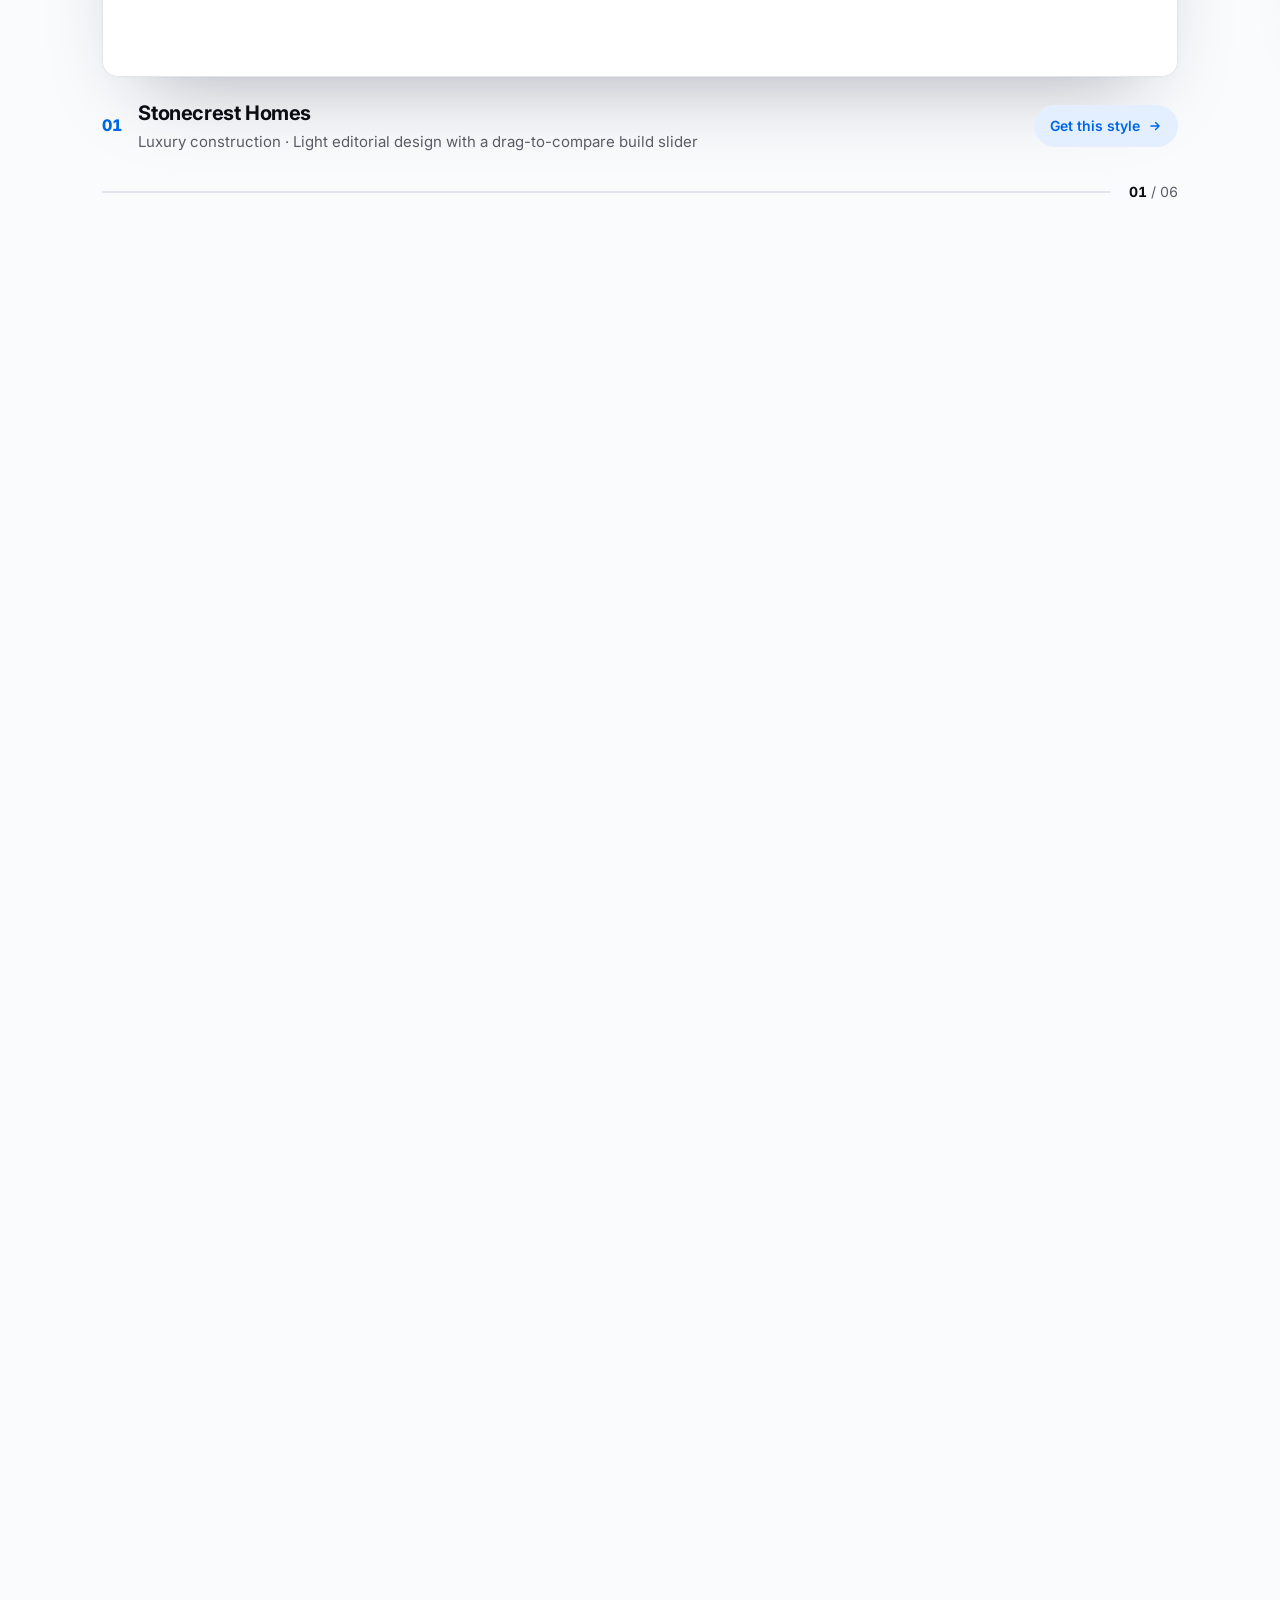
==== commit db421ebe: "Add floating quote and back-to-top buttons, Get this style links, copy email Co-Authored-By: Claude " ====
--- a/website/index.html
+++ b/website/index.html
@@ -243,42 +243,42 @@
             <div class="sc-bar" aria-hidden="true"><i></i><i></i><i></i><span>stonecrest-homes.co.uk</span></div>
             <div class="sc-screen"><picture><source media="(max-width: 700px)" srcset="assets/showcase/stonecrest-m.jpg"><img src="assets/showcase/stonecrest.jpg" alt="Full homepage design for Stonecrest Homes, a fictional luxury construction business" draggable="false"></picture></div>
           </div>
-          <figcaption><span class="sc-num">01</span><div><b>Stonecrest Homes</b><span>Luxury construction · Light editorial design with a drag-to-compare build slider</span></div></figcaption>
+          <figcaption><span class="sc-num">01</span><div><b>Stonecrest Homes</b><span>Luxury construction · Light editorial design with a drag-to-compare build slider</span></div><a class="sc-cta" href="#contact" data-concept="Stonecrest Homes">Get this style <svg width="14" height="14" viewBox="0 0 24 24" fill="none" stroke="currentColor" stroke-width="2.4" stroke-linecap="round" stroke-linejoin="round"><path d="M5 12h14M13 6l6 6-6 6"/></svg></a></figcaption>
         </figure>
         <figure class="sc-slide">
           <div class="sc-browser">
             <div class="sc-bar" aria-hidden="true"><i></i><i></i><i></i><span>faderoom.co.uk</span></div>
             <div class="sc-screen"><picture><source media="(max-width: 700px)" srcset="assets/showcase/fade-room-m.jpg"><img src="assets/showcase/fade-room.jpg" alt="Full homepage design for Fade Room, a fictional barbershop business" draggable="false"></picture></div>
           </div>
-          <figcaption><span class="sc-num">02</span><div><b>Fade Room</b><span>Barbershop · Cinematic charcoal and sage with a glass booking card on the hero</span></div></figcaption>
+          <figcaption><span class="sc-num">02</span><div><b>Fade Room</b><span>Barbershop · Cinematic charcoal and sage with a glass booking card on the hero</span></div><a class="sc-cta" href="#contact" data-concept="Fade Room">Get this style <svg width="14" height="14" viewBox="0 0 24 24" fill="none" stroke="currentColor" stroke-width="2.4" stroke-linecap="round" stroke-linejoin="round"><path d="M5 12h14M13 6l6 6-6 6"/></svg></a></figcaption>
         </figure>
         <figure class="sc-slide">
           <div class="sc-browser">
             <div class="sc-bar" aria-hidden="true"><i></i><i></i><i></i><span>northline-heating.co.uk</span></div>
             <div class="sc-screen"><picture><source media="(max-width: 700px)" srcset="assets/showcase/northline-m.jpg"><img src="assets/showcase/northline.jpg" alt="Full homepage design for Northline, a fictional heating and bathrooms business" draggable="false"></picture></div>
           </div>
-          <figcaption><span class="sc-num">03</span><div><b>Northline</b><span>Heating &amp; bathrooms · Ink and copper with an animated pipe, live engineers and an emergency helper</span></div></figcaption>
+          <figcaption><span class="sc-num">03</span><div><b>Northline</b><span>Heating &amp; bathrooms · Ink and copper with an animated pipe, live engineers and an emergency helper</span></div><a class="sc-cta" href="#contact" data-concept="Northline">Get this style <svg width="14" height="14" viewBox="0 0 24 24" fill="none" stroke="currentColor" stroke-width="2.4" stroke-linecap="round" stroke-linejoin="round"><path d="M5 12h14M13 6l6 6-6 6"/></svg></a></figcaption>
         </figure>
         <figure class="sc-slide">
           <div class="sc-browser">
             <div class="sc-bar" aria-hidden="true"><i></i><i></i><i></i><span>lumenclinic.co.uk</span></div>
             <div class="sc-screen"><picture><source media="(max-width: 700px)" srcset="assets/showcase/lumen-m.jpg"><img src="assets/showcase/lumen.jpg" alt="Full homepage design for Lumen Skin Clinic, a fictional skin clinic business" draggable="false"></picture></div>
           </div>
-          <figcaption><span class="sc-num">04</span><div><b>Lumen Skin Clinic</b><span>Aesthetics clinic · Greige and blush with a 12-week skin journey slider and membership card</span></div></figcaption>
+          <figcaption><span class="sc-num">04</span><div><b>Lumen Skin Clinic</b><span>Aesthetics clinic · Greige and blush with a 12-week skin journey slider and membership card</span></div><a class="sc-cta" href="#contact" data-concept="Lumen Skin Clinic">Get this style <svg width="14" height="14" viewBox="0 0 24 24" fill="none" stroke="currentColor" stroke-width="2.4" stroke-linecap="round" stroke-linejoin="round"><path d="M5 12h14M13 6l6 6-6 6"/></svg></a></figcaption>
         </figure>
         <figure class="sc-slide">
           <div class="sc-browser">
             <div class="sc-bar" aria-hidden="true"><i></i><i></i><i></i><span>pulsefitness.co.uk</span></div>
             <div class="sc-screen"><picture><source media="(max-width: 700px)" srcset="assets/showcase/pulse-m.jpg"><img src="assets/showcase/pulse.jpg" alt="Full homepage design for Pulse Fitness, a fictional gym business" draggable="false"></picture></div>
           </div>
-          <figcaption><span class="sc-num">05</span><div><b>Pulse Fitness</b><span>Gym · Full-bleed photography and electric violet with a class timetable</span></div></figcaption>
+          <figcaption><span class="sc-num">05</span><div><b>Pulse Fitness</b><span>Gym · Full-bleed photography and electric violet with a class timetable</span></div><a class="sc-cta" href="#contact" data-concept="Pulse Fitness">Get this style <svg width="14" height="14" viewBox="0 0 24 24" fill="none" stroke="currentColor" stroke-width="2.4" stroke-linecap="round" stroke-linejoin="round"><path d="M5 12h14M13 6l6 6-6 6"/></svg></a></figcaption>
         </figure>
         <figure class="sc-slide">
           <div class="sc-browser">
             <div class="sc-bar" aria-hidden="true"><i></i><i></i><i></i><span>harbourandco.co.uk</span></div>
             <div class="sc-screen"><picture><source media="(max-width: 700px)" srcset="assets/showcase/harbour-m.jpg"><img src="assets/showcase/harbour.jpg" alt="Full homepage design for Harbour &amp; Co., a fictional estate agent business" draggable="false"></picture></div>
           </div>
-          <figcaption><span class="sc-num">06</span><div><b>Harbour &amp; Co.</b><span>Estate agent · Cream and harbour green with a live mortgage calculator</span></div></figcaption>
+          <figcaption><span class="sc-num">06</span><div><b>Harbour &amp; Co.</b><span>Estate agent · Cream and harbour green with a live mortgage calculator</span></div><a class="sc-cta" href="#contact" data-concept="Harbour & Co.">Get this style <svg width="14" height="14" viewBox="0 0 24 24" fill="none" stroke="currentColor" stroke-width="2.4" stroke-linecap="round" stroke-linejoin="round"><path d="M5 12h14M13 6l6 6-6 6"/></svg></a></figcaption>
         </figure>
       </div>
       <div class="sc-ui" aria-hidden="true"><div class="sc-progress"><span></span></div><div class="sc-count"><b>01</b> / 06</div></div>
@@ -386,6 +386,7 @@
           <li>
             <span class="icon"><svg width="20" height="20" viewBox="0 0 24 24" fill="none" stroke="currentColor" stroke-width="2" stroke-linecap="round" stroke-linejoin="round"><rect x="3" y="5" width="18" height="14" rx="2"/><path d="m3 7 9 6 9-6"/></svg></span>
             <a href="mailto:veyrodigital08@gmail.com">veyrodigital08@gmail.com</a>
+            <button class="copy" type="button" data-copy="veyrodigital08@gmail.com">Copy</button>
           </li>
           <li>
             <span class="icon"><svg width="20" height="20" viewBox="0 0 24 24" fill="none" stroke="currentColor" stroke-width="2" stroke-linecap="round" stroke-linejoin="round"><path d="M5 4h4l2 5-2.5 1.5a11 11 0 0 0 5 5L15 13l5 2v4a2 2 0 0 1-2 2A16 16 0 0 1 3 6a2 2 0 0 1 2-2"/></svg></span>
--- a/website/assets/site.css
+++ b/website/assets/site.css
@@ -617,3 +617,29 @@
   .odo-strip { display: flex; flex-direction: column; will-change: transform; }
   .odo-strip span { height: 1em; line-height: 1; }
   
+
+
+  /* ---- Showcase "Get this style" ---- */
+  .sc-slide figcaption { align-items: center; }
+  .sc-slide figcaption > div { flex: 1; min-width: 0; }
+  .sc-cta { flex: none; display: inline-flex; align-items: center; gap: 8px; padding: 10px 16px; border-radius: 999px; font-size: 14px; font-weight: 600;
+    text-decoration: none; color: var(--accent); background: var(--accent-soft); transition: background .25s, color .25s, transform .3s; }
+  .sc-cta:hover { background: var(--accent); color: var(--accent-ink); }
+  .sc-cta svg { transition: transform .3s; } .sc-cta:hover svg { transform: translateX(3px); }
+  @media (max-width: 700px) { .sc-slide figcaption { flex-wrap: wrap; } .sc-cta { padding: 8px 14px; font-size: 13px; } }
+
+  /* ---- Copy email ---- */
+  .copy { margin-left: 4px; font: 600 12px inherit; font-family: inherit; padding: 5px 10px; border-radius: 999px; border: 1px solid var(--line); background: var(--surface); color: var(--muted); cursor: pointer; transition: all .2s; }
+  .copy:hover { color: var(--accent); border-color: var(--accent); }
+  .copy.done { background: #16a34a; border-color: #16a34a; color: #fff; }
+
+  /* ---- Floating actions ---- */
+  .fab { position: fixed; z-index: 90; right: max(20px, env(safe-area-inset-right, 0px)); bottom: calc(20px + env(safe-area-inset-bottom, 0px));
+    display: flex; gap: 10px; align-items: center; transform: translateY(140%); opacity: 0; pointer-events: none;
+    transition: transform .55s cubic-bezier(.2,.8,.2,1), opacity .4s; }
+  .fab.show { transform: none; opacity: 1; pointer-events: auto; }
+  .fab .btn { box-shadow: 0 14px 34px -10px color-mix(in srgb, var(--accent) 60%, transparent); }
+  .fab-top { width: 48px; height: 48px; border-radius: 50%; display: grid; place-items: center; border: 1px solid var(--line); background: var(--surface); color: var(--text); cursor: pointer;
+    box-shadow: 0 12px 30px -14px rgba(20,30,70,.4); transition: transform .3s; }
+  .fab-top:hover { transform: translateY(-3px); }
+  @media (max-width: 560px) { .fab .btn { padding: 12px 18px; font-size: 14px; } }
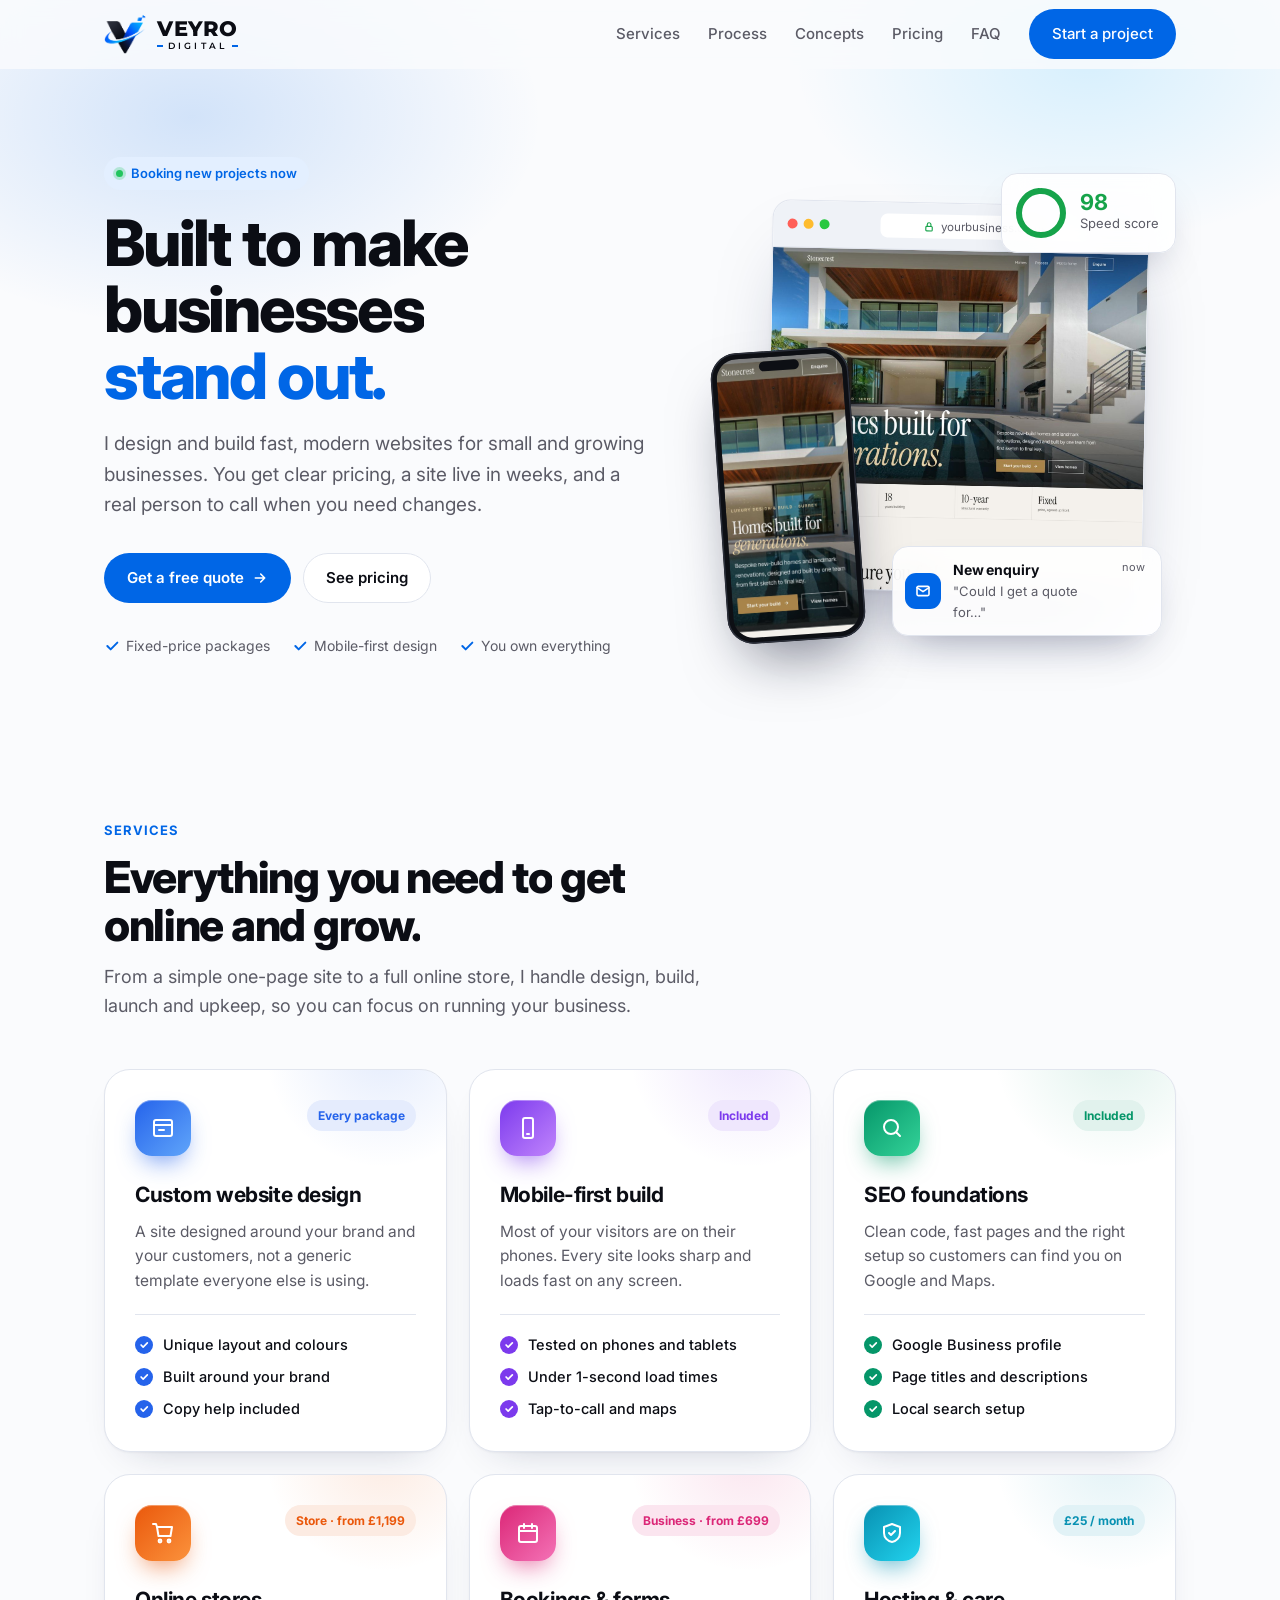
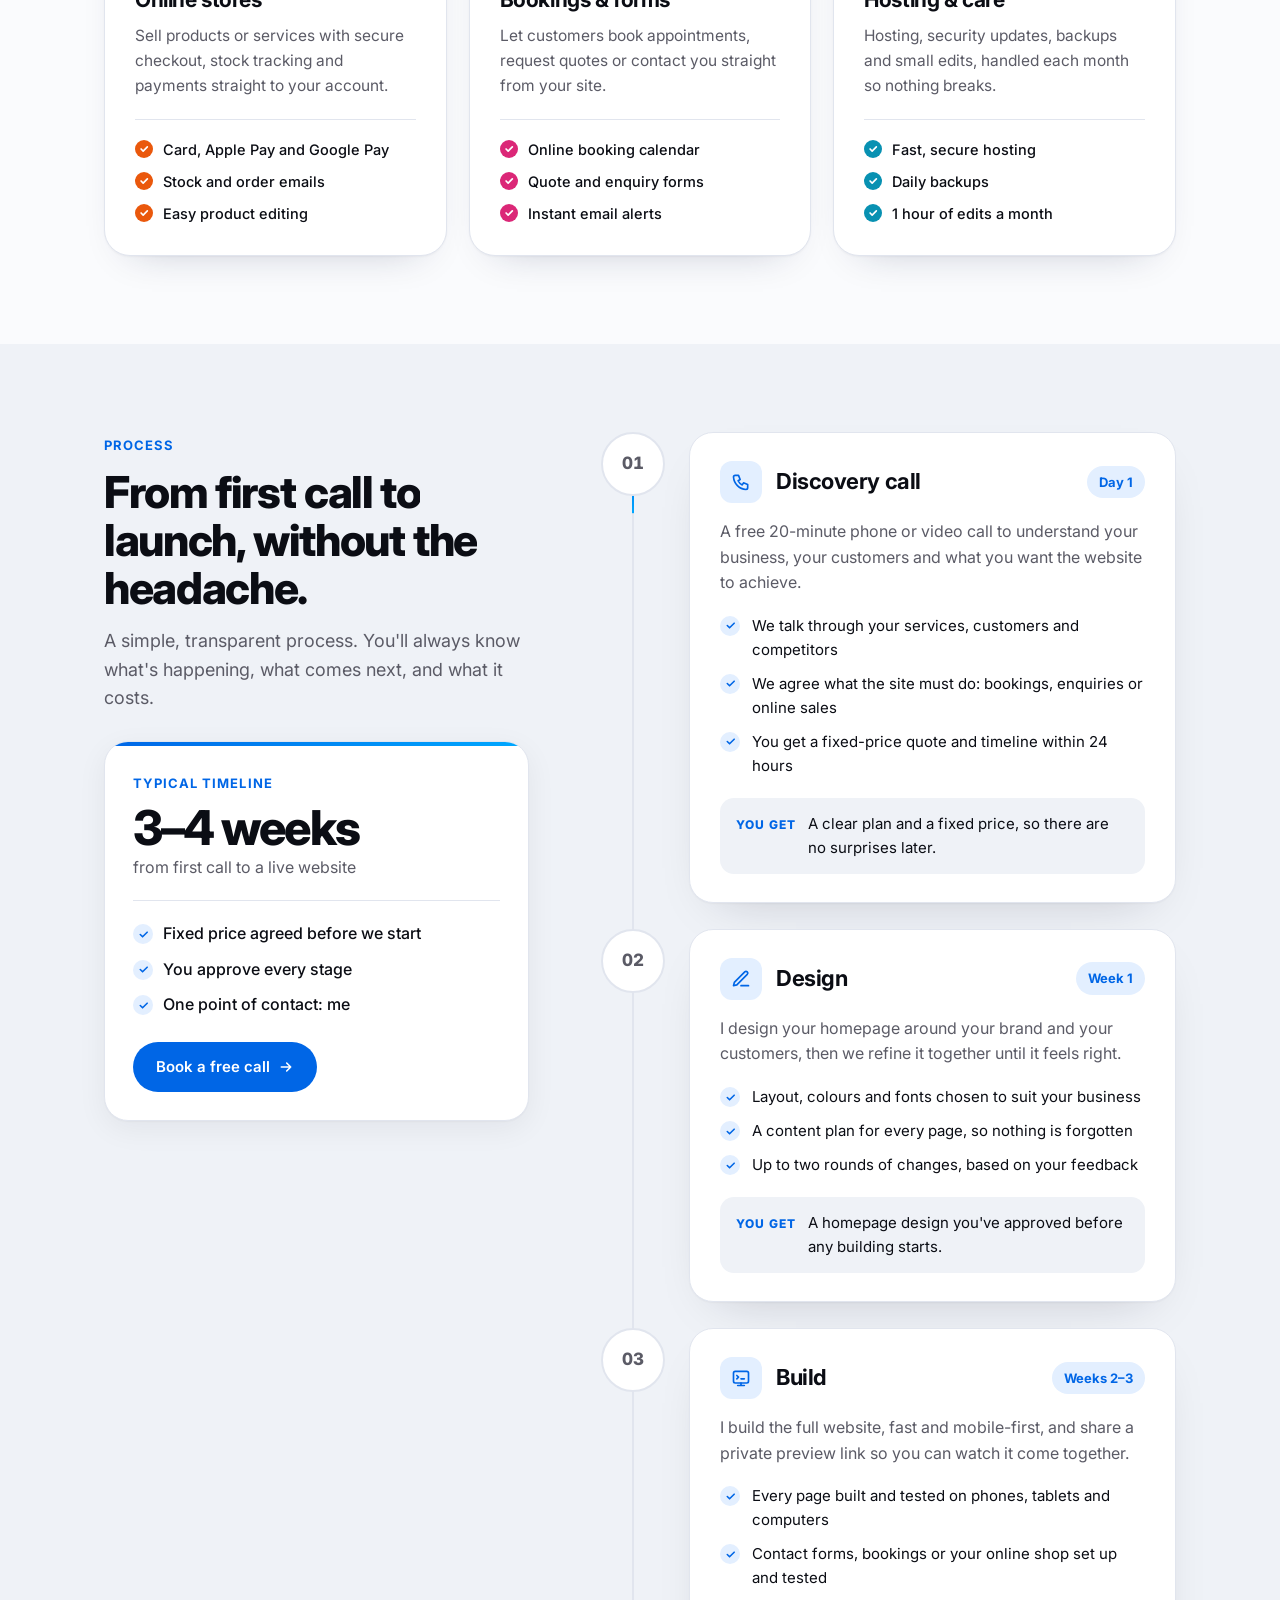
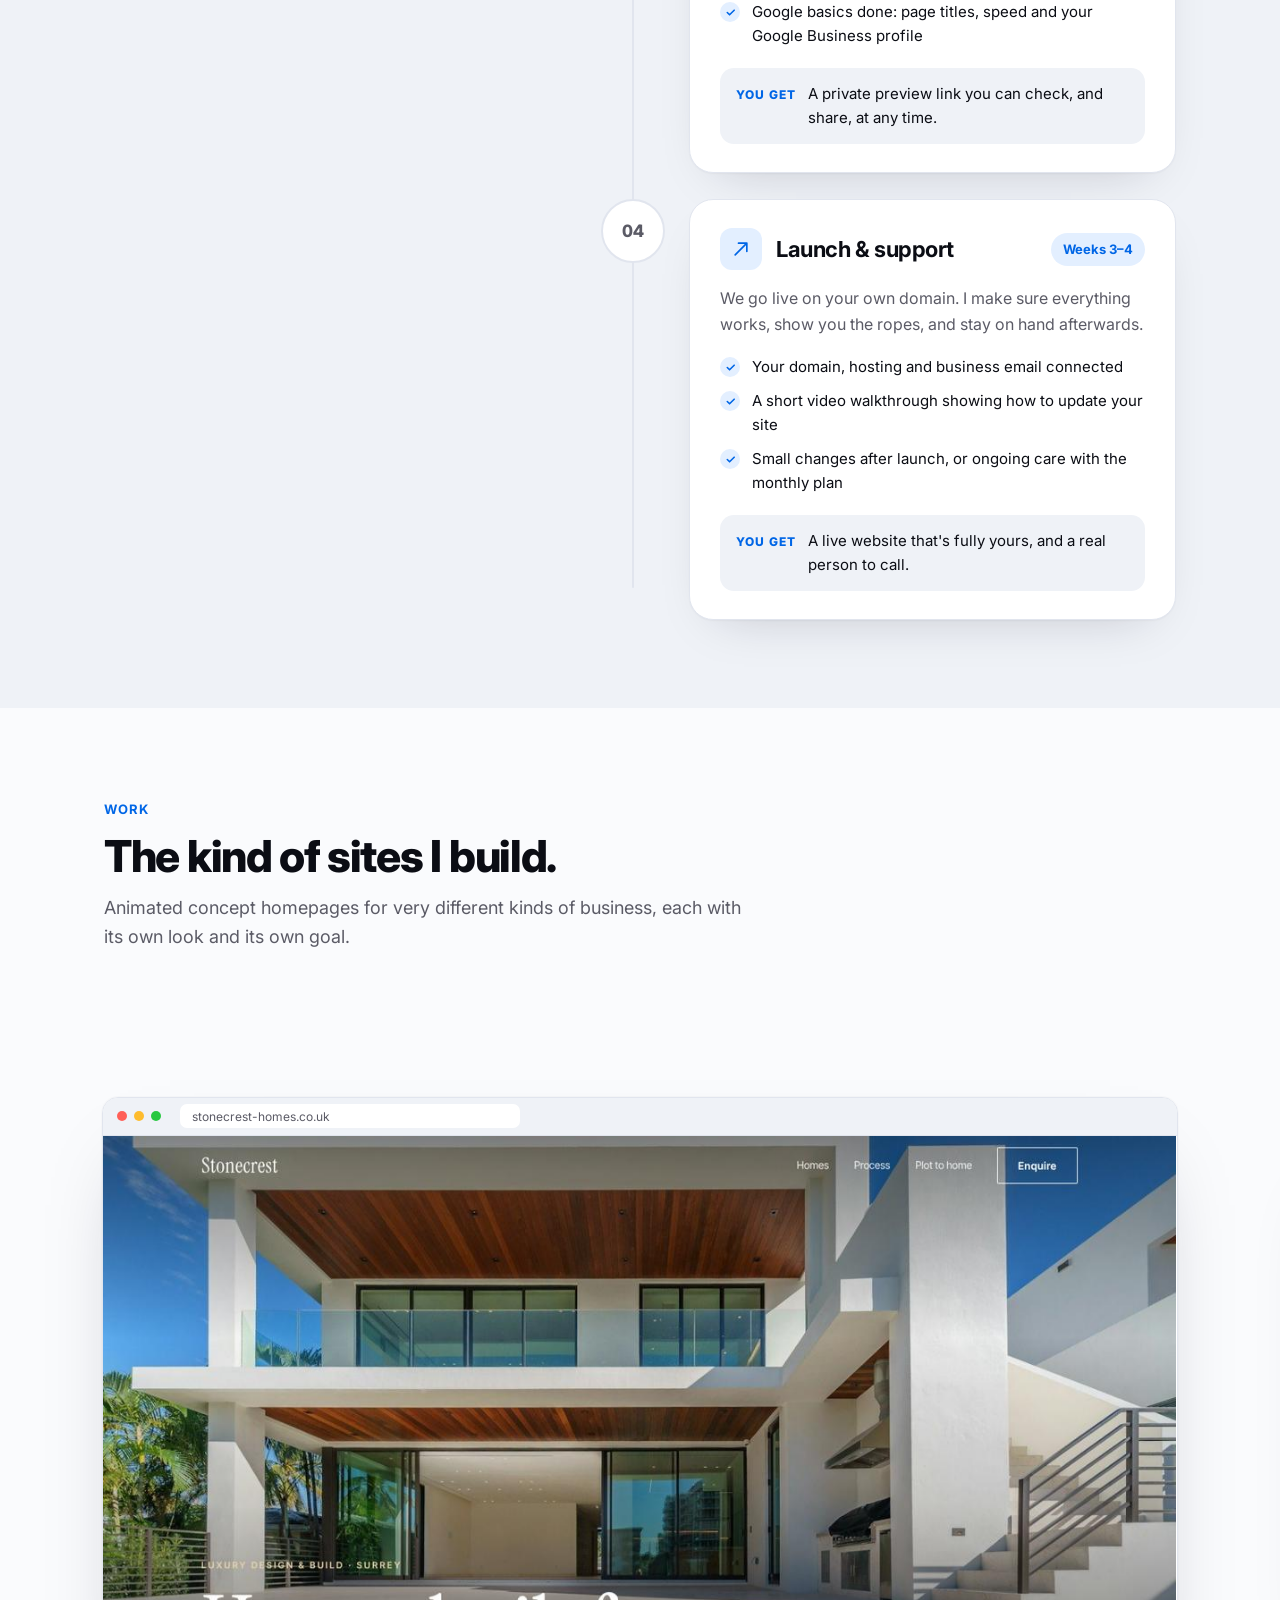
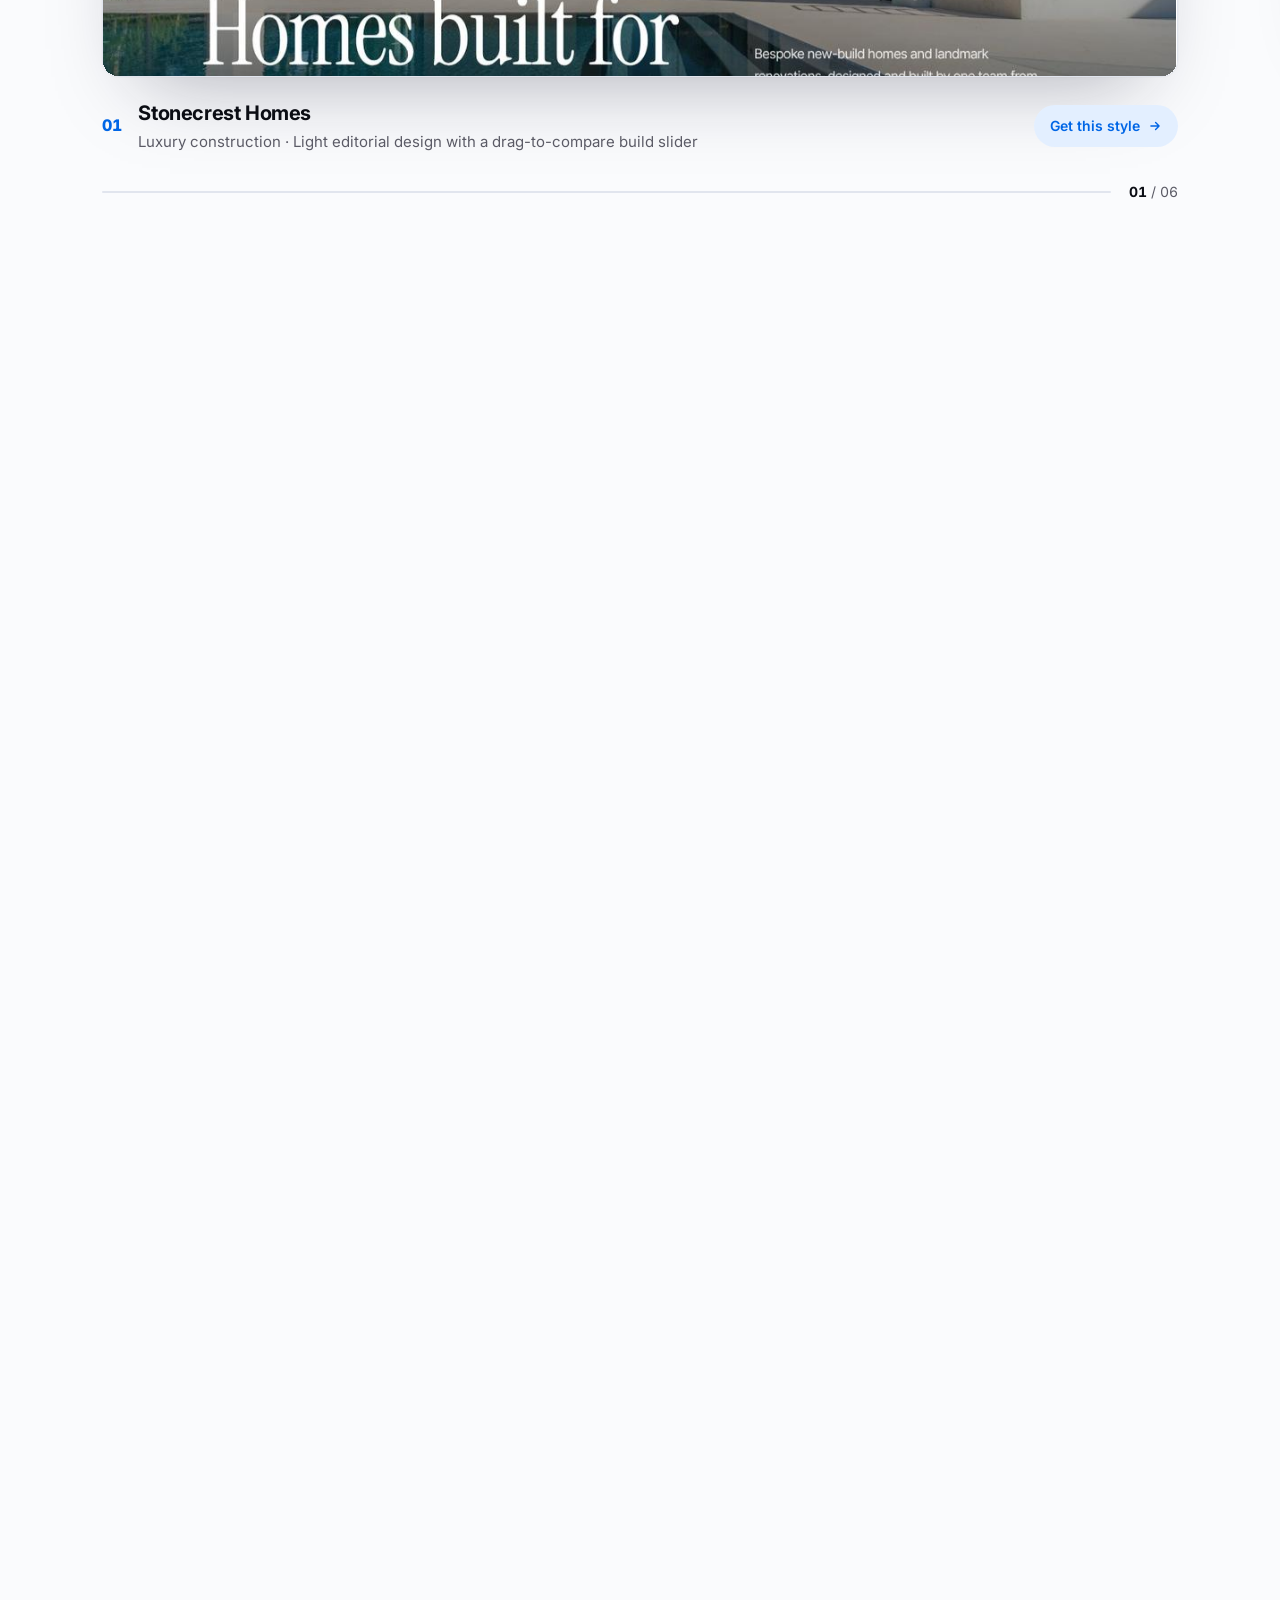
==== commit c266fb90: "Send contact form via FormSubmit; add Netlify config and hosting/domain guide Co-Authored-By: Claude" ====
--- a/website/index.html
+++ b/website/index.html
@@ -417,8 +417,15 @@
           </label>
         </div>
         <label>Tell me about your project<textarea name="message" required placeholder="What does your business do, and what should the website help with?"></textarea></label>
-        <button class="btn btn-primary" type="submit">Send message</button>
-        <p class="form-msg" id="formMsg" role="status">This opens your email app with your message filled in.</p>
+        <input type="text" name="_honey" class="hp" tabindex="-1" autocomplete="off" aria-hidden="true">
+        <button class="btn btn-primary" type="submit" id="sendBtn">Send message</button>
+        <p class="form-msg" id="formMsg" role="status">I'll reply within one business day.</p>
+        <div class="form-done" id="formDone" hidden>
+          <span class="done-tick"><svg width="30" height="30" viewBox="0 0 24 24" fill="none" stroke="currentColor" stroke-width="3" stroke-linecap="round" stroke-linejoin="round"><path d="m5 12 5 5L20 7"/></svg></span>
+          <h3>Message sent</h3>
+          <p>Thanks, <span id="doneName">there</span>. I'll get back to you within one business day with ideas and a quote.</p>
+          <button class="btn btn-ghost" type="button" id="sendAnother">Send another message</button>
+        </div>
       </form>
     </div>
   </section>
@@ -465,19 +472,48 @@
     btn.addEventListener("click", () => { planSelect.value = btn.dataset.plan; })
   );
 
-  // Contact form → opens the visitor's email app
+  // Contact form → sends straight to the inbox via FormSubmit (formsubmit.co).
+  // The first message ever sent triggers a one-time activation email to CONTACT_EMAIL.
   const form = document.getElementById("contactForm");
   const msg = document.getElementById("formMsg");
-  form.addEventListener("submit", e => {
+  const sendBtn = document.getElementById("sendBtn");
+  const done = document.getElementById("formDone");
+  const mailtoFallback = d => {
+    const subject = `Website enquiry from ${d.get("name")}${d.get("business") ? " (" + d.get("business") + ")" : ""}`;
+    const body = `Name: ${d.get("name")}\nEmail: ${d.get("email")}\nBusiness: ${d.get("business") || "-"}\nPackage: ${d.get("plan")}\n\n${d.get("message")}`;
+    window.location.href = `mailto:${CONTACT_EMAIL}?subject=${encodeURIComponent(subject)}&body=${encodeURIComponent(body)}`;
+  };
+  form.addEventListener("submit", async e => {
     e.preventDefault();
     if (!form.checkValidity()) { msg.textContent = "Please fill in your name, a valid email, and a short message."; window.VeyroFX && VeyroFX.shake(form); form.reportValidity(); return; }
     const d = new FormData(form);
-    const subject = `Website enquiry from ${d.get("name")}${d.get("business") ? " (" + d.get("business") + ")" : ""}`;
-    const body = `Name: ${d.get("name")}\nEmail: ${d.get("email")}\nBusiness: ${d.get("business") || "-"}\nPackage: ${d.get("plan")}\n\n${d.get("message")}`;
-    window.VeyroFX && VeyroFX.pop(form.querySelector("button[type=submit]"));
-    window.location.href = `mailto:${CONTACT_EMAIL}?subject=${encodeURIComponent(subject)}&body=${encodeURIComponent(body)}`;
-    msg.textContent = "Thanks! Your email app should open now. If it doesn't, email " + CONTACT_EMAIL + " directly.";
+    if (d.get("_honey")) return;  // a bot filled the hidden field
+    window.VeyroFX && VeyroFX.pop(sendBtn);
+    sendBtn.disabled = true; sendBtn.textContent = "Sending…"; msg.textContent = "";
+    try {
+      const res = await fetch(`https://formsubmit.co/ajax/${CONTACT_EMAIL}`, {
+        method: "POST",
+        headers: { "Content-Type": "application/json", "Accept": "application/json" },
+        body: JSON.stringify({
+          name: d.get("name"), email: d.get("email"), business: d.get("business") || "-", package: d.get("plan"), message: d.get("message"),
+          _subject: `New website enquiry from ${d.get("name")}`, _replyto: d.get("email"), _template: "table", _captcha: "false",
+        }),
+      });
+      const out = await res.json().catch(() => ({}));
+      if (!res.ok || String(out.success) === "false") throw new Error(out.message || "Send failed");
+      document.getElementById("doneName").textContent = String(d.get("name")).split(" ")[0];
+      form.classList.add("is-done"); done.hidden = false;
+      if (window.gsap) gsap.from(done.children, { y: 20, opacity: 0, duration: .7, stagger: .08, ease: "power3.out" });
+      form.reset();
+    } catch (err) {
+      msg.innerHTML = `Sorry, that didn't send. Try again, email <b>${CONTACT_EMAIL}</b>, or <button type="button" class="copy" id="useMail">open in your email app</button>`;
+      document.getElementById("useMail").addEventListener("click", () => mailtoFallback(d));
+      window.VeyroFX && VeyroFX.shake(form);
+    } finally {
+      sendBtn.disabled = false; sendBtn.textContent = "Send message";
+    }
   });
+  document.getElementById("sendAnother").addEventListener("click", () => { form.classList.remove("is-done"); done.hidden = true; msg.textContent = "I'll reply within one business day."; });
 
   // Coming from a concept's "I want something like this" button: pre-fill the form
   const concept = new URLSearchParams(location.search).get("concept");
--- a/website/assets/site.css
+++ b/website/assets/site.css
@@ -643,3 +643,14 @@
     box-shadow: 0 12px 30px -14px rgba(20,30,70,.4); transition: transform .3s; }
   .fab-top:hover { transform: translateY(-3px); }
   @media (max-width: 560px) { .fab .btn { padding: 12px 18px; font-size: 14px; } }
+
+
+  /* ---- Contact form states ---- */
+  .hp { position: absolute; left: -9999px; width: 1px; height: 1px; opacity: 0; }
+  #contactForm { position: relative; }
+  #contactForm button[disabled] { opacity: .7; cursor: progress; }
+  .form-done { position: absolute; inset: 0; border-radius: inherit; background: var(--surface); display: flex; flex-direction: column; align-items: center; justify-content: center; text-align: center; padding: 30px; gap: 6px; }
+  .form-done[hidden] { display: none; }
+  .form-done h3 { margin: 12px 0 0; font-size: 26px; letter-spacing: -.02em; }
+  .form-done p { color: var(--muted); max-width: 340px; margin: 0 0 16px; }
+  .done-tick { width: 64px; height: 64px; border-radius: 50%; display: grid; place-items: center; background: #16a34a; color: #fff; box-shadow: 0 0 0 10px color-mix(in srgb, #16a34a 15%, transparent); }
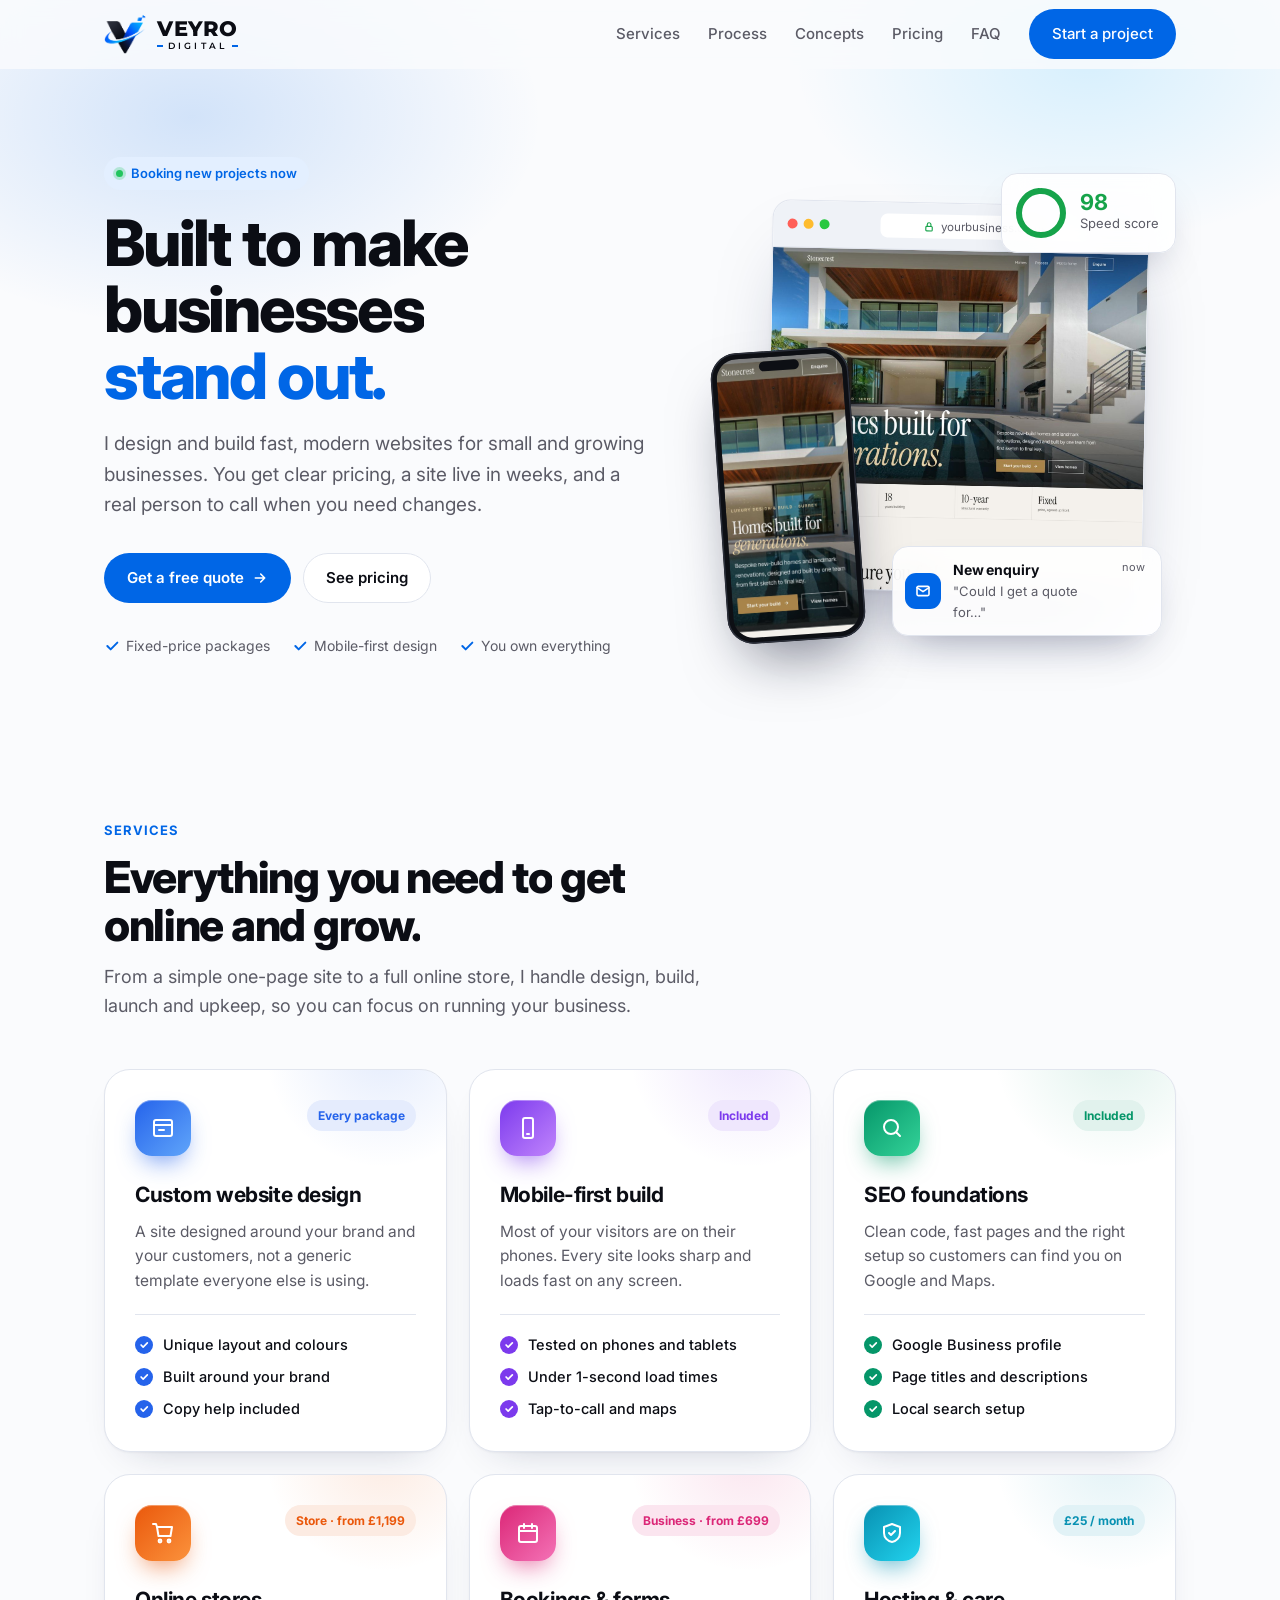
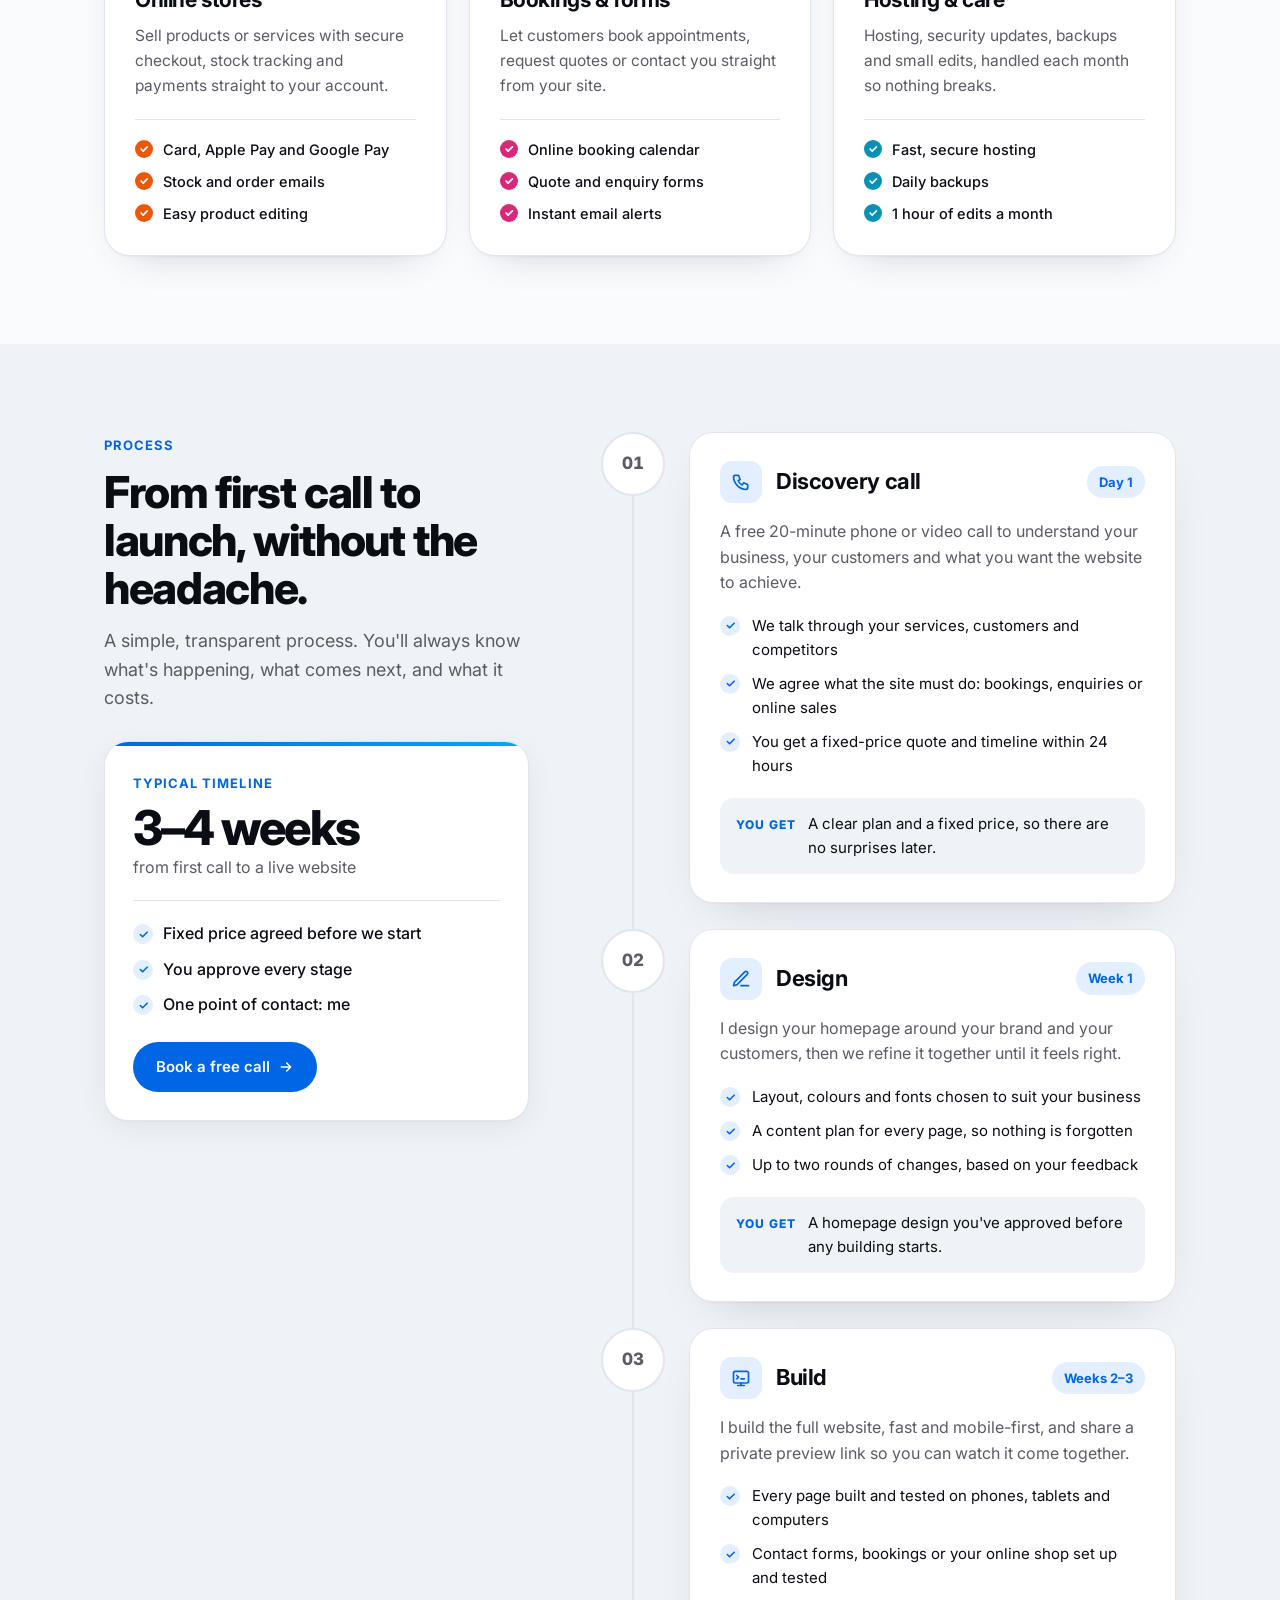
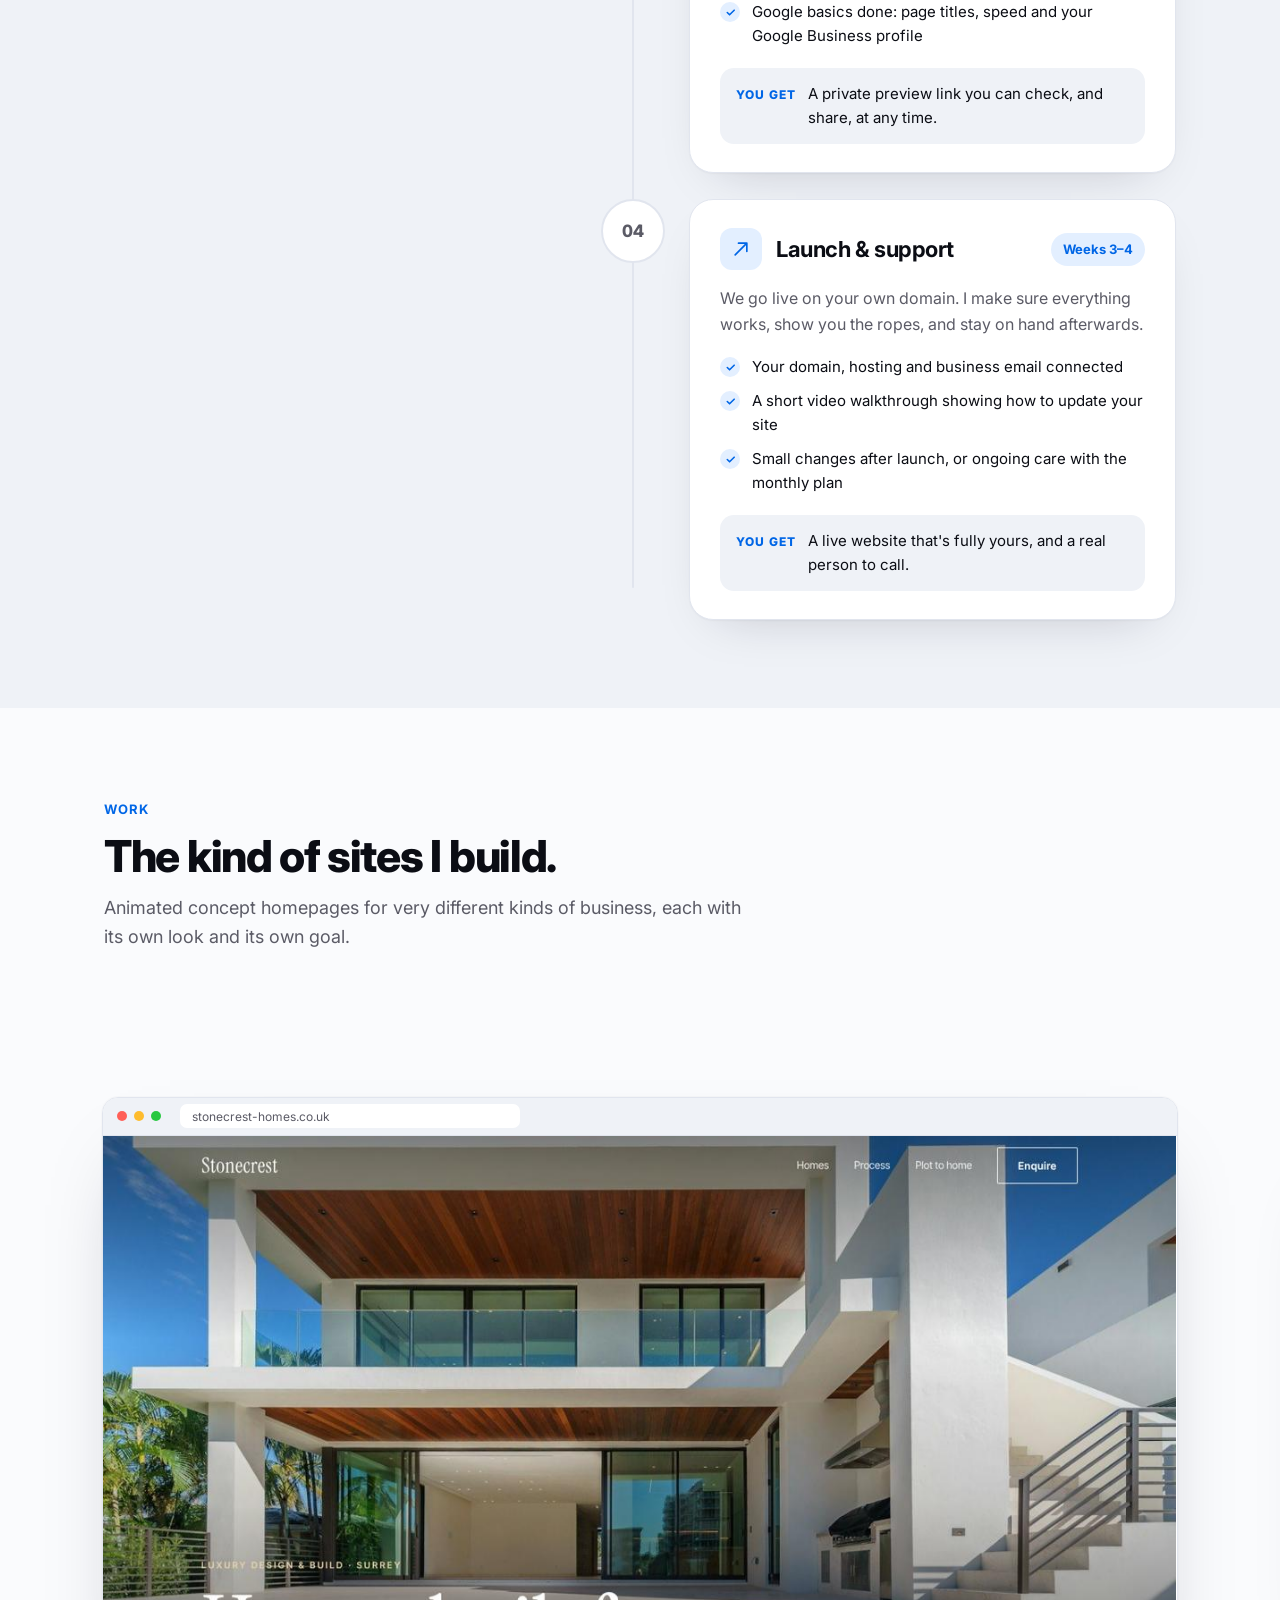
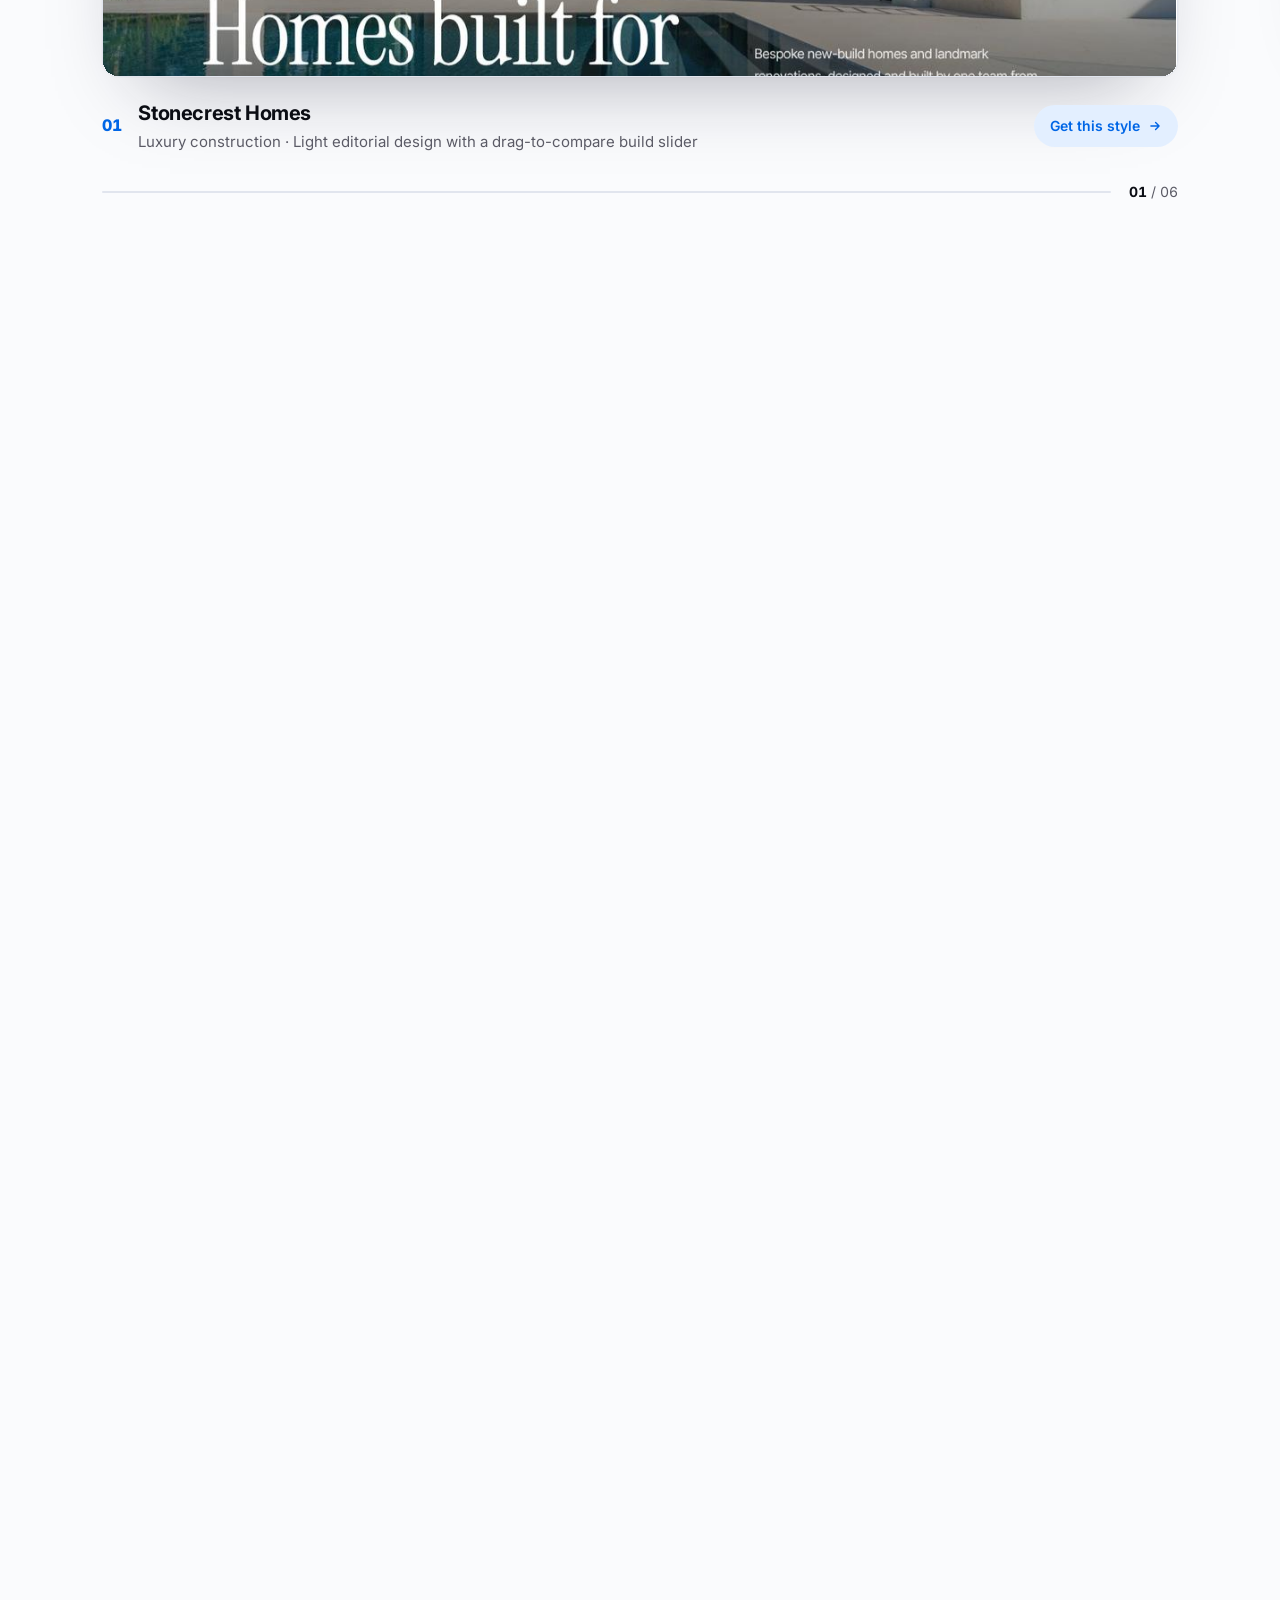
==== commit a559efb3: "Explain preview mode when the contact form can't reach FormSubmit Co-Authored-By: Claude Opus 5.5 <n" ====
--- a/website/index.html
+++ b/website/index.html
@@ -506,6 +506,12 @@
       if (window.gsap) gsap.from(done.children, { y: 20, opacity: 0, duration: .7, stagger: .08, ease: "power3.out" });
       form.reset();
     } catch (err) {
+      // Preview links (claude.ai) and local files block outside services, so explain that rather than showing an error
+      const isPreview = location.protocol === "file:" || /claude\.ai$|claudeusercontent\.com$|claude\.site$/.test(location.hostname);
+      if (isPreview) {
+        msg.innerHTML = `<b>Preview mode:</b> this preview can't send emails. Once the site is live, this form sends messages straight to ${CONTACT_EMAIL}.`;
+        return;
+      }
       msg.innerHTML = `Sorry, that didn't send. Try again, email <b>${CONTACT_EMAIL}</b>, or <button type="button" class="copy" id="useMail">open in your email app</button>`;
       document.getElementById("useMail").addEventListener("click", () => mailtoFallback(d));
       window.VeyroFX && VeyroFX.shake(form);
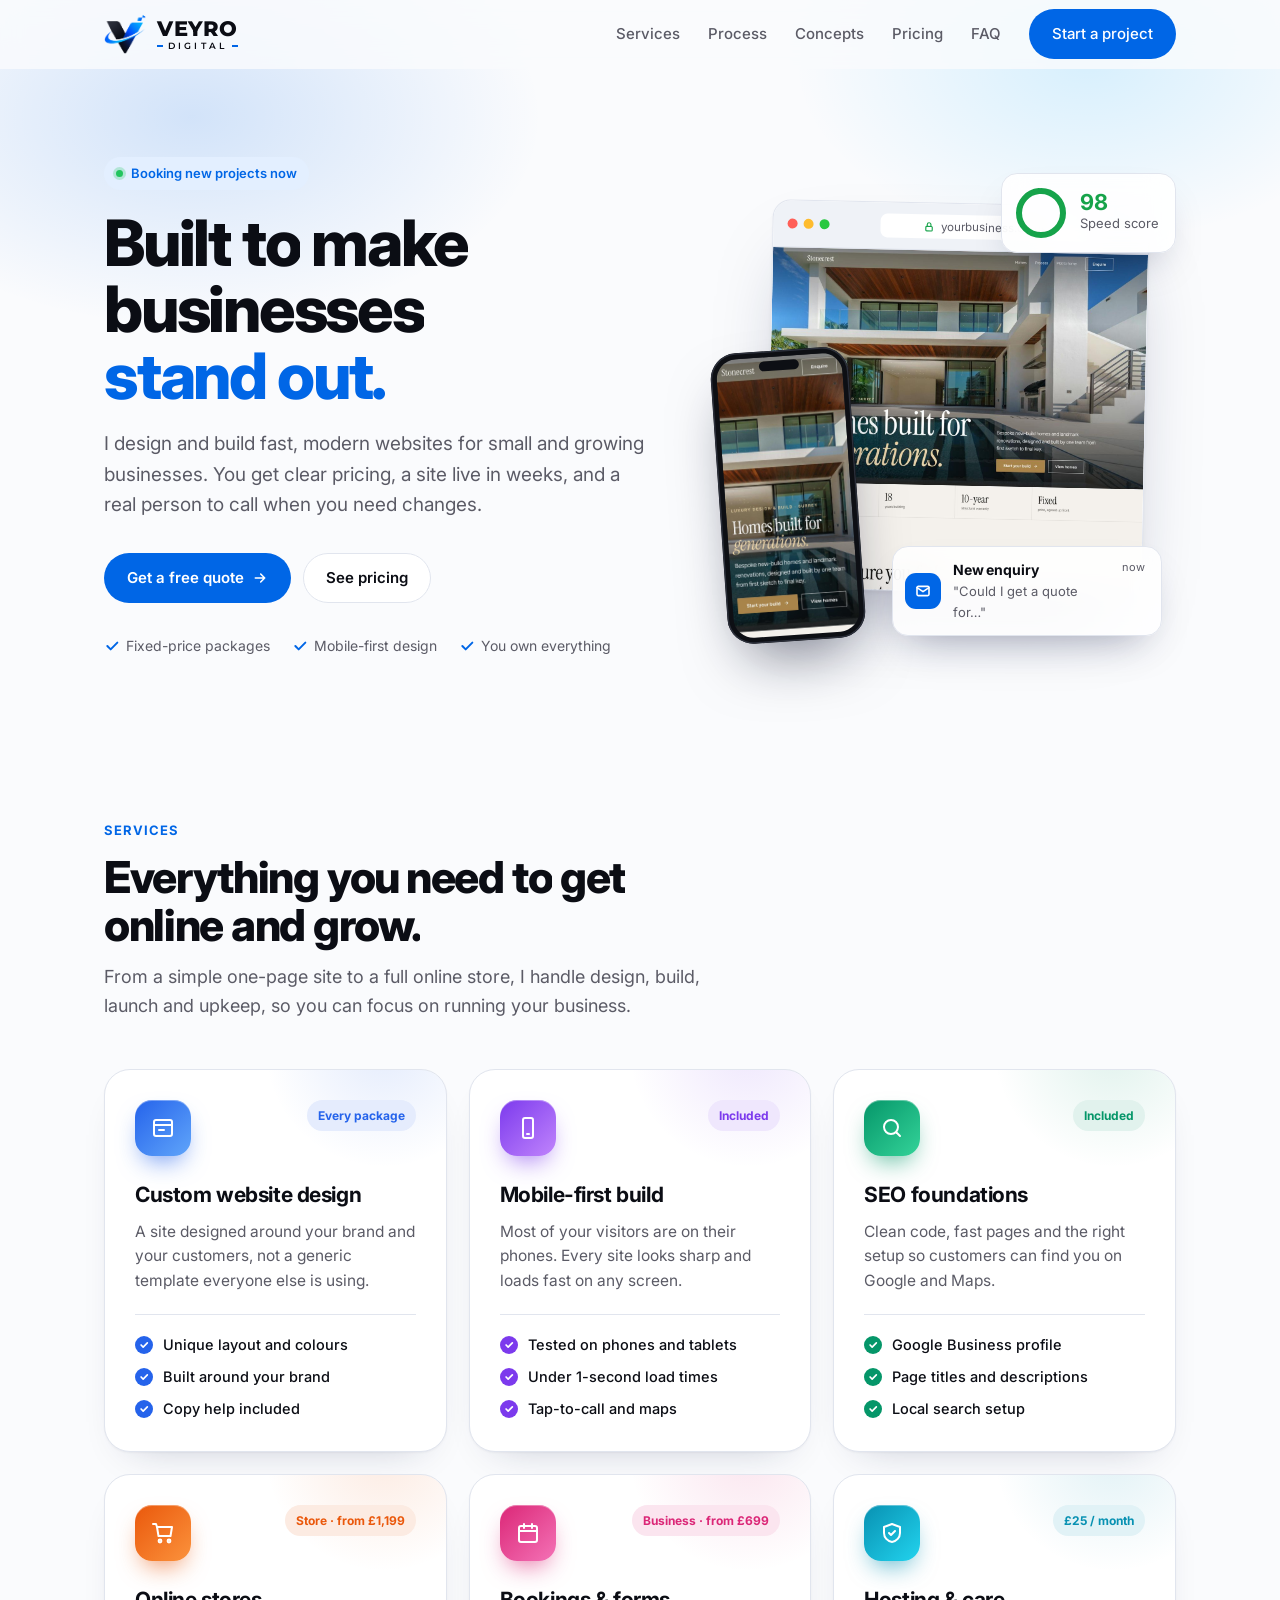
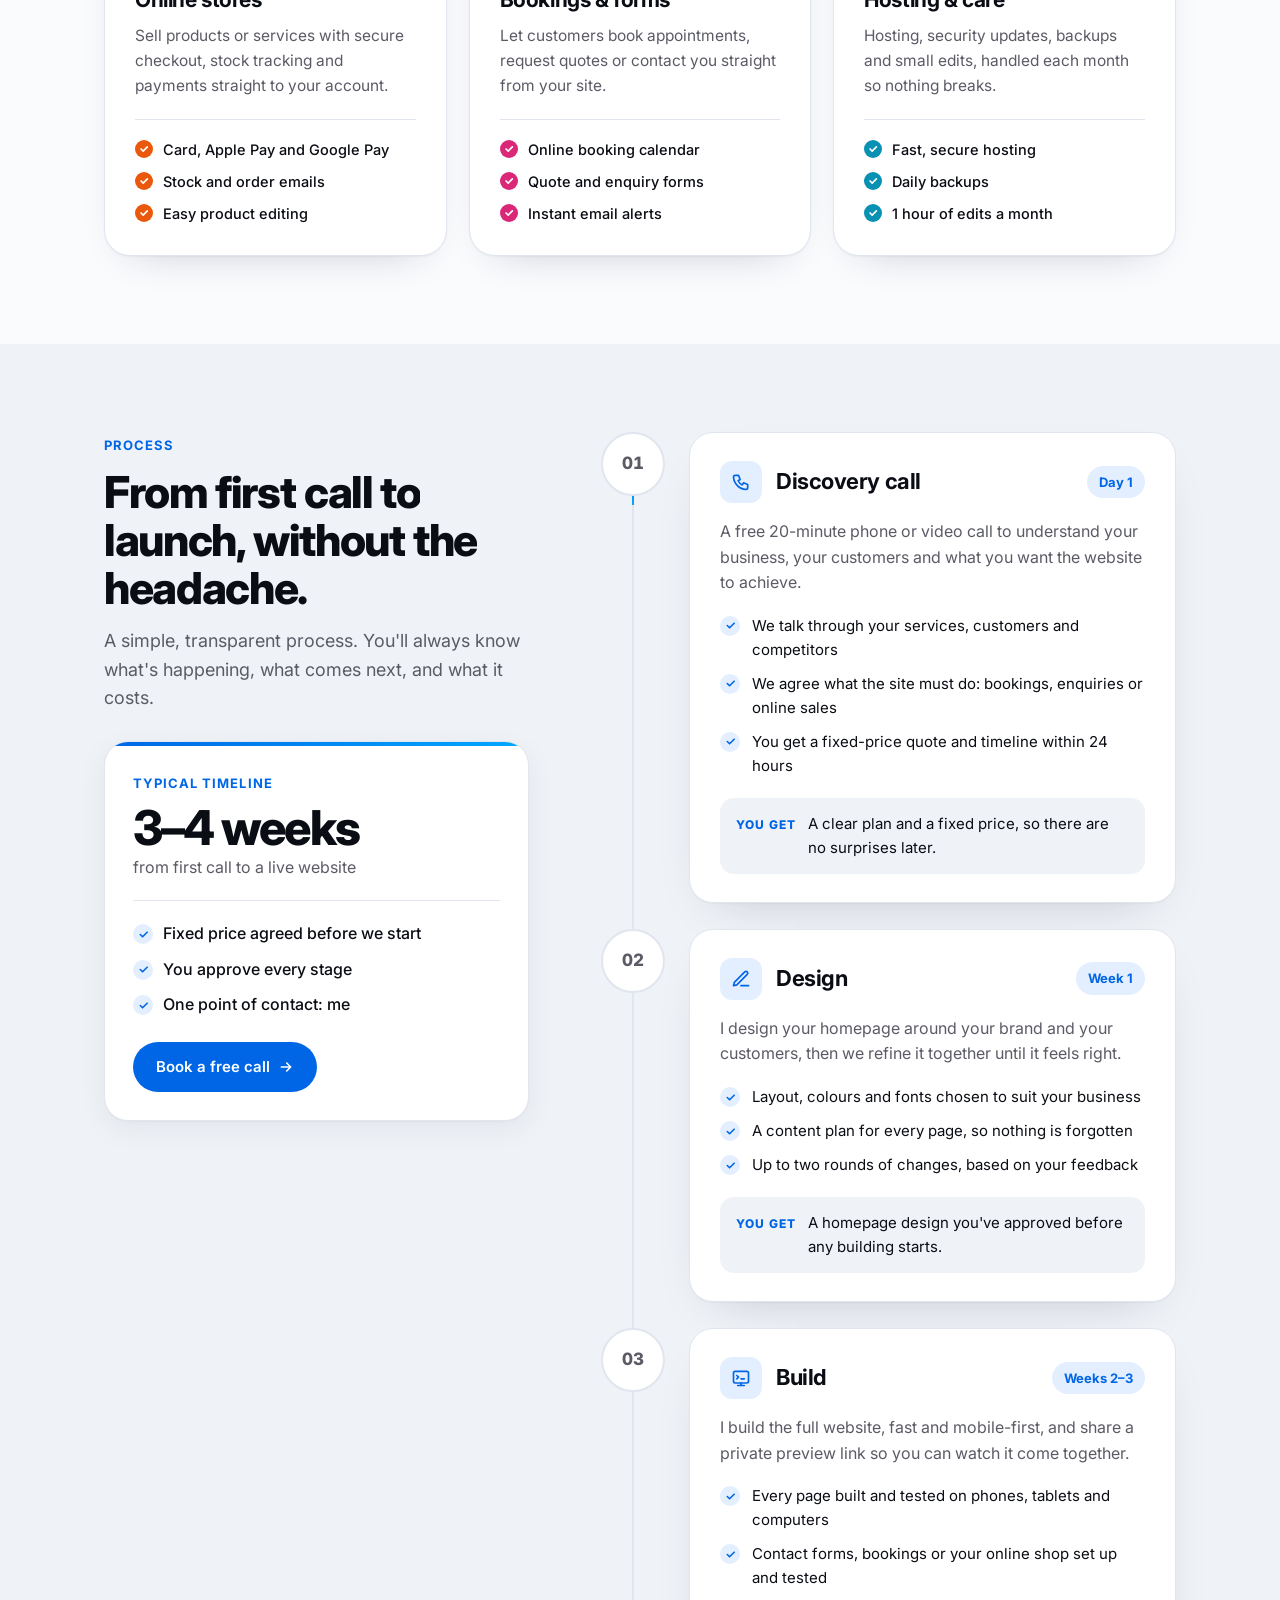
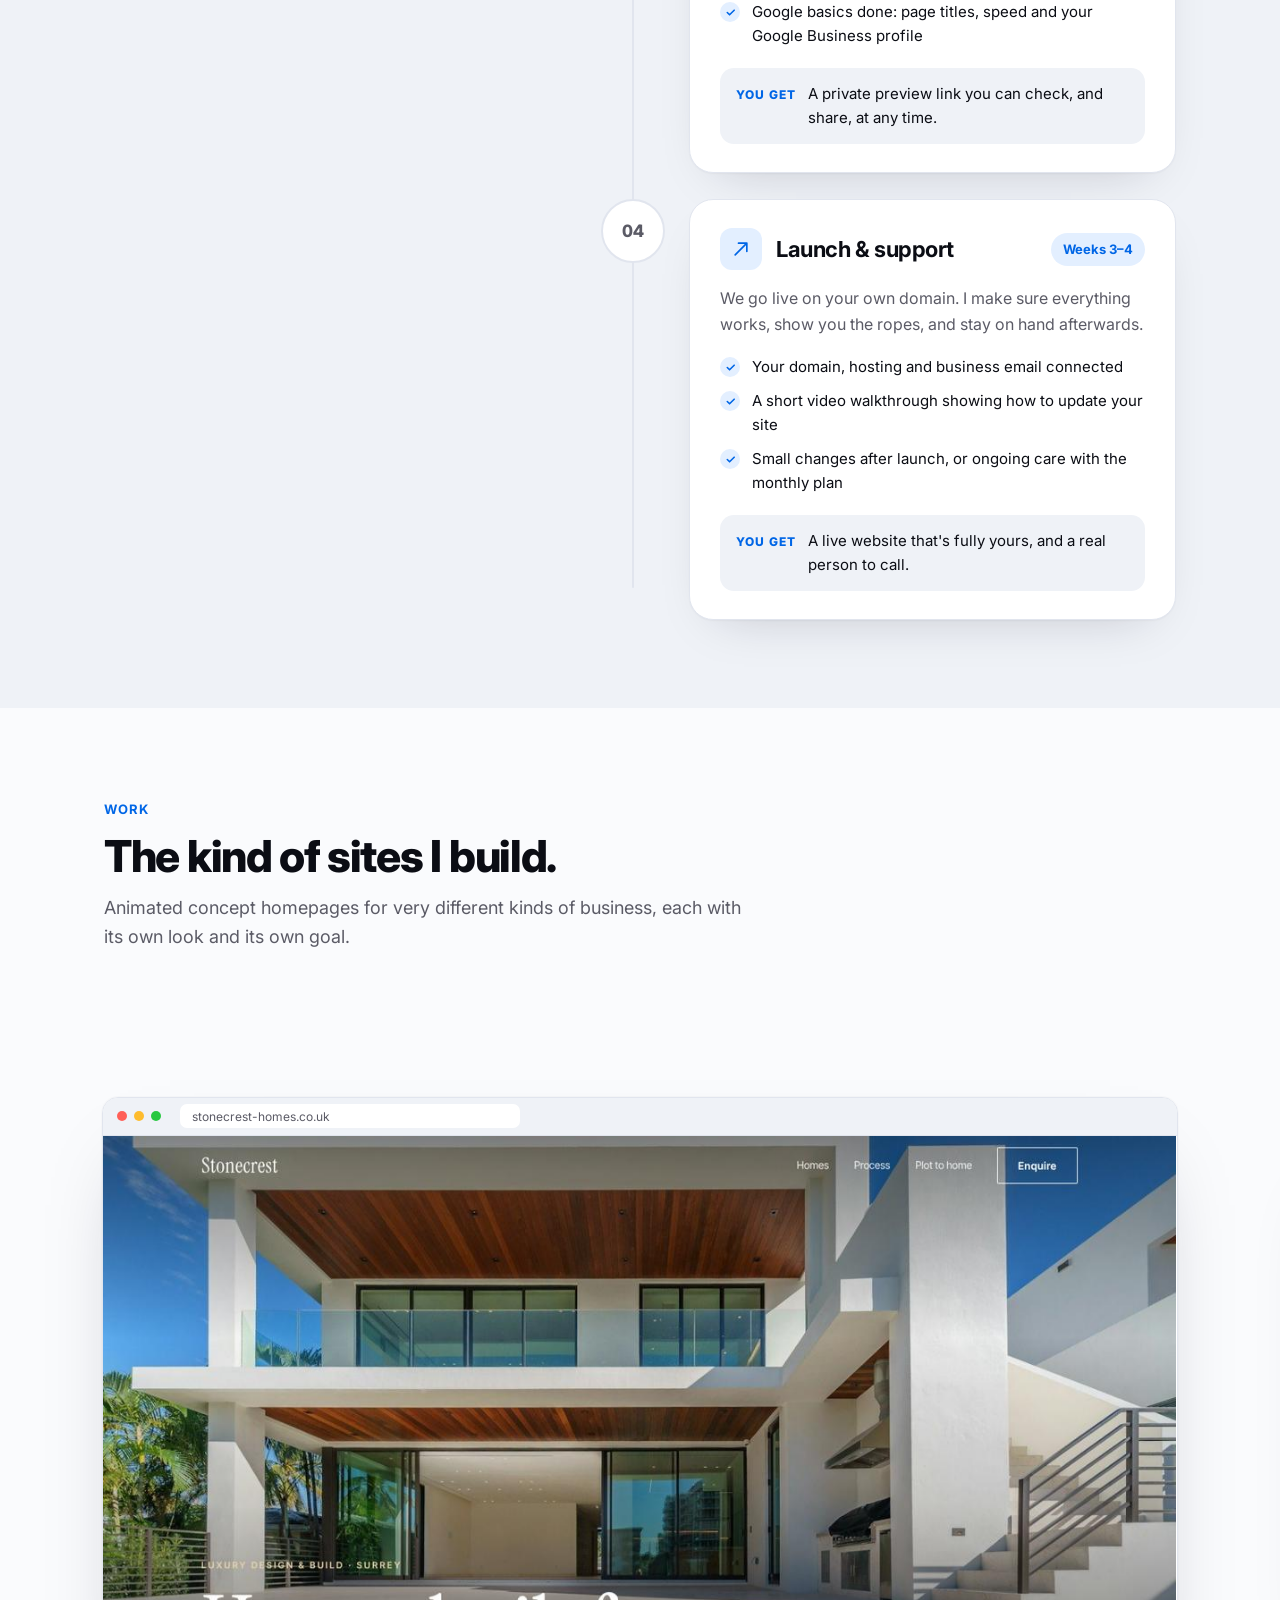
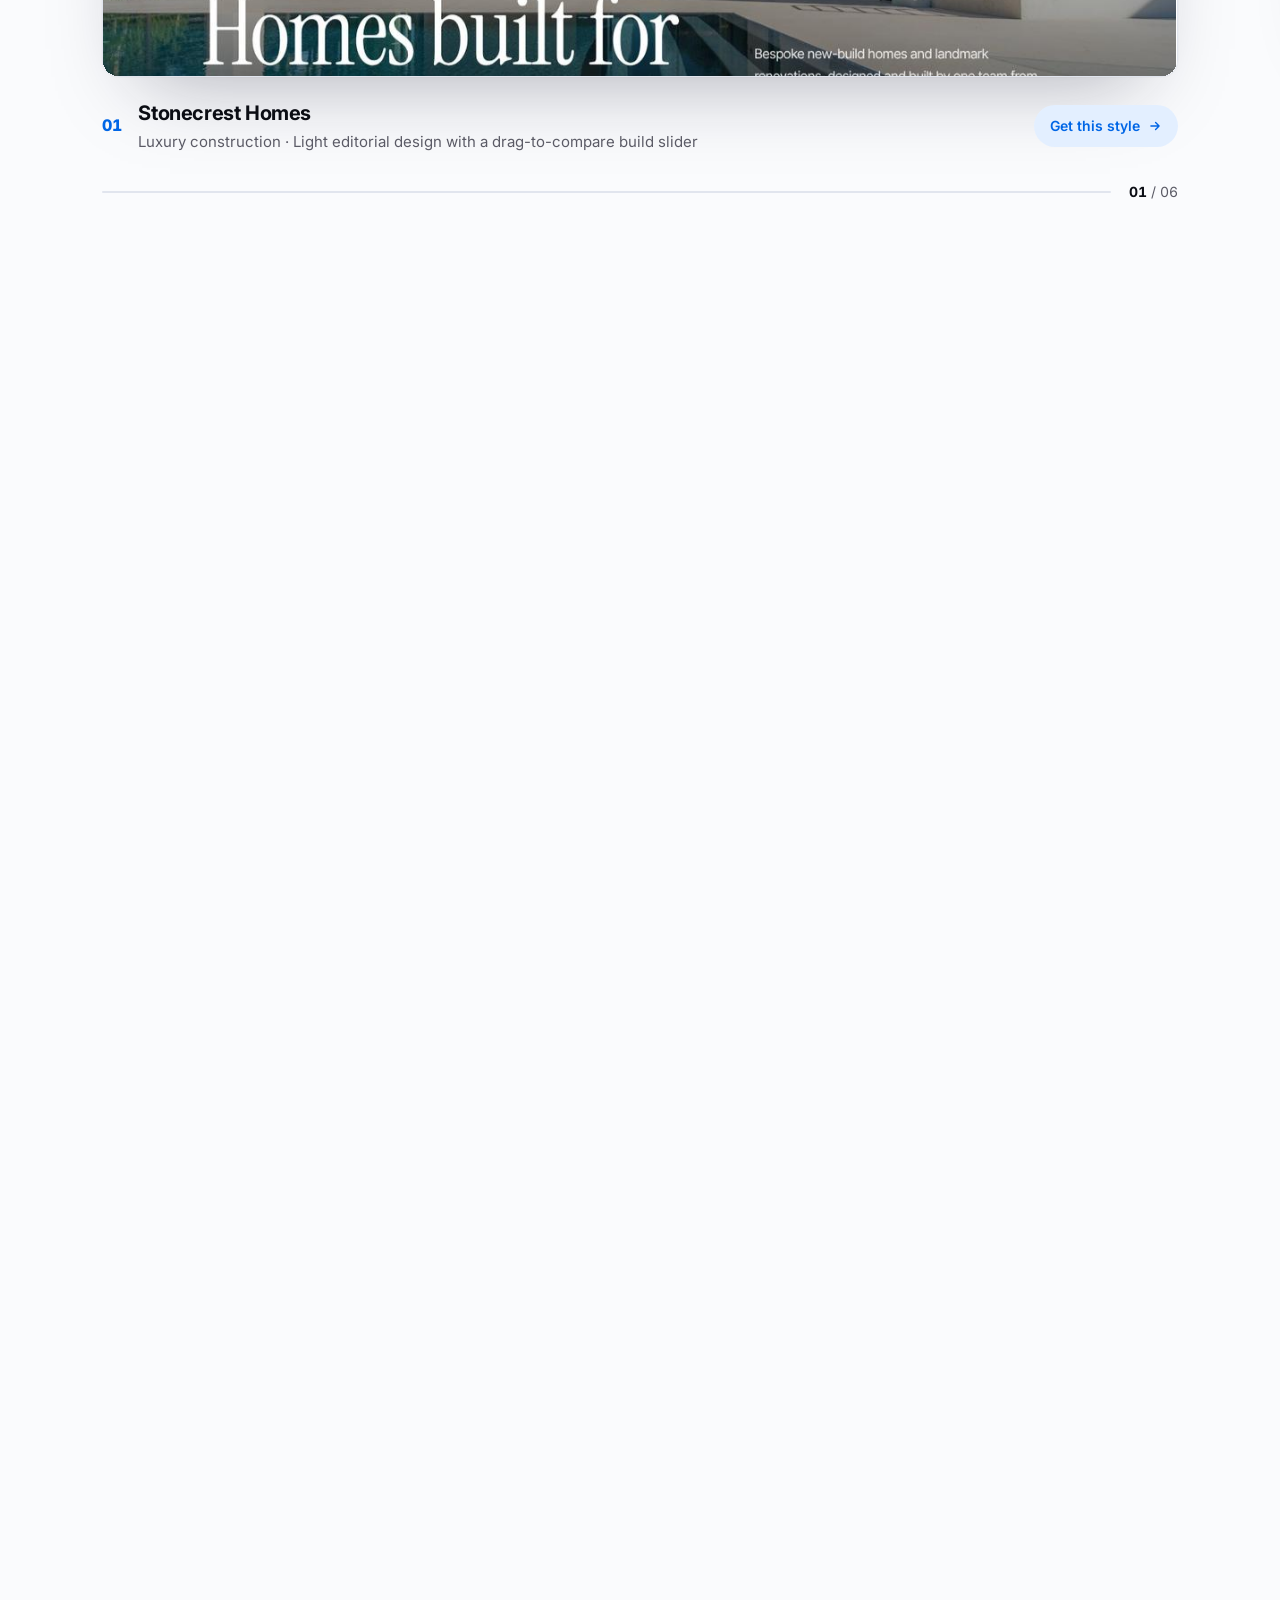
==== commit 5c2c018d: "Add full favicon set (ico, PNG sizes, Apple touch icon, web manifest) Co-Authored-By: Claude Opus 5." ====
--- a/website/index.html
+++ b/website/index.html
@@ -5,8 +5,11 @@
 <meta name="viewport" content="width=device-width, initial-scale=1">
 <title>Veyro Digital — Built to make businesses stand out</title>
 <meta name="description" content="Built to make businesses stand out. Veyro Digital designs and builds fast, modern websites for small and growing businesses. Clear pricing, quick turnaround, ongoing support.">
-<link rel="icon" type="image/png" href="assets/favicon.png">
-<link rel="apple-touch-icon" href="assets/favicon.png">
+<link rel="icon" href="favicon.ico" sizes="any">
+<link rel="icon" type="image/png" sizes="32x32" href="assets/favicon-32.png">
+<link rel="apple-touch-icon" href="assets/apple-touch-icon.png">
+<link rel="manifest" href="site.webmanifest">
+<meta name="theme-color" content="#0066e6">
 <meta property="og:image" content="assets/logo.png">
 <link rel="preconnect" href="https://fonts.googleapis.com">
 <link rel="preconnect" href="https://fonts.gstatic.com" crossorigin>
